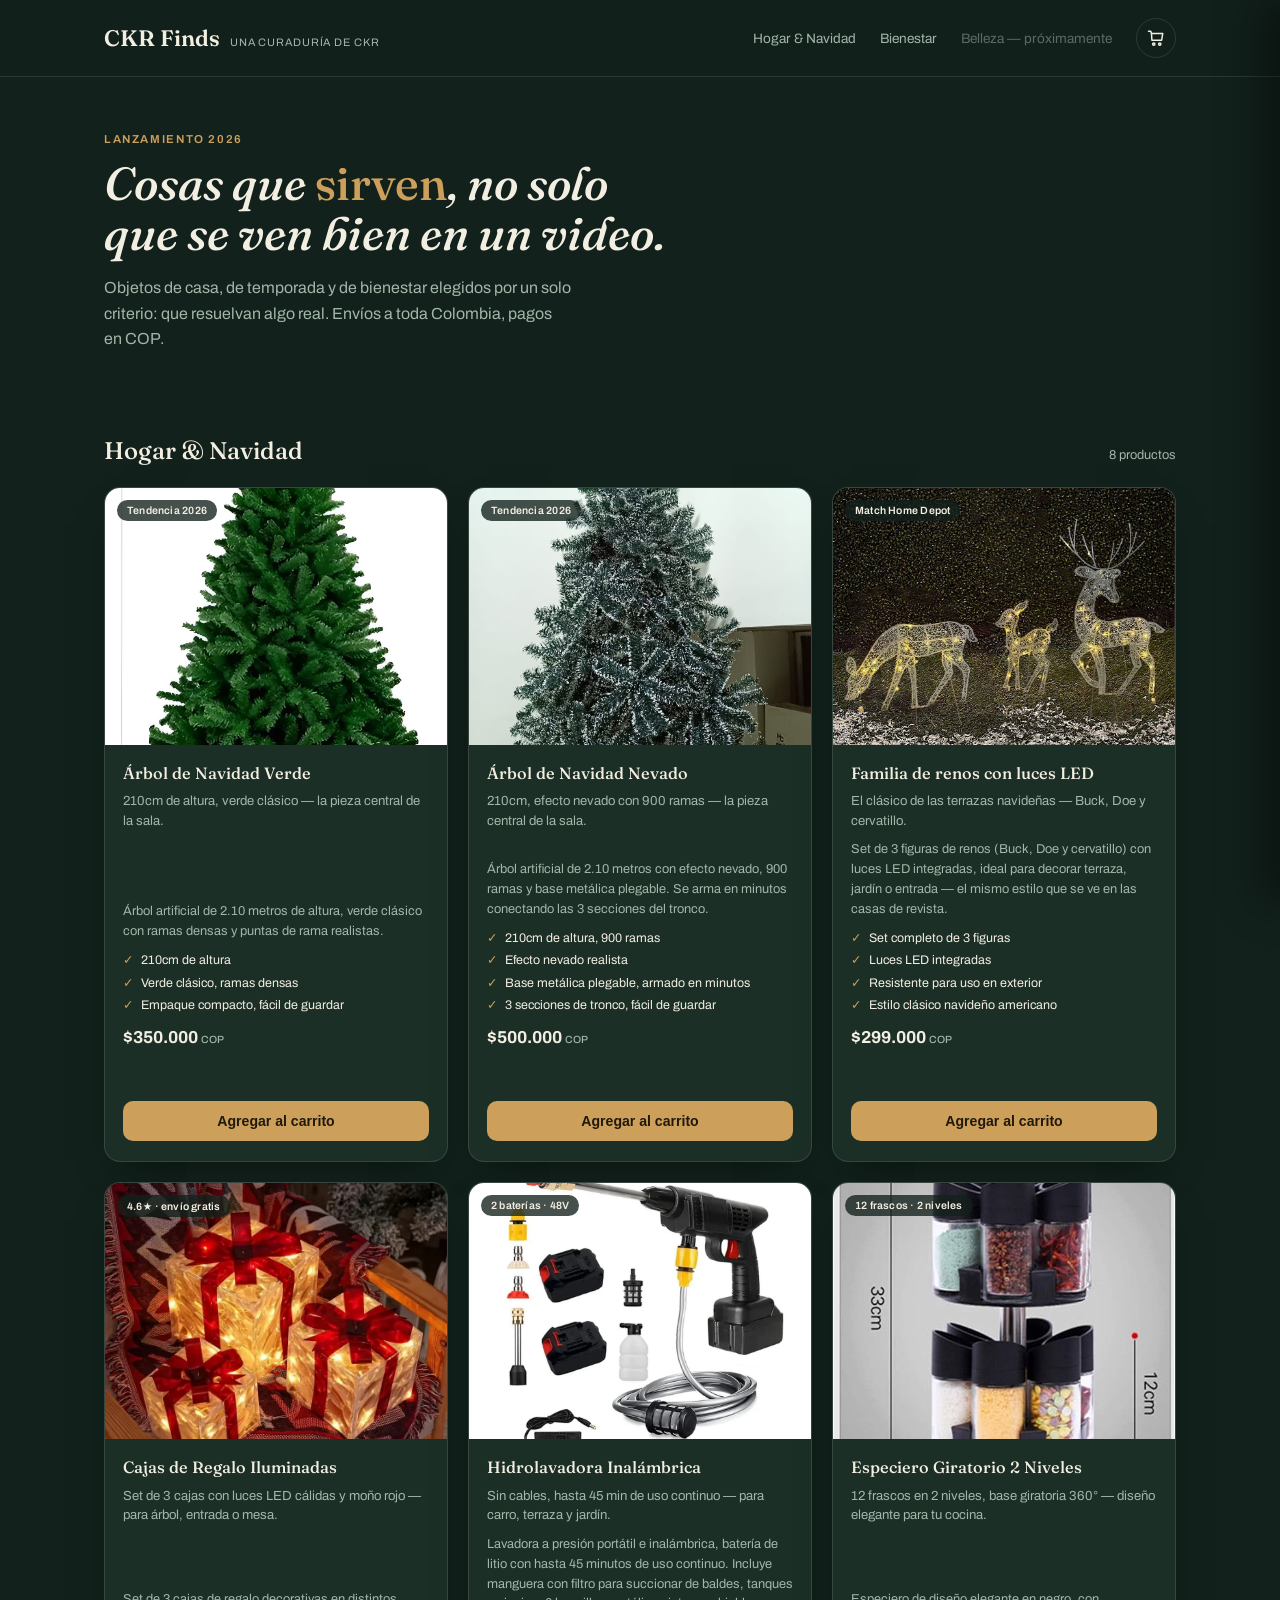
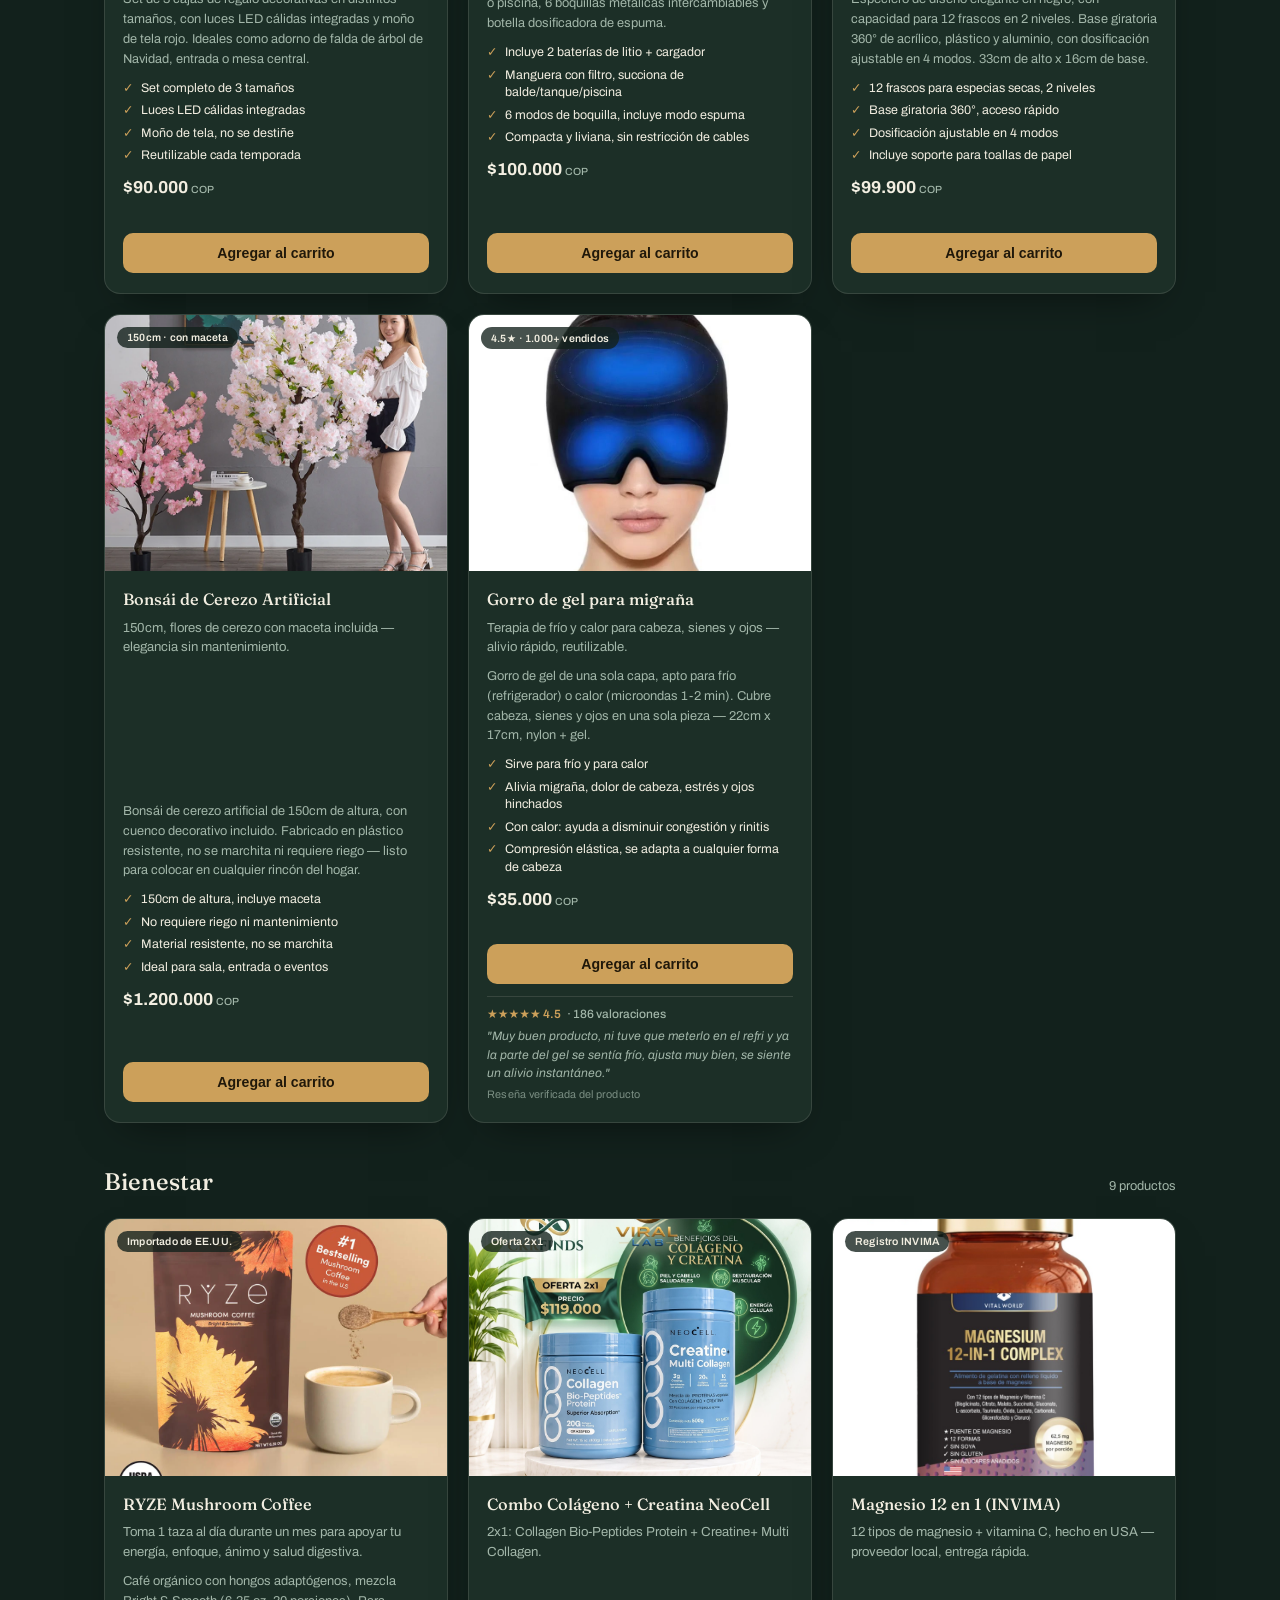
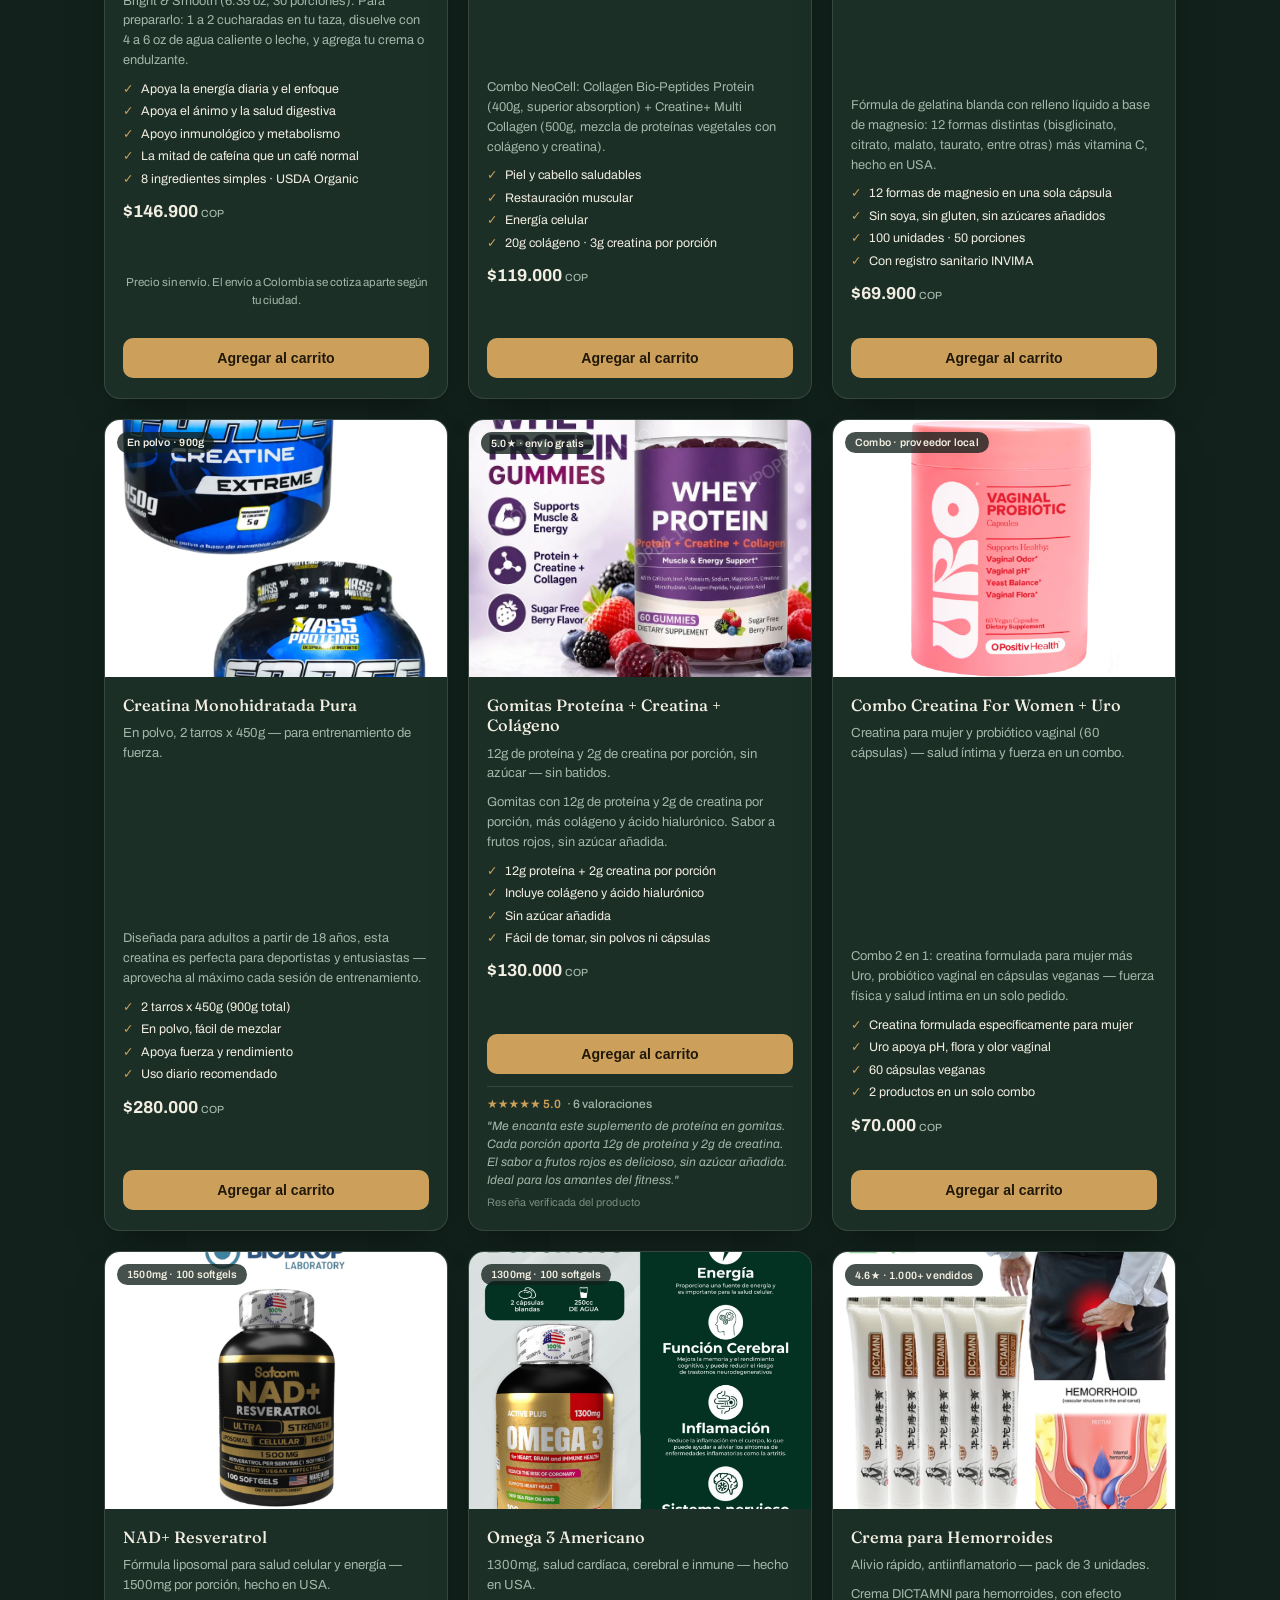
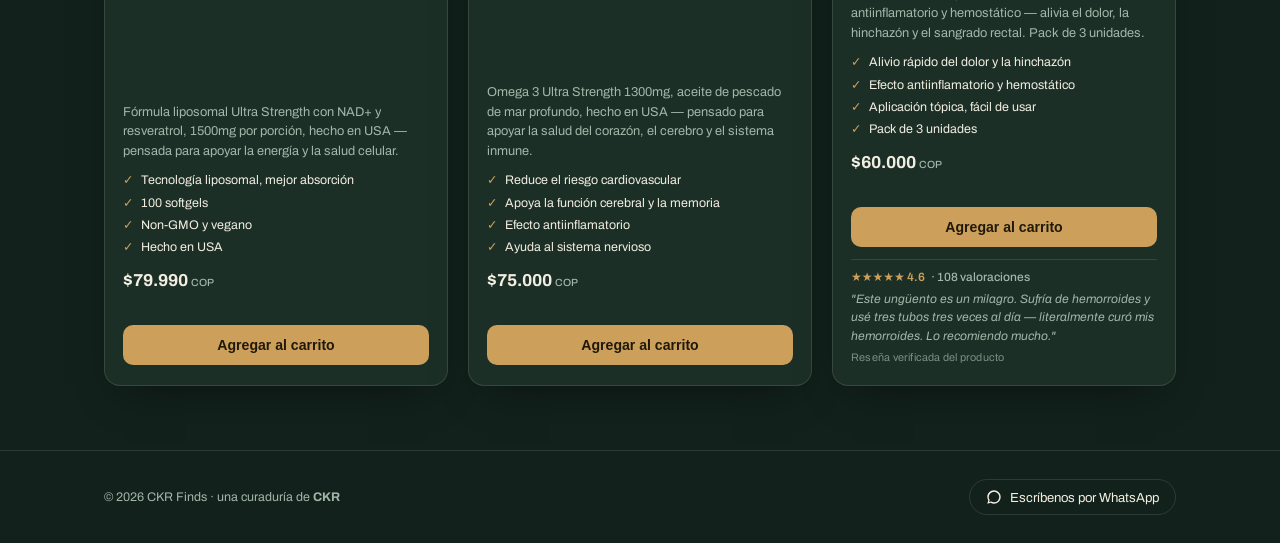
==== index.html @ 55858812 "RYZE: usar imagen y descripcion oficiales Co-Authored-By: Claude Sonnet 5 <noreply@anthropic.com>" ====
<!DOCTYPE html>
<html lang="es">
<head>
<meta charset="UTF-8"/>
<meta name="viewport" content="width=device-width, initial-scale=1.0"/>
<title>CKR Finds — Cosas que sí sirven</title>
<meta name="description" content="Objetos de casa, de temporada y de bienestar elegidos por un solo criterio: que resuelvan algo real. Envíos a toda Colombia."/>
<link rel="stylesheet" href="css/style.css"/>
<!-- Addi Widget — muestra cuotas en cada producto -->
<script src="https://s3.amazonaws.com/widgets.addi.com/bundle.min.js" defer></script>
</head>
<body>

<nav class="navbar">
  <div class="wrap">
    <a href="/" class="brand">
      <span class="mark">CKR Finds</span>
      <span class="of">una curaduría de CKR</span>
    </a>
    <div class="nav-links">
      <a href="#catalogo">Hogar &amp; Navidad</a>
      <a href="#bienestar">Bienestar</a>
      <a href="#" class="soon">Belleza — próximamente</a>
      <button class="cart-icon-btn" onclick="openCart()" aria-label="Ver carrito">
        <svg viewBox="0 0 24 24" fill="none" stroke-linecap="round" stroke-linejoin="round"><path d="M6 6h15l-1.5 9h-13z"/><path d="M6 6 5 3H2"/><circle cx="9" cy="20" r="1.5"/><circle cx="17" cy="20" r="1.5"/></svg>
        <span class="cart-badge" id="cartBadge"></span>
      </button>
    </div>
  </div>
</nav>

<div class="wrap">

  <section class="hero">
    <div class="eyebrow">Lanzamiento 2026</div>
    <h1>Cosas que <em>sirven</em>, no solo que se ven bien en un video.</h1>
    <p>Objetos de casa, de temporada y de bienestar elegidos por un solo criterio: que resuelvan algo real. Envíos a toda Colombia, pagos en COP.</p>
  </section>

  <div class="section-head" id="catalogo">
    <h2>Hogar &amp; Navidad</h2>
    <span>8 productos</span>
  </div>

  <div class="grid">

    <div class="product-card">
      <div class="product-img-wrap">
        <span class="badge">Tendencia 2026</span>
        <img src="images/arbol-verde.webp" alt="Árbol de Navidad verde clásico de 210cm"/>
      </div>
      <div class="product-info">
        <p class="product-name">Árbol de Navidad Verde</p>
        <p class="product-hook">210cm de altura, verde clásico — la pieza central de la sala.</p>
        <p class="product-desc">Árbol artificial de 2.10 metros de altura, verde clásico con ramas densas y puntas de rama realistas.</p>
        <ul class="product-benefits">
          <li>210cm de altura</li>
          <li>Verde clásico, ramas densas</li>
          <li>Empaque compacto, fácil de guardar</li>
        </ul>
        <p class="product-price">$350.000<small>COP</small></p>
        <button class="btn-agregar" onclick="addToCart('Árbol de Navidad Verde', 350000)">Agregar al carrito</button>
      </div>
    </div>

    <div class="product-card">
      <div class="product-img-wrap">
        <span class="badge">Tendencia 2026</span>
        <img src="images/arbol-nevado.jpg" alt="Árbol de Navidad nevado de 210cm con base metálica"/>
      </div>
      <div class="product-info">
        <p class="product-name">Árbol de Navidad Nevado</p>
        <p class="product-hook">210cm, efecto nevado con 900 ramas — la pieza central de la sala.</p>
        <p class="product-desc">Árbol artificial de 2.10 metros con efecto nevado, 900 ramas y base metálica plegable. Se arma en minutos conectando las 3 secciones del tronco.</p>
        <ul class="product-benefits">
          <li>210cm de altura, 900 ramas</li>
          <li>Efecto nevado realista</li>
          <li>Base metálica plegable, armado en minutos</li>
          <li>3 secciones de tronco, fácil de guardar</li>
        </ul>
        <p class="product-price">$500.000<small>COP</small></p>
        <button class="btn-agregar" onclick="addToCart('Árbol de Navidad Nevado', 500000)">Agregar al carrito</button>
      </div>
    </div>

    <div class="product-card">
      <div class="product-img-wrap">
        <span class="badge">Match Home Depot</span>
        <img src="images/reno.webp" alt="Familia de renos con luces LED"/>
      </div>
      <div class="product-info">
        <p class="product-name">Familia de renos con luces LED</p>
        <p class="product-hook">El clásico de las terrazas navideñas — Buck, Doe y cervatillo.</p>
        <p class="product-desc">Set de 3 figuras de renos (Buck, Doe y cervatillo) con luces LED integradas, ideal para decorar terraza, jardín o entrada — el mismo estilo que se ve en las casas de revista.</p>
        <ul class="product-benefits">
          <li>Set completo de 3 figuras</li>
          <li>Luces LED integradas</li>
          <li>Resistente para uso en exterior</li>
          <li>Estilo clásico navideño americano</li>
        </ul>
        <p class="product-price">$299.000<small>COP</small></p>
        <button class="btn-agregar" onclick="addToCart('Familia de renos con luces LED', 299000)">Agregar al carrito</button>
      </div>
    </div>

    <div class="product-card">
      <div class="product-img-wrap">
        <span class="badge">4.6★ · envío gratis</span>
        <img src="images/cajas-regalo-navidad.jpg" alt="Set de 3 cajas de regalo iluminadas con luces LED para decoración navideña"/>
      </div>
      <div class="product-info">
        <p class="product-name">Cajas de Regalo Iluminadas</p>
        <p class="product-hook">Set de 3 cajas con luces LED cálidas y moño rojo — para árbol, entrada o mesa.</p>
        <p class="product-desc">Set de 3 cajas de regalo decorativas en distintos tamaños, con luces LED cálidas integradas y moño de tela rojo. Ideales como adorno de falda de árbol de Navidad, entrada o mesa central.</p>
        <ul class="product-benefits">
          <li>Set completo de 3 tamaños</li>
          <li>Luces LED cálidas integradas</li>
          <li>Moño de tela, no se destiñe</li>
          <li>Reutilizable cada temporada</li>
        </ul>
        <p class="product-price">$90.000<small>COP</small></p>
        <button class="btn-agregar" onclick="addToCart('Cajas de Regalo Iluminadas', 90000)">Agregar al carrito</button>
      </div>
    </div>

    <div class="product-card">
      <div class="product-img-wrap">
        <span class="badge">2 baterías · 48V</span>
        <img src="images/hidrolavadora.webp" alt="Hidrolavadora inalámbrica a batería con manguera, boquillas metálicas y botella de espuma"/>
      </div>
      <div class="product-info">
        <p class="product-name">Hidrolavadora Inalámbrica</p>
        <p class="product-hook">Sin cables, hasta 45 min de uso continuo — para carro, terraza y jardín.</p>
        <p class="product-desc">Lavadora a presión portátil e inalámbrica, batería de litio con hasta 45 minutos de uso continuo. Incluye manguera con filtro para succionar de baldes, tanques o piscina, 6 boquillas metálicas intercambiables y botella dosificadora de espuma.</p>
        <ul class="product-benefits">
          <li>Incluye 2 baterías de litio + cargador</li>
          <li>Manguera con filtro, succiona de balde/tanque/piscina</li>
          <li>6 modos de boquilla, incluye modo espuma</li>
          <li>Compacta y liviana, sin restricción de cables</li>
        </ul>
        <p class="product-price">$100.000<small>COP</small></p>
        <button class="btn-agregar" onclick="addToCart('Hidrolavadora Inalámbrica', 100000)">Agregar al carrito</button>
      </div>
    </div>

    <div class="product-card">
      <div class="product-img-wrap">
        <span class="badge">12 frascos · 2 niveles</span>
        <img src="images/especiero-2niveles.jpg" alt="Especiero giratorio de 2 niveles con 12 frascos, base cromada"/>
      </div>
      <div class="product-info">
        <p class="product-name">Especiero Giratorio 2 Niveles</p>
        <p class="product-hook">12 frascos en 2 niveles, base giratoria 360° — diseño elegante para tu cocina.</p>
        <p class="product-desc">Especiero de diseño elegante en negro, con capacidad para 12 frascos en 2 niveles. Base giratoria 360° de acrílico, plástico y aluminio, con dosificación ajustable en 4 modos. 33cm de alto x 16cm de base.</p>
        <ul class="product-benefits">
          <li>12 frascos para especias secas, 2 niveles</li>
          <li>Base giratoria 360°, acceso rápido</li>
          <li>Dosificación ajustable en 4 modos</li>
          <li>Incluye soporte para toallas de papel</li>
        </ul>
        <p class="product-price">$99.900<small>COP</small></p>
        <button class="btn-agregar" onclick="addToCart('Especiero Giratorio 2 Niveles', 99900)">Agregar al carrito</button>
      </div>
    </div>

    <div class="product-card">
      <div class="product-img-wrap">
        <span class="badge">150cm · con maceta</span>
        <img src="images/bonsai-cerezo.jpg" alt="Bonsái de cerezo artificial de 150cm con maceta"/>
      </div>
      <div class="product-info">
        <p class="product-name">Bonsái de Cerezo Artificial</p>
        <p class="product-hook">150cm, flores de cerezo con maceta incluida — elegancia sin mantenimiento.</p>
        <p class="product-desc">Bonsái de cerezo artificial de 150cm de altura, con cuenco decorativo incluido. Fabricado en plástico resistente, no se marchita ni requiere riego — listo para colocar en cualquier rincón del hogar.</p>
        <ul class="product-benefits">
          <li>150cm de altura, incluye maceta</li>
          <li>No requiere riego ni mantenimiento</li>
          <li>Material resistente, no se marchita</li>
          <li>Ideal para sala, entrada o eventos</li>
        </ul>
        <p class="product-price">$1.200.000<small>COP</small></p>
        <button class="btn-agregar" onclick="addToCart('Bonsái de Cerezo Artificial', 1200000)">Agregar al carrito</button>
      </div>
    </div>

    <div class="product-card">
      <div class="product-img-wrap">
        <span class="badge">4.5★ · 1.000+ vendidos</span>
        <img src="images/gorro-migrana.jpg" alt="Gorro de gel para frío o calor, alivio de migrañas y dolores de cabeza"/>
      </div>
      <div class="product-info">
        <p class="product-name">Gorro de gel para migraña</p>
        <p class="product-hook">Terapia de frío y calor para cabeza, sienes y ojos — alivio rápido, reutilizable.</p>
        <p class="product-desc">Gorro de gel de una sola capa, apto para frío (refrigerador) o calor (microondas 1-2 min). Cubre cabeza, sienes y ojos en una sola pieza — 22cm x 17cm, nylon + gel.</p>
        <ul class="product-benefits">
          <li>Sirve para frío y para calor</li>
          <li>Alivia migraña, dolor de cabeza, estrés y ojos hinchados</li>
          <li>Con calor: ayuda a disminuir congestión y rinitis</li>
          <li>Compresión elástica, se adapta a cualquier forma de cabeza</li>
        </ul>
        <p class="product-price">$35.000<small>COP</small></p>
        <button class="btn-agregar" onclick="addToCart('Gorro de gel para migraña', 35000)">Agregar al carrito</button>
        <div class="product-reviews">
          <p class="stars-row">★★★★★ 4.5 <span>· 186 valoraciones</span></p>
          <p class="review-quote">"Muy buen producto, ni tuve que meterlo en el refri y ya la parte del gel se sentía frío, ajusta muy bien, se siente un alivio instantáneo."<cite>Reseña verificada del producto</cite></p>
        </div>
      </div>
    </div>

  </div>

  <div class="section-head" id="bienestar">
    <h2>Bienestar</h2>
    <span>9 productos</span>
  </div>

  <div class="grid">

    <div class="product-card">
      <div class="product-img-wrap">
        <span class="badge">Importado de EE.UU.</span>
        <img src="images/ryze-mushroom-coffee.jpg" alt="RYZE Mushroom Coffee Bright &amp; Smooth, bolsa de 30 porciones" loading="lazy"/>
      </div>
      <div class="product-info">
        <p class="product-name">RYZE Mushroom Coffee</p>
        <p class="product-hook">Toma 1 taza al día durante un mes para apoyar tu energía, enfoque, ánimo y salud digestiva.</p>
        <p class="product-desc">Café orgánico con hongos adaptógenos, mezcla Bright &amp; Smooth (6.35 oz, 30 porciones). Para prepararlo: 1 a 2 cucharadas en tu taza, disuelve con 4 a 6 oz de agua caliente o leche, y agrega tu crema o endulzante.</p>
        <ul class="product-benefits">
          <li>Apoya la energía diaria y el enfoque</li>
          <li>Apoya el ánimo y la salud digestiva</li>
          <li>Apoyo inmunológico y metabolismo</li>
          <li>La mitad de cafeína que un café normal</li>
          <li>8 ingredientes simples · USDA Organic</li>
        </ul>
        <p class="product-price">$146.900<small>COP</small></p>
        <p class="checkout-note">Precio sin envío. El envío a Colombia se cotiza aparte según tu ciudad.</p>
        <button class="btn-agregar" onclick="addToCart('RYZE Mushroom Coffee', 146900)">Agregar al carrito</button>
      </div>
    </div>

    <div class="product-card">
      <div class="product-img-wrap">
        <span class="badge">Oferta 2x1</span>
        <img src="images/combo-colageno-creatina.jpg" alt="Combo NeoCell Collagen Bio-Peptides + Creatine Multi Collagen, oferta 2x1"/>
      </div>
      <div class="product-info">
        <p class="product-name">Combo Colágeno + Creatina NeoCell</p>
        <p class="product-hook">2x1: Collagen Bio-Peptides Protein + Creatine+ Multi Collagen.</p>
        <p class="product-desc">Combo NeoCell: Collagen Bio-Peptides Protein (400g, superior absorption) + Creatine+ Multi Collagen (500g, mezcla de proteínas vegetales con colágeno y creatina).</p>
        <ul class="product-benefits">
          <li>Piel y cabello saludables</li>
          <li>Restauración muscular</li>
          <li>Energía celular</li>
          <li>20g colágeno · 3g creatina por porción</li>
        </ul>
        <p class="product-price">$119.000<small>COP</small></p>
        <button class="btn-agregar" onclick="addToCart('Combo Colágeno + Creatina NeoCell', 119000)">Agregar al carrito</button>
      </div>
    </div>

    <div class="product-card">
      <div class="product-img-wrap">
        <span class="badge">Registro INVIMA</span>
        <img src="images/magnesio-invima.jpg" alt="Vital World Magnesium 12-in-1 Complex con registro INVIMA, hecho en USA"/>
      </div>
      <div class="product-info">
        <p class="product-name">Magnesio 12 en 1 (INVIMA)</p>
        <p class="product-hook">12 tipos de magnesio + vitamina C, hecho en USA — proveedor local, entrega rápida.</p>
        <p class="product-desc">Fórmula de gelatina blanda con relleno líquido a base de magnesio: 12 formas distintas (bisglicinato, citrato, malato, taurato, entre otras) más vitamina C, hecho en USA.</p>
        <ul class="product-benefits">
          <li>12 formas de magnesio en una sola cápsula</li>
          <li>Sin soya, sin gluten, sin azúcares añadidos</li>
          <li>100 unidades · 50 porciones</li>
          <li>Con registro sanitario INVIMA</li>
        </ul>
        <p class="product-price">$69.900<small>COP</small></p>
        <button class="btn-agregar" onclick="addToCart('Magnesio 12 en 1 (INVIMA)', 69900)">Agregar al carrito</button>
      </div>
    </div>

    <div class="product-card">
      <div class="product-img-wrap">
        <span class="badge">En polvo · 900g</span>
        <img src="images/creatina.jpg" alt="Creatina monohidratada pura en polvo, 2 tarros de 450 gramos"/>
      </div>
      <div class="product-info">
        <p class="product-name">Creatina Monohidratada Pura</p>
        <p class="product-hook">En polvo, 2 tarros x 450g — para entrenamiento de fuerza.</p>
        <p class="product-desc">Diseñada para adultos a partir de 18 años, esta creatina es perfecta para deportistas y entusiastas — aprovecha al máximo cada sesión de entrenamiento.</p>
        <ul class="product-benefits">
          <li>2 tarros x 450g (900g total)</li>
          <li>En polvo, fácil de mezclar</li>
          <li>Apoya fuerza y rendimiento</li>
          <li>Uso diario recomendado</li>
        </ul>
        <p class="product-price">$280.000<small>COP</small></p>
        <button class="btn-agregar" onclick="addToCart('Creatina Monohidratada Pura', 280000)">Agregar al carrito</button>
      </div>
    </div>

    <div class="product-card">
      <div class="product-img-wrap">
        <span class="badge">5.0★ · envío gratis</span>
        <img src="images/gomitas-creatina.webp" alt="Gomitas de proteína con creatina y colágeno, 60 gomitas"/>
      </div>
      <div class="product-info">
        <p class="product-name">Gomitas Proteína + Creatina + Colágeno</p>
        <p class="product-hook">12g de proteína y 2g de creatina por porción, sin azúcar — sin batidos.</p>
        <p class="product-desc">Gomitas con 12g de proteína y 2g de creatina por porción, más colágeno y ácido hialurónico. Sabor a frutos rojos, sin azúcar añadida.</p>
        <ul class="product-benefits">
          <li>12g proteína + 2g creatina por porción</li>
          <li>Incluye colágeno y ácido hialurónico</li>
          <li>Sin azúcar añadida</li>
          <li>Fácil de tomar, sin polvos ni cápsulas</li>
        </ul>
        <p class="product-price">$130.000<small>COP</small></p>
        <button class="btn-agregar" onclick="addToCart('Gomitas Proteína + Creatina + Colágeno', 130000)">Agregar al carrito</button>
        <div class="product-reviews">
          <p class="stars-row">★★★★★ 5.0 <span>· 6 valoraciones</span></p>
          <p class="review-quote">"Me encanta este suplemento de proteína en gomitas. Cada porción aporta 12g de proteína y 2g de creatina. El sabor a frutos rojos es delicioso, sin azúcar añadida. Ideal para los amantes del fitness."<cite>Reseña verificada del producto</cite></p>
        </div>
      </div>
    </div>

    <div class="product-card">
      <div class="product-img-wrap">
        <span class="badge">Combo · proveedor local</span>
        <img src="images/combo-creatina-uro.jpg" alt="Combo Creatina For Women y Uro Vaginal Probiotic, 60 cápsulas"/>
      </div>
      <div class="product-info">
        <p class="product-name">Combo Creatina For Women + Uro</p>
        <p class="product-hook">Creatina para mujer y probiótico vaginal (60 cápsulas) — salud íntima y fuerza en un combo.</p>
        <p class="product-desc">Combo 2 en 1: creatina formulada para mujer más Uro, probiótico vaginal en cápsulas veganas — fuerza física y salud íntima en un solo pedido.</p>
        <ul class="product-benefits">
          <li>Creatina formulada específicamente para mujer</li>
          <li>Uro apoya pH, flora y olor vaginal</li>
          <li>60 cápsulas veganas</li>
          <li>2 productos en un solo combo</li>
        </ul>
        <p class="product-price">$70.000<small>COP</small></p>
        <button class="btn-agregar" onclick="addToCart('Combo Creatina For Women + Uro', 70000)">Agregar al carrito</button>
      </div>
    </div>

    <div class="product-card">
      <div class="product-img-wrap">
        <span class="badge">1500mg · 100 softgels</span>
        <img src="images/nad-resveratrol.jpg" alt="NAD+ Resveratrol Ultra Strength Liposomal, 100 softgels, hecho en USA"/>
      </div>
      <div class="product-info">
        <p class="product-name">NAD+ Resveratrol</p>
        <p class="product-hook">Fórmula liposomal para salud celular y energía — 1500mg por porción, hecho en USA.</p>
        <p class="product-desc">Fórmula liposomal Ultra Strength con NAD+ y resveratrol, 1500mg por porción, hecho en USA — pensada para apoyar la energía y la salud celular.</p>
        <ul class="product-benefits">
          <li>Tecnología liposomal, mejor absorción</li>
          <li>100 softgels</li>
          <li>Non-GMO y vegano</li>
          <li>Hecho en USA</li>
        </ul>
        <p class="product-price">$79.990<small>COP</small></p>
        <button class="btn-agregar" onclick="addToCart('NAD+ Resveratrol', 79990)">Agregar al carrito</button>
      </div>
    </div>

    <div class="product-card">
      <div class="product-img-wrap">
        <span class="badge">1300mg · 100 softgels</span>
        <img src="images/omega3.jpg" alt="Active Plus Omega 3 1300mg, 100 softgels, hecho en USA, salud cardíaca y cerebral"/>
      </div>
      <div class="product-info">
        <p class="product-name">Omega 3 Americano</p>
        <p class="product-hook">1300mg, salud cardíaca, cerebral e inmune — hecho en USA.</p>
        <p class="product-desc">Omega 3 Ultra Strength 1300mg, aceite de pescado de mar profundo, hecho en USA — pensado para apoyar la salud del corazón, el cerebro y el sistema inmune.</p>
        <ul class="product-benefits">
          <li>Reduce el riesgo cardiovascular</li>
          <li>Apoya la función cerebral y la memoria</li>
          <li>Efecto antiinflamatorio</li>
          <li>Ayuda al sistema nervioso</li>
        </ul>
        <p class="product-price">$75.000<small>COP</small></p>
        <button class="btn-agregar" onclick="addToCart('Omega 3 Americano', 75000)">Agregar al carrito</button>
      </div>
    </div>

    <div class="product-card">
      <div class="product-img-wrap">
        <span class="badge">4.6★ · 1.000+ vendidos</span>
        <img src="images/crema-hemorroides.jpg" alt="Crema DICTAMNI para hemorroides, pack de 3 unidades"/>
      </div>
      <div class="product-info">
        <p class="product-name">Crema para Hemorroides</p>
        <p class="product-hook">Alivio rápido, antiinflamatorio — pack de 3 unidades.</p>
        <p class="product-desc">Crema DICTAMNI para hemorroides, con efecto antiinflamatorio y hemostático — alivia el dolor, la hinchazón y el sangrado rectal. Pack de 3 unidades.</p>
        <ul class="product-benefits">
          <li>Alivio rápido del dolor y la hinchazón</li>
          <li>Efecto antiinflamatorio y hemostático</li>
          <li>Aplicación tópica, fácil de usar</li>
          <li>Pack de 3 unidades</li>
        </ul>
        <p class="product-price">$60.000<small>COP</small></p>
        <button class="btn-agregar" onclick="addToCart('Crema para Hemorroides', 60000)">Agregar al carrito</button>
        <div class="product-reviews">
          <p class="stars-row">★★★★★ 4.6 <span>· 108 valoraciones</span></p>
          <p class="review-quote">"Este ungüento es un milagro. Sufría de hemorroides y usé tres tubos tres veces al día — literalmente curó mis hemorroides. Lo recomiendo mucho."<cite>Reseña verificada del producto</cite></p>
        </div>
      </div>
    </div>

  </div>

</div>

<footer>
  <div class="wrap">
    <span class="note">© 2026 CKR Finds · una curaduría de <b>CKR</b></span>
    <a class="wa-link" href="https://wa.me/573017604292" target="_blank" rel="noopener">
      <svg width="16" height="16" viewBox="0 0 24 24" fill="currentColor"><path d="M12 2C6.48 2 2 6.48 2 12c0 1.85.5 3.58 1.36 5.07L2 22l5.06-1.33A9.94 9.94 0 0 0 12 22c5.52 0 10-4.48 10-10S17.52 2 12 2Zm0 18a7.9 7.9 0 0 1-4.03-1.1l-.29-.17-2.99.79.8-2.92-.19-.3A7.93 7.93 0 1 1 12 20Z"/></svg>
      Escríbenos por WhatsApp
    </a>
  </div>
</footer>

<!-- ---- TOAST ---- -->
<div class="toast" id="cartToast">Agregado al carrito</div>

<!-- ---- CART DRAWER ---- -->
<div class="cart-overlay" id="cartOverlay" onclick="closeCart()"></div>
<div class="cart-drawer" id="cartDrawer">
  <div class="cart-header">
    <h3>Tu carrito</h3>
    <button class="cart-close" onclick="closeCart()" aria-label="Cerrar">&times;</button>
  </div>
  <div class="cart-items" id="cartItems"></div>
  <div class="cart-footer">
    <div class="cart-total-row">
      <span>Total</span>
      <span id="cartTotal">$0 COP</span>
    </div>
    <button class="btn-checkout" onclick="checkoutWompi()">Pagar con Wompi</button>
    <button class="btn-checkout-addi" onclick="checkoutAddi()">🟠 Pagar en cuotas con Addi</button>
    <button class="btn-checkout-siste" onclick="checkoutSistecredito()">🟢 Pagar a crédito con Sistecrédito</button>
    <p class="checkout-note">Pago seguro con tarjeta, PSE, Nequi o Addi. Coordinamos el envío por WhatsApp después de tu compra.</p>
  </div>
</div>

<!-- ---- MODAL: DATOS DEL CLIENTE ---- -->
<div class="modal-overlay" id="customerFormModal">
  <div class="modal-box">
    <h2>Datos de envío</h2>
    <p>Los necesitamos para coordinar tu pedido después del pago.</p>
    <div class="form-row">
      <label for="cf-nombre">Nombre completo</label>
      <input type="text" id="cf-nombre" placeholder="Tu nombre"/>
    </div>
    <div class="form-row" id="cf-cedula-field" style="display:none">
      <label for="cf-cedula">Número de cédula (solo para pagar con Addi o Sistecrédito)</label>
      <input type="text" id="cf-cedula" inputmode="numeric" placeholder="Ej: 1234567890"/>
    </div>
    <div class="form-row">
      <label for="cf-email">Correo</label>
      <input type="email" id="cf-email" placeholder="tucorreo@ejemplo.com"/>
    </div>
    <div class="form-row">
      <label for="cf-tel">Teléfono / WhatsApp</label>
      <input type="tel" id="cf-tel" placeholder="300 000 0000"/>
    </div>
    <div class="form-row">
      <label for="cf-dir">Dirección</label>
      <input type="text" id="cf-dir" placeholder="Calle, número, apartamento"/>
    </div>
    <div class="form-grid-2">
      <div class="form-row">
        <label for="cf-ciudad">Ciudad</label>
        <input type="text" id="cf-ciudad" placeholder="Ciudad"/>
      </div>
      <div class="form-row">
        <label for="cf-depto">Departamento</label>
        <input type="text" id="cf-depto" placeholder="Departamento"/>
      </div>
    </div>
    <div class="modal-actions">
      <button class="btn-secondary" onclick="closeCustomerForm()">Cancelar</button>
      <button class="btn-primary" onclick="submitCustomerForm()">Continuar al pago</button>
    </div>
  </div>
</div>

<!-- ---- MODAL: PAGO EXITOSO ---- -->
<div class="modal-overlay" id="wompiSuccessModal">
  <div class="modal-box success">
    <div class="success-icon">✓</div>
    <h2>¡Pago exitoso!</h2>
    <p>Gracias por tu compra. Confírmanos tu pedido por WhatsApp para coordinar el envío.</p>
    <div class="modal-actions">
      <button class="btn-secondary" onclick="closeSuccessModal()">Cerrar</button>
      <a class="btn-primary" id="wompiSuccessWaBtn" href="https://wa.me/573017604292" target="_blank" rel="noopener" style="text-decoration:none;display:flex;align-items:center;justify-content:center;">Confirmar por WhatsApp</a>
    </div>
  </div>
</div>

<script src="js/main.js"></script>
</body>
</html>
---- css/style.css ----
@import url('https://fonts.googleapis.com/css2?family=Fraunces:ital,opsz,wght@0,9..144,400;0,9..144,500;0,9..144,600;1,9..144,500&family=Archivo:wght@400;500;600;700&display=swap');

:root{
  --bg:#12211C;
  --surface:#1C2F27;
  --surface-2:#223A30;
  --ink:#F2EEE1;
  --sub:#A2B6A9;
  --accent:#CCA05A;
  --accent-ink:#20180A;
  --berry:#C06A50;
  --line:rgba(242,238,225,0.12);
  --shadow:0 18px 40px -20px rgba(0,0,0,0.55);
  --radius:16px;
}

*{box-sizing:border-box;}
html{scroll-behavior:smooth;}
body{
  margin:0;
  background:var(--bg);
  color:var(--ink);
  font-family:'Archivo',ui-sans-serif,system-ui,sans-serif;
  -webkit-font-smoothing:antialiased;
}
img{max-width:100%;display:block;}
a{color:inherit;}
.wrap{max-width:1120px;margin:0 auto;padding:0 24px;}

/* ---- NAVBAR ---- */
.navbar{
  position:sticky;top:0;z-index:40;
  background:rgba(18,33,28,0.92);backdrop-filter:blur(8px);
  border-bottom:1px solid var(--line);
}
.navbar .wrap{display:flex;align-items:center;justify-content:space-between;padding:18px 24px;}
.brand{display:flex;align-items:baseline;gap:10px;text-decoration:none;}
.brand .mark{font-family:'Fraunces',serif;font-weight:600;font-size:1.4rem;color:var(--ink);}
.brand .of{font-size:.68rem;color:var(--sub);letter-spacing:.08em;text-transform:uppercase;}
.nav-links{display:flex;align-items:center;gap:24px;}
.nav-links a{font-size:.85rem;color:var(--sub);text-decoration:none;}
.nav-links a.soon{opacity:.5;}
.cart-icon-btn{
  position:relative;background:none;border:1px solid var(--line);border-radius:100px;
  width:40px;height:40px;display:flex;align-items:center;justify-content:center;
  cursor:pointer;color:var(--ink);
}
.cart-icon-btn svg{width:18px;height:18px;stroke:var(--ink);fill:none;stroke-width:2;}
.cart-badge{
  position:absolute;top:-4px;right:-4px;background:var(--berry);color:#fff;
  font-size:.65rem;font-weight:700;min-width:18px;height:18px;border-radius:100px;
  display:none;align-items:center;justify-content:center;padding:0 4px;
}

/* ---- HERO ---- */
.hero{padding:56px 0 40px;}
.eyebrow{font-size:.72rem;letter-spacing:.14em;text-transform:uppercase;color:var(--accent);font-weight:600;margin-bottom:14px;}
.hero h1{
  font-family:'Fraunces',serif;font-weight:500;font-style:italic;
  font-size:clamp(2rem,4.2vw,2.9rem);line-height:1.08;margin:0 0 16px;max-width:20ch;text-wrap:balance;
}
.hero h1 em{font-style:normal;color:var(--accent);}
.hero p{font-size:1rem;line-height:1.6;color:var(--sub);max-width:52ch;margin:0;}

/* ---- PRODUCT GRID ---- */
.section-head{display:flex;align-items:baseline;justify-content:space-between;margin:44px 0 22px;gap:16px;flex-wrap:wrap;}
.section-head h2{font-family:'Fraunces',serif;font-weight:500;font-size:1.5rem;margin:0;}
.section-head span{font-size:.8rem;color:var(--sub);}

.grid{display:grid;grid-template-columns:repeat(3,1fr);gap:20px;}
.product-card{
  background:var(--surface);border:1px solid var(--line);border-radius:var(--radius);
  overflow:hidden;box-shadow:var(--shadow);display:flex;flex-direction:column;
  transition:transform .18s ease;
}
.product-card:hover{transform:translateY(-3px);}
.product-img-wrap{aspect-ratio:4/3;overflow:hidden;background:var(--surface-2);position:relative;}
.product-img-wrap img{width:100%;height:100%;object-fit:cover;transition:transform .3s ease;}
.product-card:hover .product-img-wrap img{transform:scale(1.04);}
.badge{
  position:absolute;top:12px;left:12px;background:rgba(18,33,28,0.78);color:var(--ink);
  font-size:.66rem;padding:5px 10px;border-radius:100px;font-weight:600;letter-spacing:.02em;
}
.product-info{padding:18px 18px 20px;display:flex;flex-direction:column;gap:8px;flex:1;}
.product-name{font-family:'Fraunces',serif;font-size:1.02rem;font-weight:500;margin:0;line-height:1.25;}
.product-hook{font-size:.82rem;color:var(--sub);line-height:1.5;margin:0;flex:1;}
.product-price{font-variant-numeric:tabular-nums;font-weight:700;font-size:1.08rem;margin-top:6px;}
.product-price small{font-weight:500;font-size:.65rem;color:var(--sub);margin-left:3px;}
.btn-agregar{
  margin-top:10px;width:100%;padding:12px;border:none;border-radius:10px;
  background:var(--accent);color:var(--accent-ink);font-weight:700;font-size:.88rem;
  cursor:pointer;transition:opacity .15s ease;
}
.btn-agregar:hover{opacity:.88;}

/* ---- DESCRIPCIÓN, BENEFICIOS Y RESEÑAS ---- */
.product-desc{font-size:.8rem;color:var(--sub);line-height:1.55;margin:2px 0 0;}
.product-benefits{list-style:none;margin:2px 0 0;padding:0;display:flex;flex-direction:column;gap:5px;}
.product-benefits li{font-size:.78rem;color:var(--ink);line-height:1.4;padding-left:18px;position:relative;}
.product-benefits li::before{content:"✓";position:absolute;left:0;color:var(--accent);font-weight:700;}
.product-reviews{margin-top:4px;padding-top:10px;border-top:1px solid var(--line);}
.stars-row{font-size:.75rem;color:var(--accent);margin:0 0 6px;font-weight:600;}
.stars-row span{color:var(--sub);font-weight:500;margin-left:4px;}
.review-quote{font-size:.76rem;color:var(--sub);line-height:1.5;margin:0;font-style:italic;}
.review-quote cite{display:block;font-size:.68rem;color:var(--sub);opacity:.7;font-style:normal;margin-top:4px;letter-spacing:.02em;}
.no-reviews-note{font-size:.72rem;color:var(--sub);opacity:.75;margin:4px 0 0;}

/* ---- BELLEZA PLACEHOLDER ---- */
.belleza-box{
  margin-top:44px;border:1px dashed var(--line);border-radius:var(--radius);
  padding:26px 28px;display:flex;align-items:center;justify-content:space-between;gap:20px;
  background:var(--surface-2);flex-wrap:wrap;
}
.belleza-box h3{font-family:'Fraunces',serif;font-style:italic;font-weight:500;font-size:1.1rem;margin:0 0 6px;}
.belleza-box p{margin:0;color:var(--sub);font-size:.84rem;max-width:52ch;}
.belleza-box .status{
  font-size:.7rem;text-transform:uppercase;letter-spacing:.08em;color:var(--berry);
  border:1px solid var(--berry);border-radius:100px;padding:7px 14px;white-space:nowrap;
}

/* ---- FOOTER ---- */
footer{margin-top:64px;border-top:1px solid var(--line);padding:28px 0;}
footer .wrap{display:flex;justify-content:space-between;align-items:center;gap:16px;flex-wrap:wrap;}
footer .note{font-size:.78rem;color:var(--sub);}
footer .wa-link{
  display:inline-flex;align-items:center;gap:8px;font-size:.82rem;color:var(--ink);
  text-decoration:none;border:1px solid var(--line);border-radius:100px;padding:9px 16px;
}

/* ---- TOAST ---- */
.toast{
  position:fixed;bottom:24px;left:50%;transform:translateX(-50%) translateY(20px);
  background:var(--ink);color:var(--bg);padding:12px 22px;border-radius:100px;
  font-size:.85rem;font-weight:600;opacity:0;pointer-events:none;transition:all .25s ease;z-index:100;
}
.toast.show{opacity:1;transform:translateX(-50%) translateY(0);}

/* ---- CART DRAWER ---- */
.cart-overlay{
  position:fixed;inset:0;background:rgba(0,0,0,0.55);z-index:60;
  opacity:0;pointer-events:none;transition:opacity .25s ease;
}
.cart-overlay.open{opacity:1;pointer-events:all;}
.cart-drawer{
  position:fixed;top:0;right:-420px;width:min(420px,100vw);height:100vh;
  background:var(--surface);z-index:61;transition:right .3s ease;
  display:flex;flex-direction:column;box-shadow:-20px 0 40px rgba(0,0,0,0.4);
}
.cart-drawer.open{right:0;}
.cart-header{display:flex;align-items:center;justify-content:space-between;padding:20px 22px;border-bottom:1px solid var(--line);}
.cart-header h3{font-family:'Fraunces',serif;font-weight:500;margin:0;font-size:1.15rem;}
.cart-close{background:none;border:none;color:var(--sub);font-size:1.4rem;cursor:pointer;line-height:1;}
.cart-items{flex:1;overflow-y:auto;padding:14px 22px;}
.cart-empty{padding:40px 0;text-align:center;color:var(--sub);}
.cart-empty p:first-child{font-size:.95rem;color:var(--ink);}
.cart-empty p:last-child{font-size:.78rem;margin-top:6px;}
.cart-item{display:flex;justify-content:space-between;gap:12px;padding:14px 0;border-bottom:1px solid var(--line);}
.cart-item-info{flex:1;}
.cart-item-name{font-size:.88rem;font-weight:600;margin-bottom:4px;}
.cart-item-price{font-size:.85rem;color:var(--accent);font-variant-numeric:tabular-nums;}
.cart-item-controls{display:flex;align-items:center;gap:8px;}
.cart-item-controls button{
  width:26px;height:26px;border-radius:6px;border:1px solid var(--line);background:none;
  color:var(--ink);cursor:pointer;font-size:.9rem;
}
.cart-item-controls button:hover{background:var(--accent);color:var(--accent-ink);border-color:var(--accent);}
.cart-item-controls .remove-btn{border:none;font-size:.9rem;}
.cart-footer{padding:20px 22px;border-top:1px solid var(--line);}
.cart-total-row{display:flex;justify-content:space-between;font-size:1rem;font-weight:700;margin-bottom:14px;}
.cart-total-row span:last-child{font-variant-numeric:tabular-nums;color:var(--accent);}
.btn-checkout{
  width:100%;padding:14px;border:none;border-radius:10px;background:var(--accent);
  color:var(--accent-ink);font-weight:700;font-size:.92rem;cursor:pointer;margin-bottom:10px;
}
.btn-checkout-addi{
  width:100%;padding:14px;border:none;border-radius:10px;background:#FF5A00;
  color:#fff;font-weight:700;font-size:.92rem;cursor:pointer;
}
.btn-checkout-addi:hover{background:#e04e00;}
.btn-checkout-siste{
  width:100%;padding:14px;border:none;border-radius:10px;background:#2ea043;margin-top:10px;
  color:#fff;font-weight:700;font-size:.92rem;cursor:pointer;
}
.btn-checkout-siste:hover{background:#23863a;}
.checkout-note{font-size:.72rem;color:var(--sub);text-align:center;margin-top:10px;line-height:1.5;}

/* ===== ADDI WIDGET — Cuotas en producto ===== */
addi-widget.addi-cuotas{display:block;margin-bottom:10px;font-size:.78rem;}

/* ---- MODALS (customer form / success) ---- */
.modal-overlay{
  display:none;position:fixed;inset:0;background:rgba(0,0,0,0.6);z-index:80;
  align-items:center;justify-content:center;padding:20px;
}
.modal-box{
  background:var(--surface);border-radius:var(--radius);padding:28px;
  max-width:420px;width:100%;max-height:88vh;overflow-y:auto;box-shadow:var(--shadow);
}
.modal-box h2{font-family:'Fraunces',serif;font-weight:500;font-size:1.3rem;margin:0 0 8px;}
.modal-box p{color:var(--sub);font-size:.86rem;margin:0 0 18px;line-height:1.5;}
.form-row{margin-bottom:12px;}
.form-row label{display:block;font-size:.78rem;color:var(--sub);margin-bottom:5px;}
.form-row input{
  width:100%;padding:11px 12px;border-radius:8px;border:1px solid var(--line);
  background:var(--surface-2);color:var(--ink);font-size:.9rem;font-family:inherit;
}
.form-row input:focus{outline:1px solid var(--accent);}
.form-grid-2{display:grid;grid-template-columns:1fr 1fr;gap:10px;}
.modal-actions{display:flex;gap:10px;margin-top:18px;}
.btn-secondary{
  flex:1;padding:12px;border-radius:10px;border:1px solid var(--line);background:none;
  color:var(--ink);font-weight:600;font-size:.86rem;cursor:pointer;
}
.btn-primary{
  flex:1;padding:12px;border-radius:10px;border:none;background:var(--accent);
  color:var(--accent-ink);font-weight:700;font-size:.86rem;cursor:pointer;
}
.success-icon{
  width:56px;height:56px;border-radius:100px;background:var(--accent);color:var(--accent-ink);
  display:flex;align-items:center;justify-content:center;margin:0 auto 16px;font-size:1.6rem;
}
.modal-box.success{text-align:center;}

@media (max-width:860px){
  .grid{grid-template-columns:repeat(2,1fr);}
  .form-grid-2{grid-template-columns:1fr;}
}
@media (max-width:560px){
  .grid{grid-template-columns:1fr;}
  .nav-links a:not(.cart-icon-btn){display:none;}
  .cart-drawer{width:100vw;right:-100vw;}
}
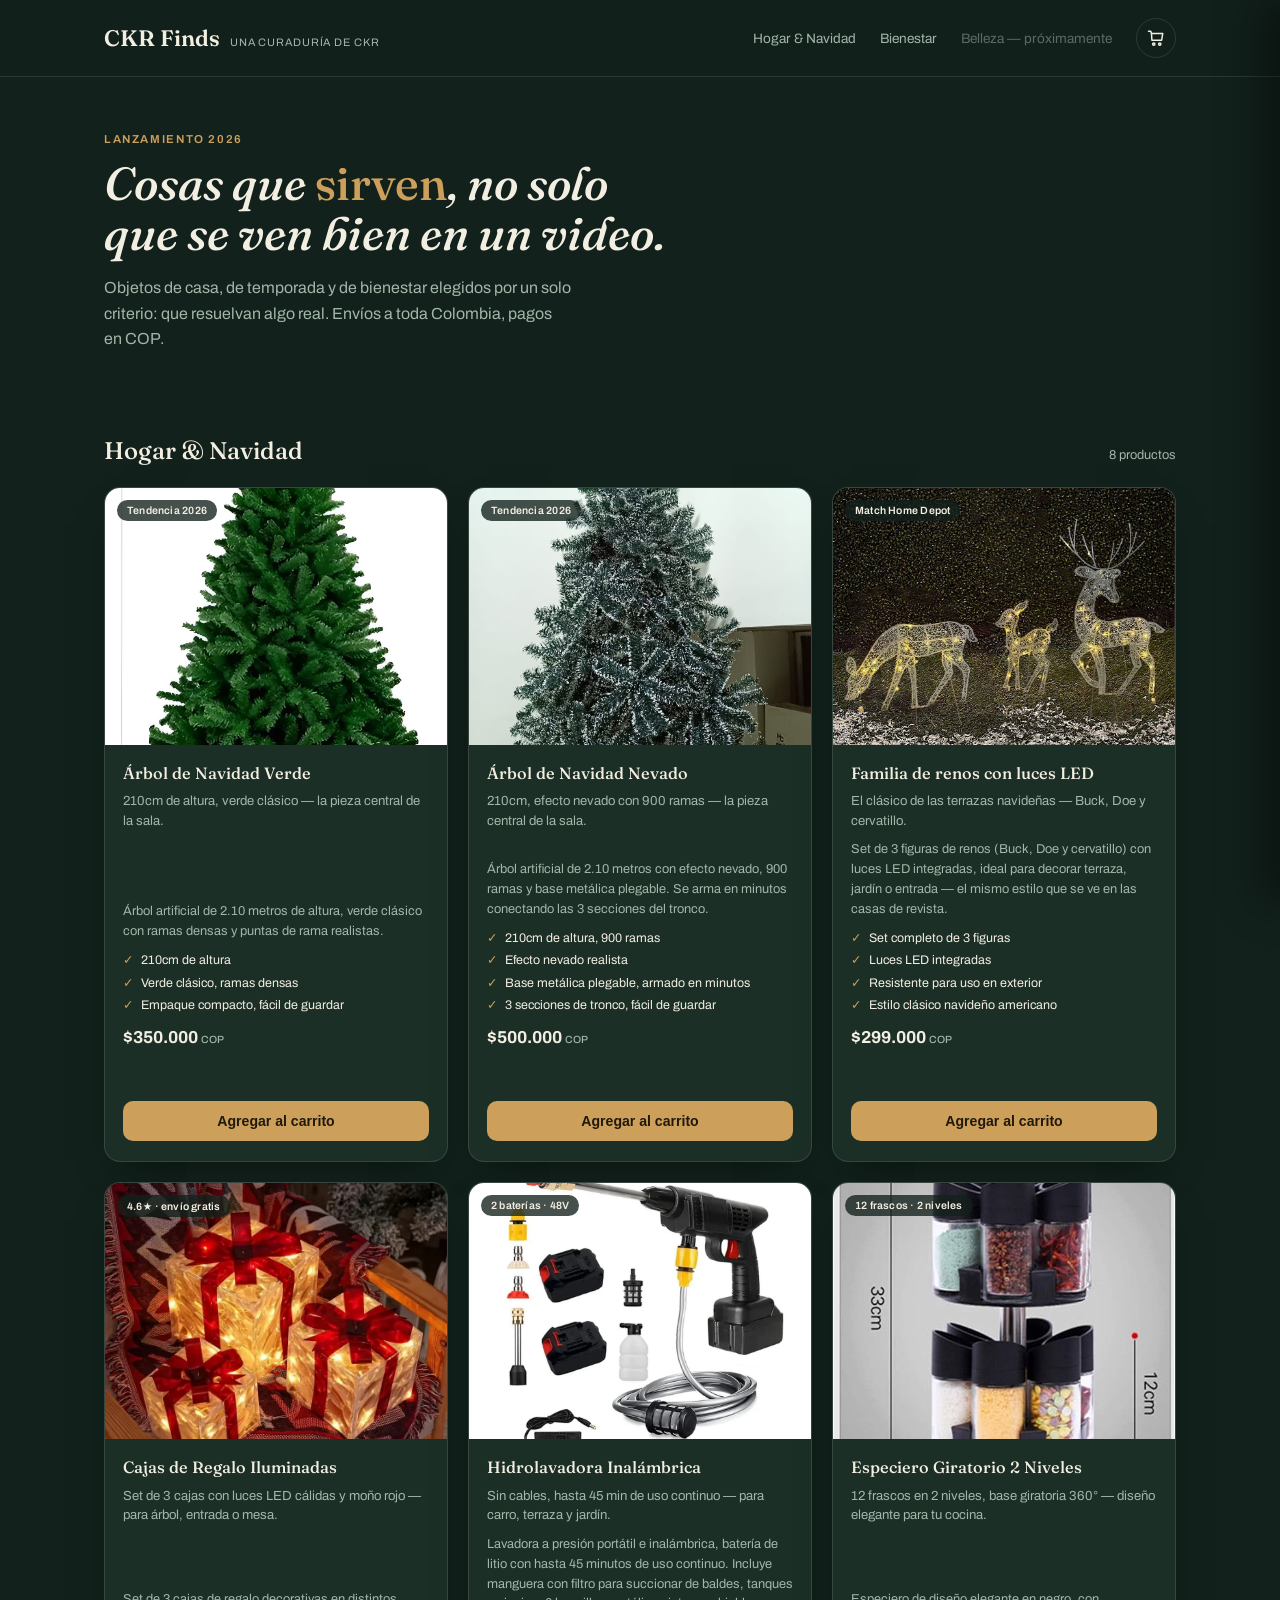
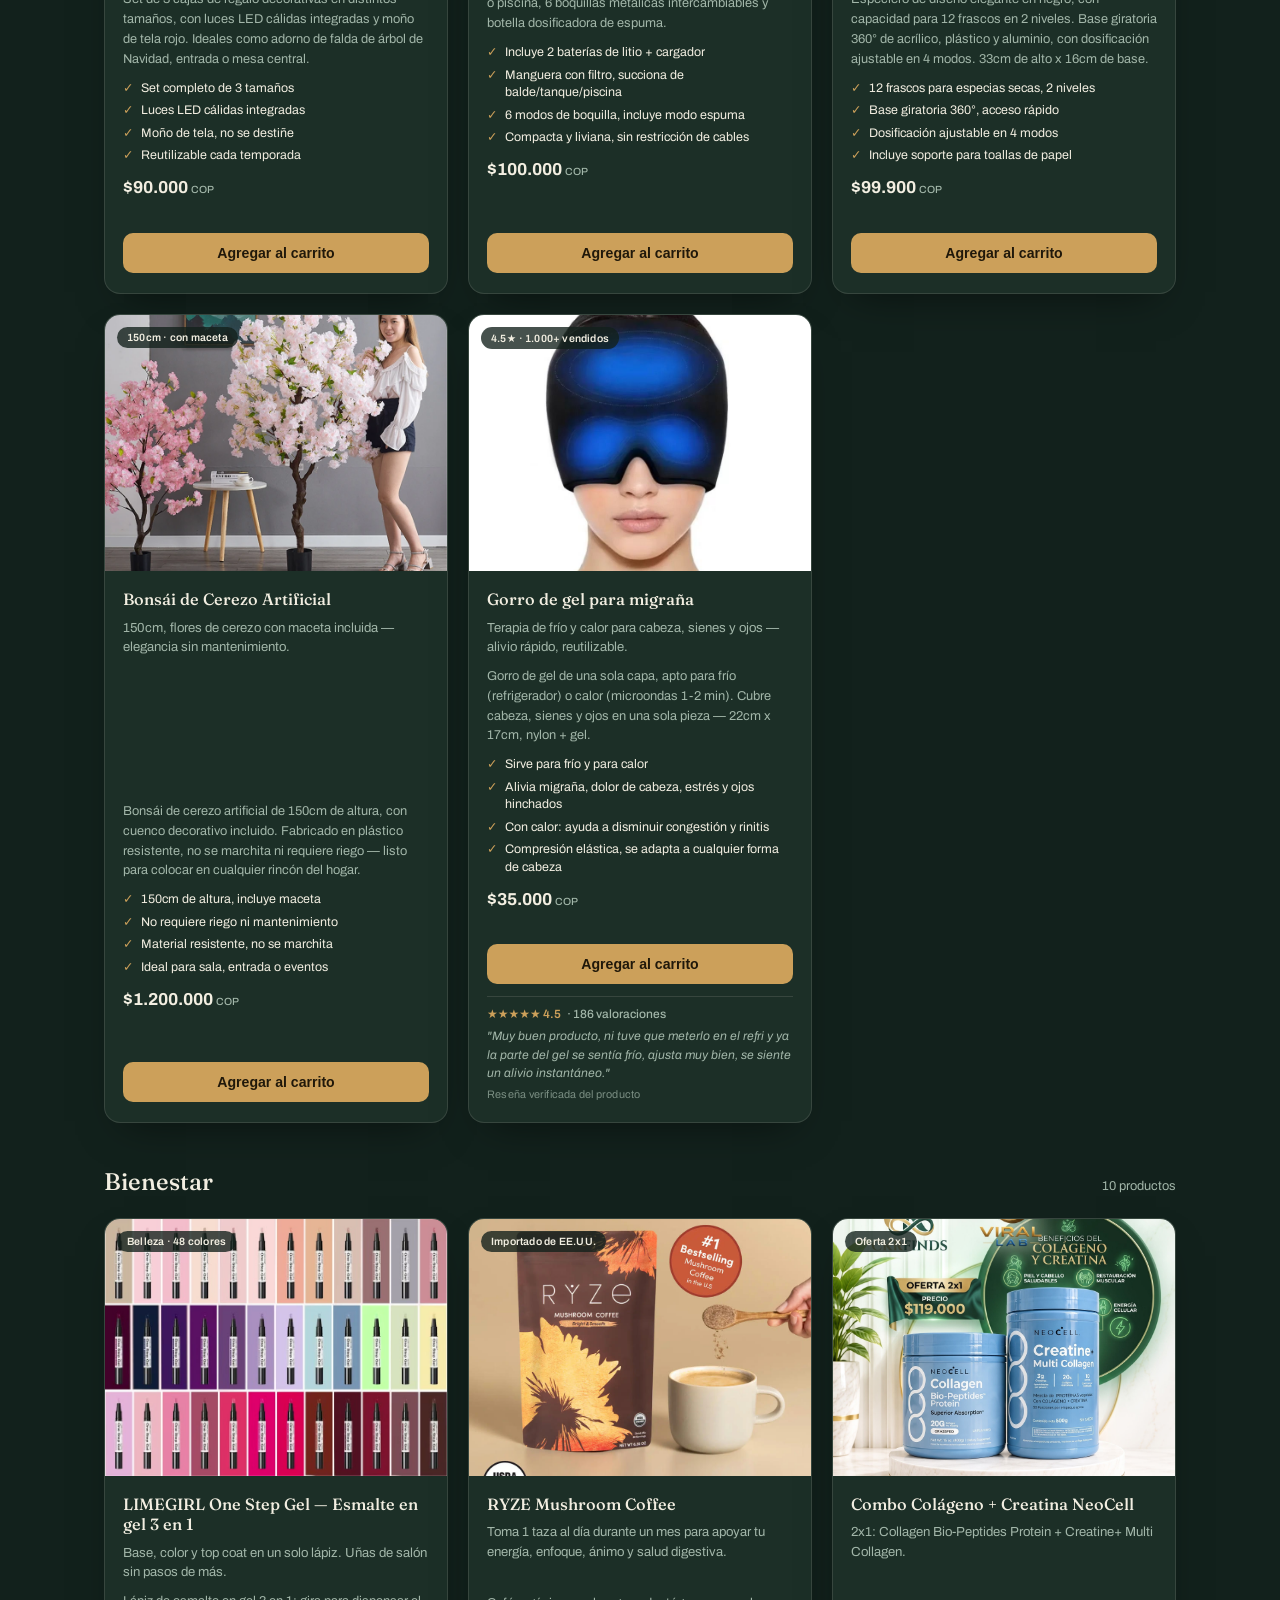
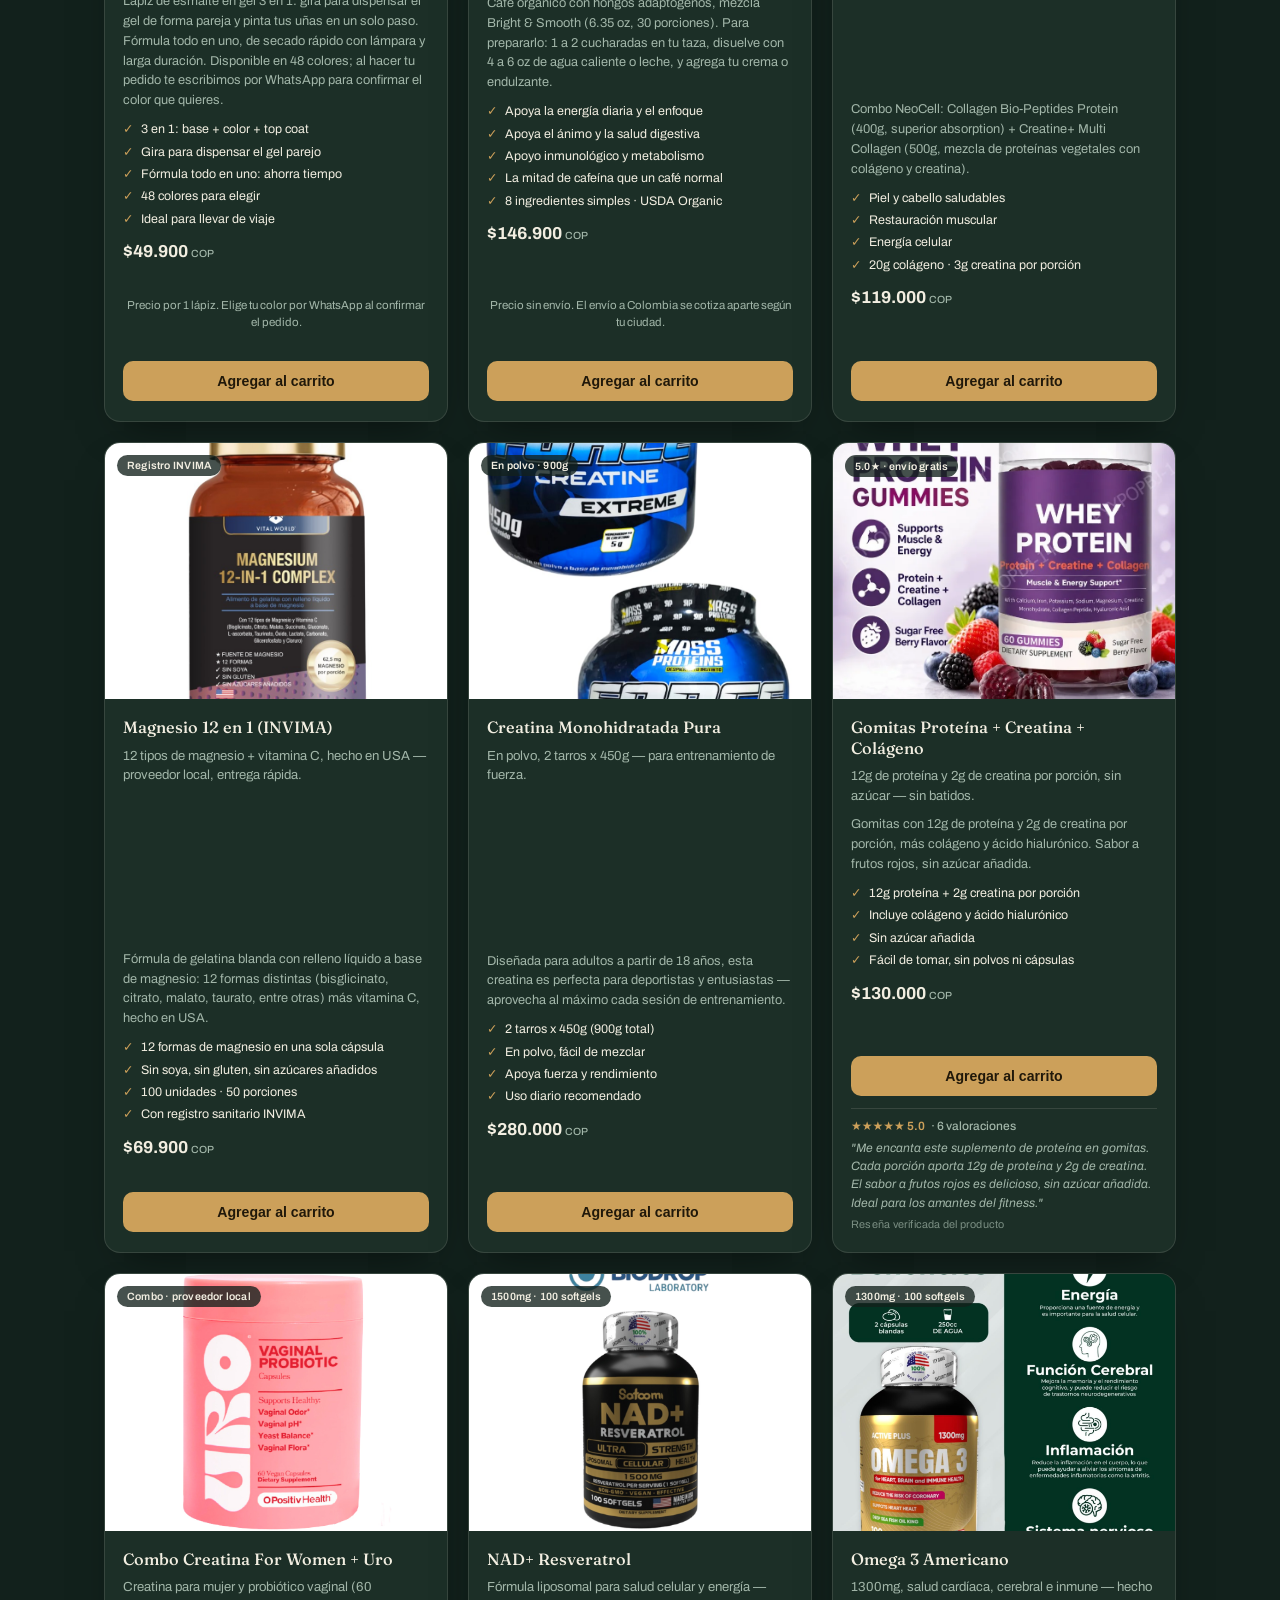
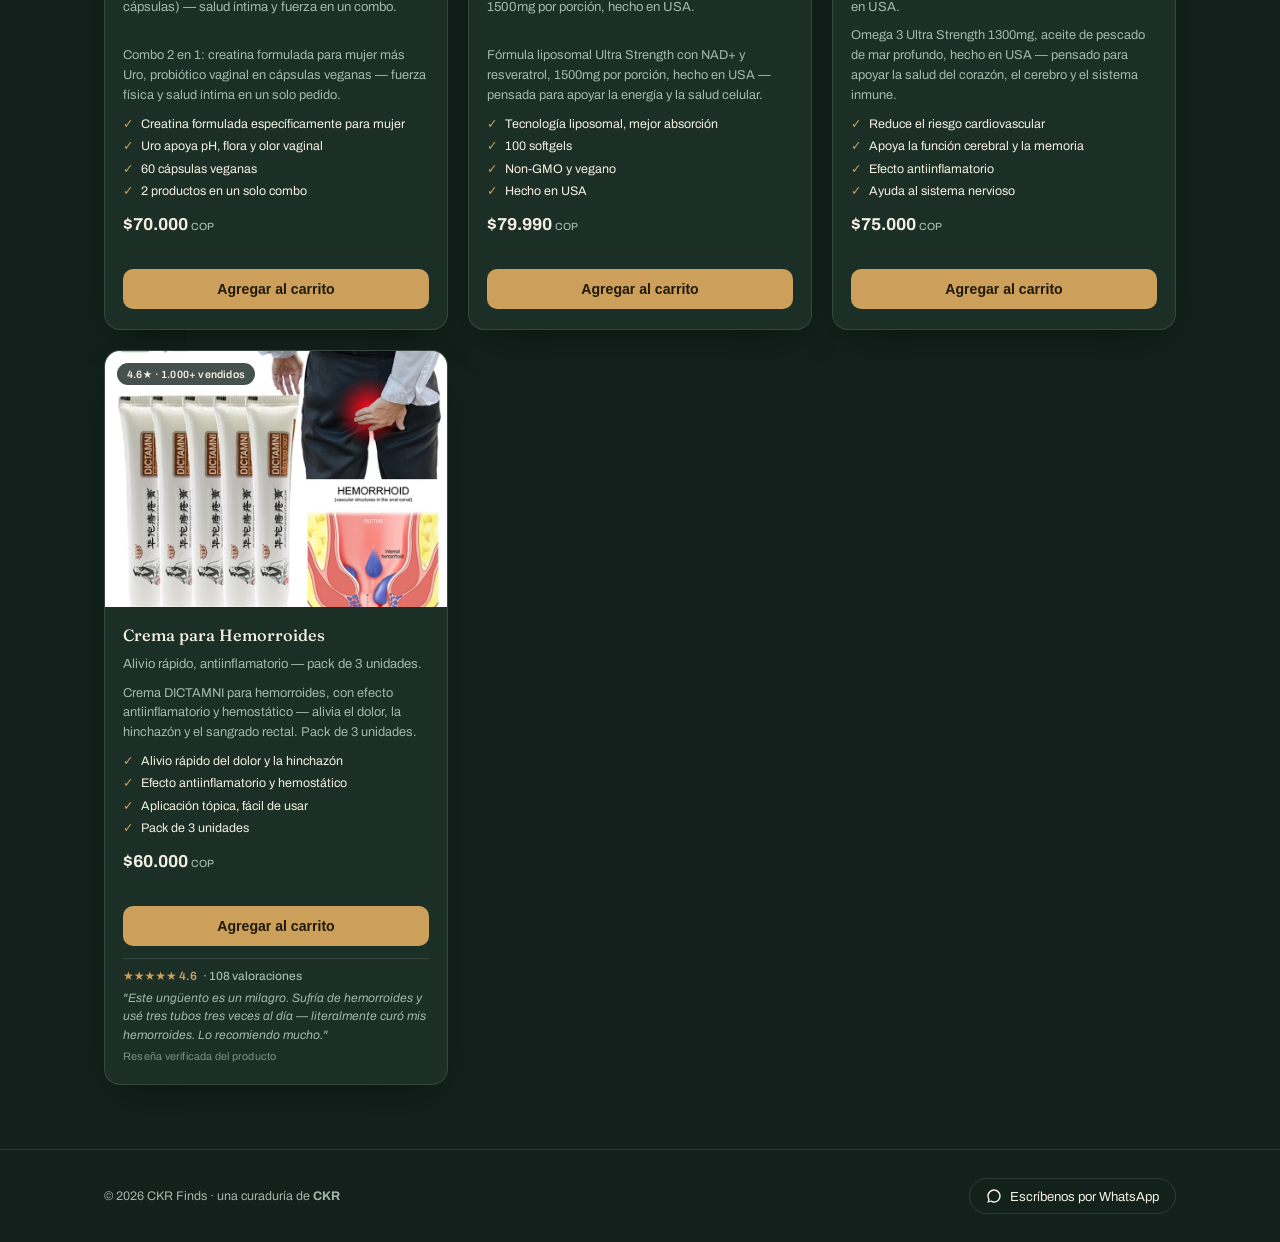
==== commit 322ef06d: "Agregar LIMEGIRL One Step Gel (esmalte en gel 3 en 1) a Bienestar Co-Authored-By: Claude Sonnet 5 <n" ====
--- a/index.html
+++ b/index.html
@@ -211,10 +211,32 @@
 
   <div class="section-head" id="bienestar">
     <h2>Bienestar</h2>
-    <span>9 productos</span>
+    <span>10 productos</span>
   </div>
 
   <div class="grid">
+
+    <div class="product-card">
+      <div class="product-img-wrap">
+        <span class="badge">Belleza · 48 colores</span>
+        <img src="images/limegirl-one-step-gel.jpg" alt="LIMEGIRL One Step Gel, lápiz de esmalte en gel 3 en 1 en 48 colores" loading="lazy"/>
+      </div>
+      <div class="product-info">
+        <p class="product-name">LIMEGIRL One Step Gel — Esmalte en gel 3 en 1</p>
+        <p class="product-hook">Base, color y top coat en un solo lápiz. Uñas de salón sin pasos de más.</p>
+        <p class="product-desc">Lápiz de esmalte en gel 3 en 1: gira para dispensar el gel de forma pareja y pinta tus uñas en un solo paso. Fórmula todo en uno, de secado rápido con lámpara y larga duración. Disponible en 48 colores; al hacer tu pedido te escribimos por WhatsApp para confirmar el color que quieres.</p>
+        <ul class="product-benefits">
+          <li>3 en 1: base + color + top coat</li>
+          <li>Gira para dispensar el gel parejo</li>
+          <li>Fórmula todo en uno: ahorra tiempo</li>
+          <li>48 colores para elegir</li>
+          <li>Ideal para llevar de viaje</li>
+        </ul>
+        <p class="product-price">$49.900<small>COP</small></p>
+        <p class="checkout-note">Precio por 1 lápiz. Elige tu color por WhatsApp al confirmar el pedido.</p>
+        <button class="btn-agregar" onclick="addToCart('LIMEGIRL One Step Gel (color por confirmar)', 49900)">Agregar al carrito</button>
+      </div>
+    </div>
 
     <div class="product-card">
       <div class="product-img-wrap">
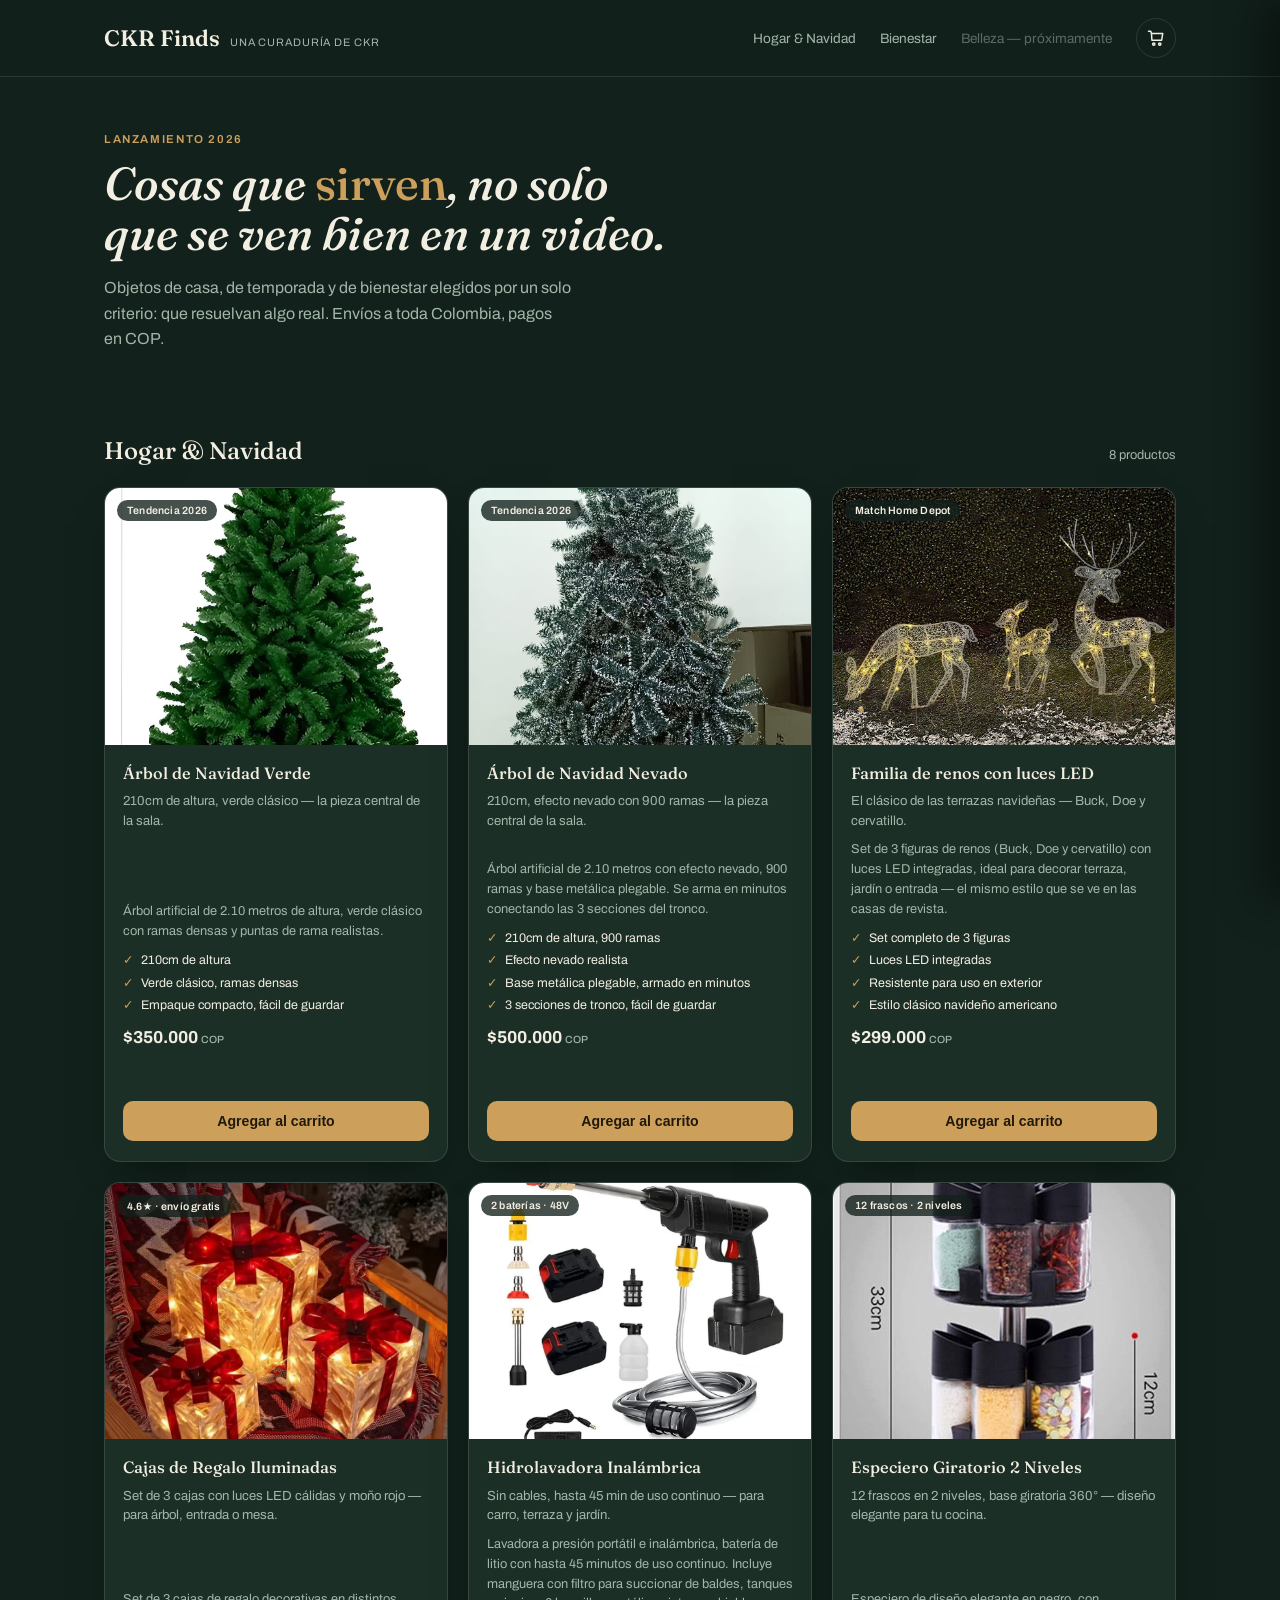
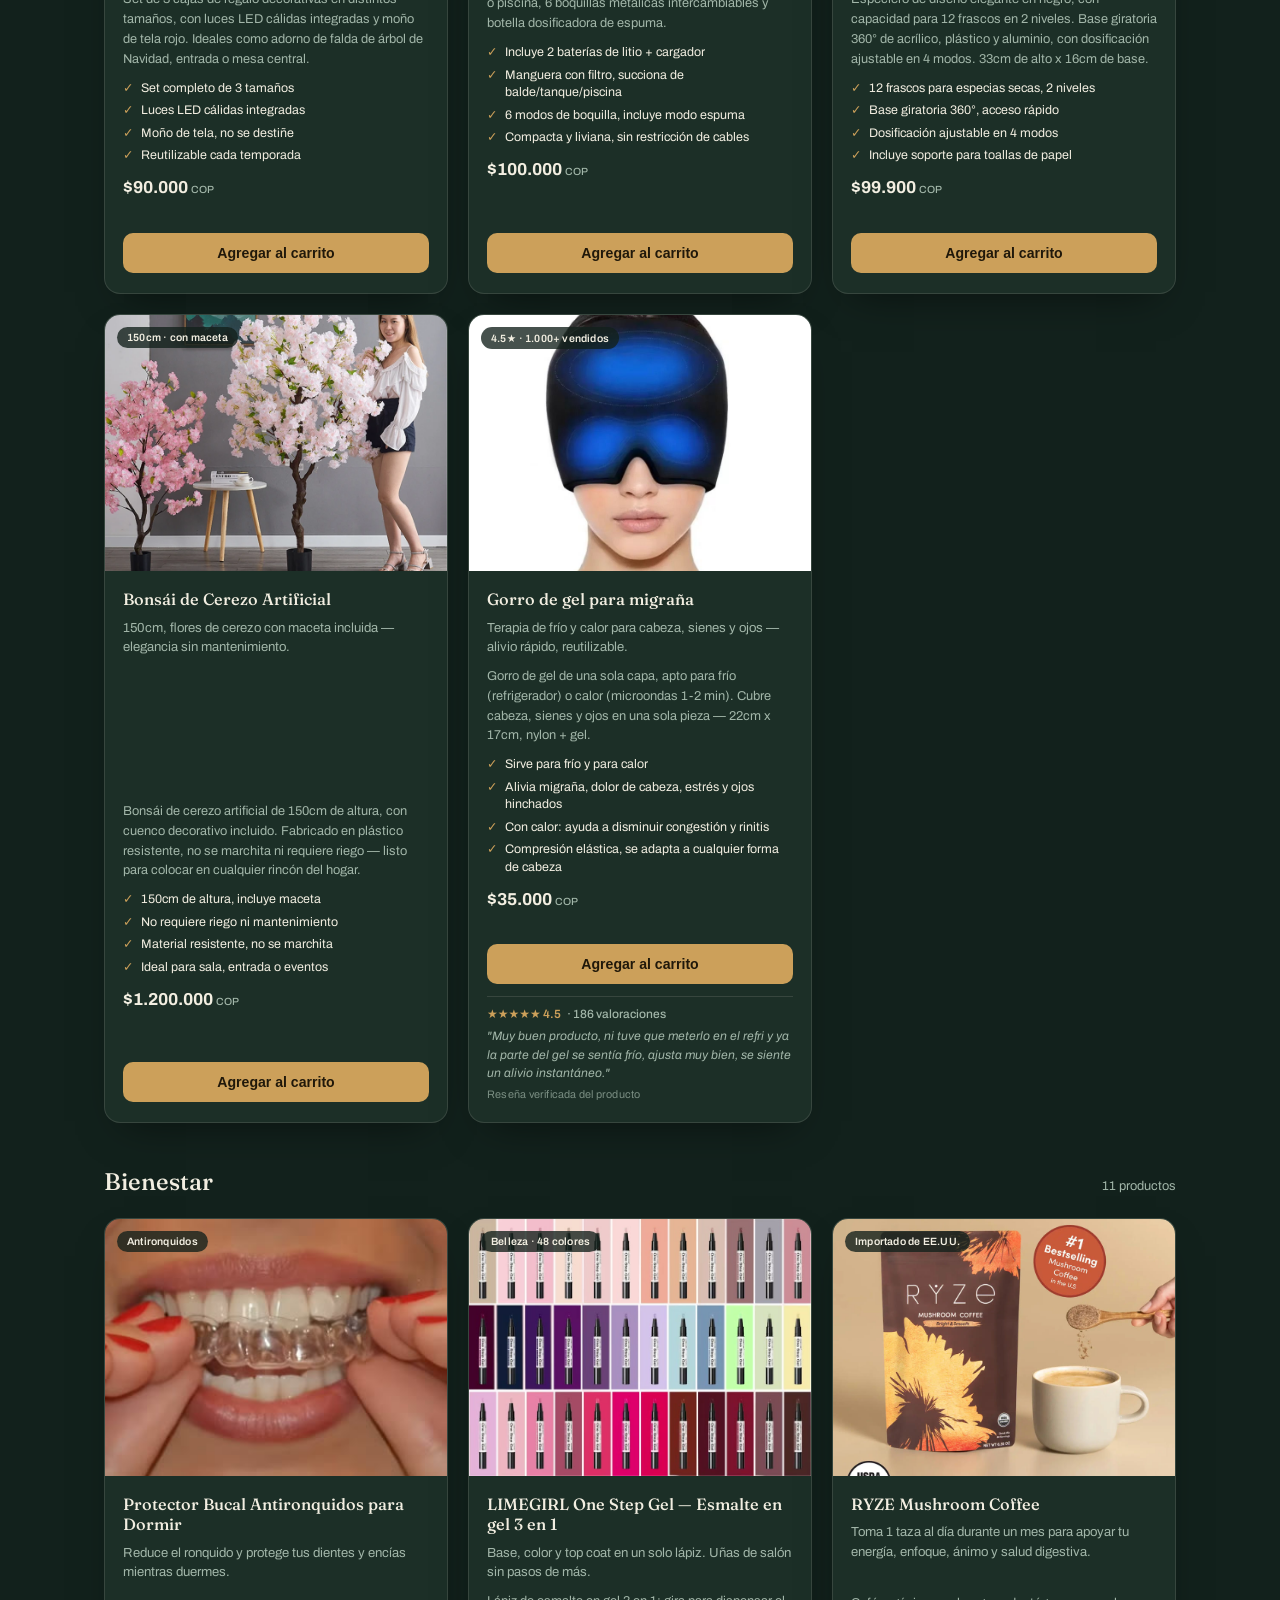
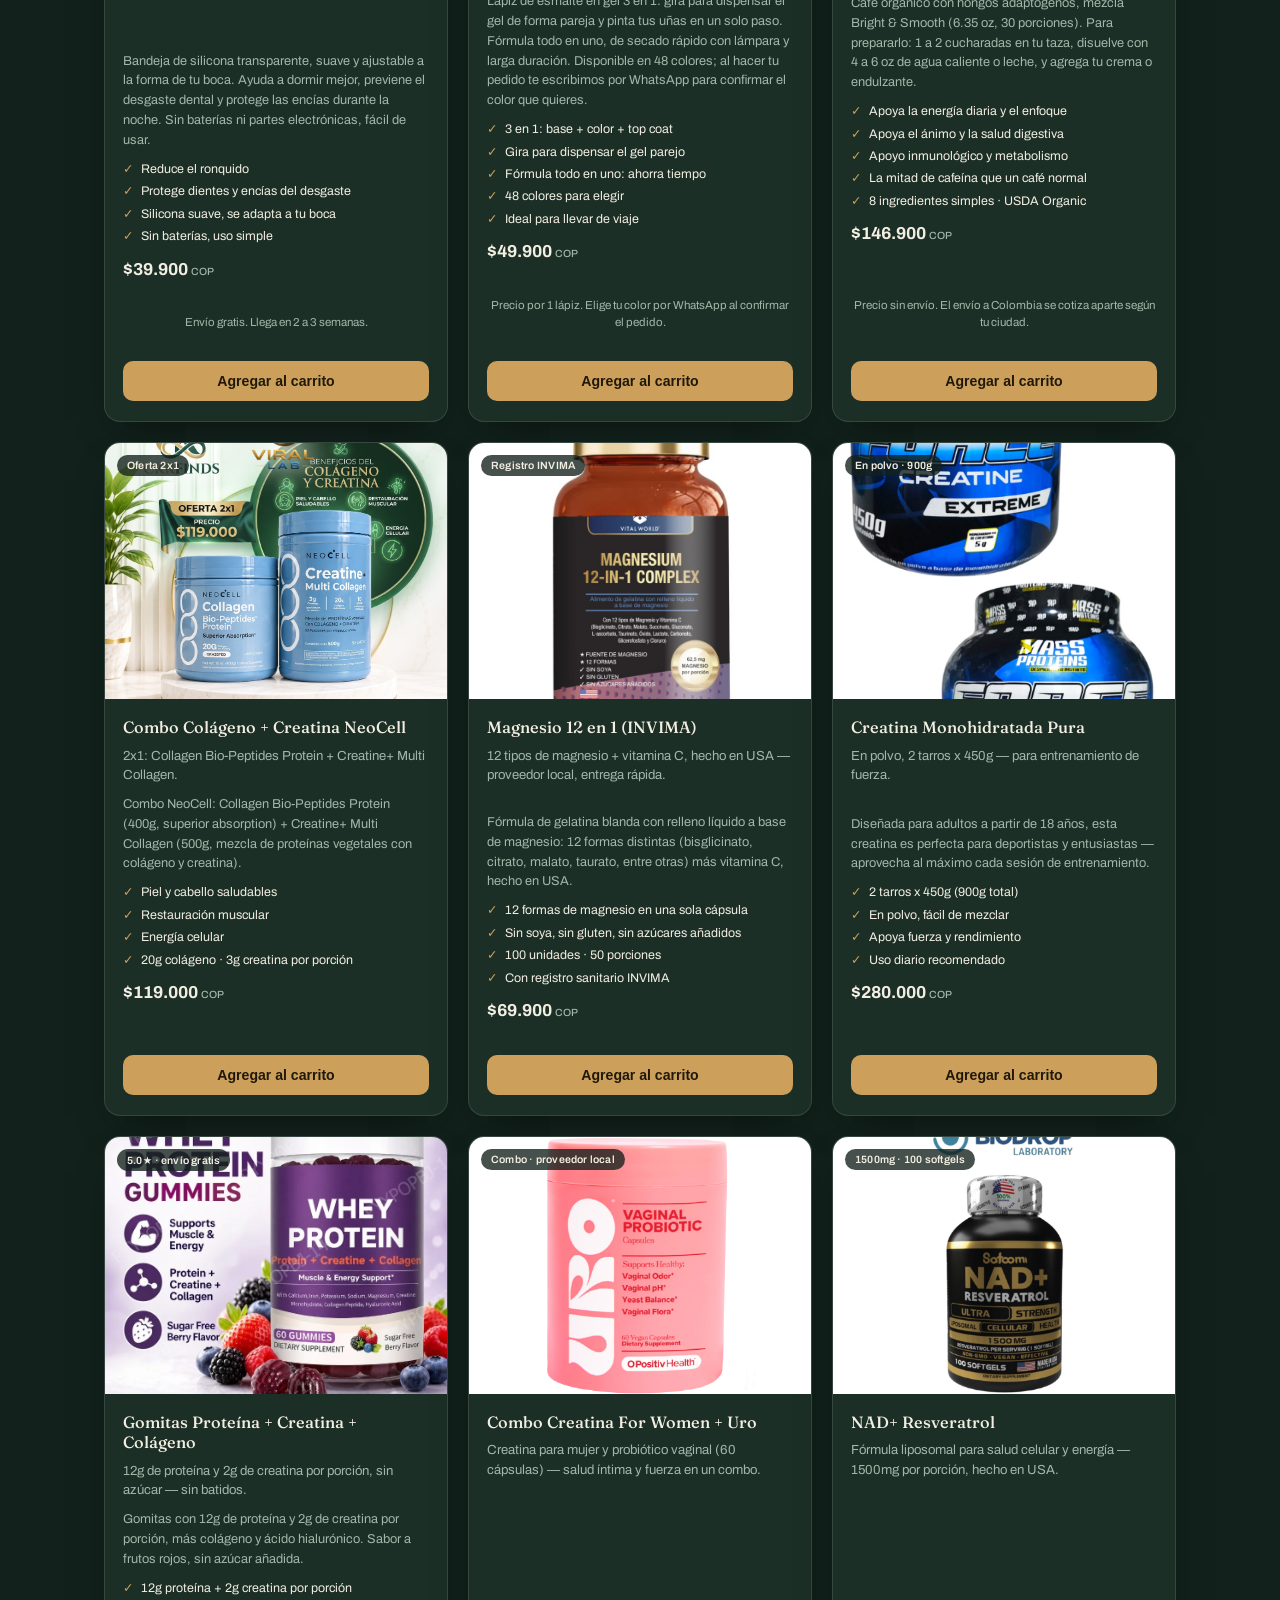
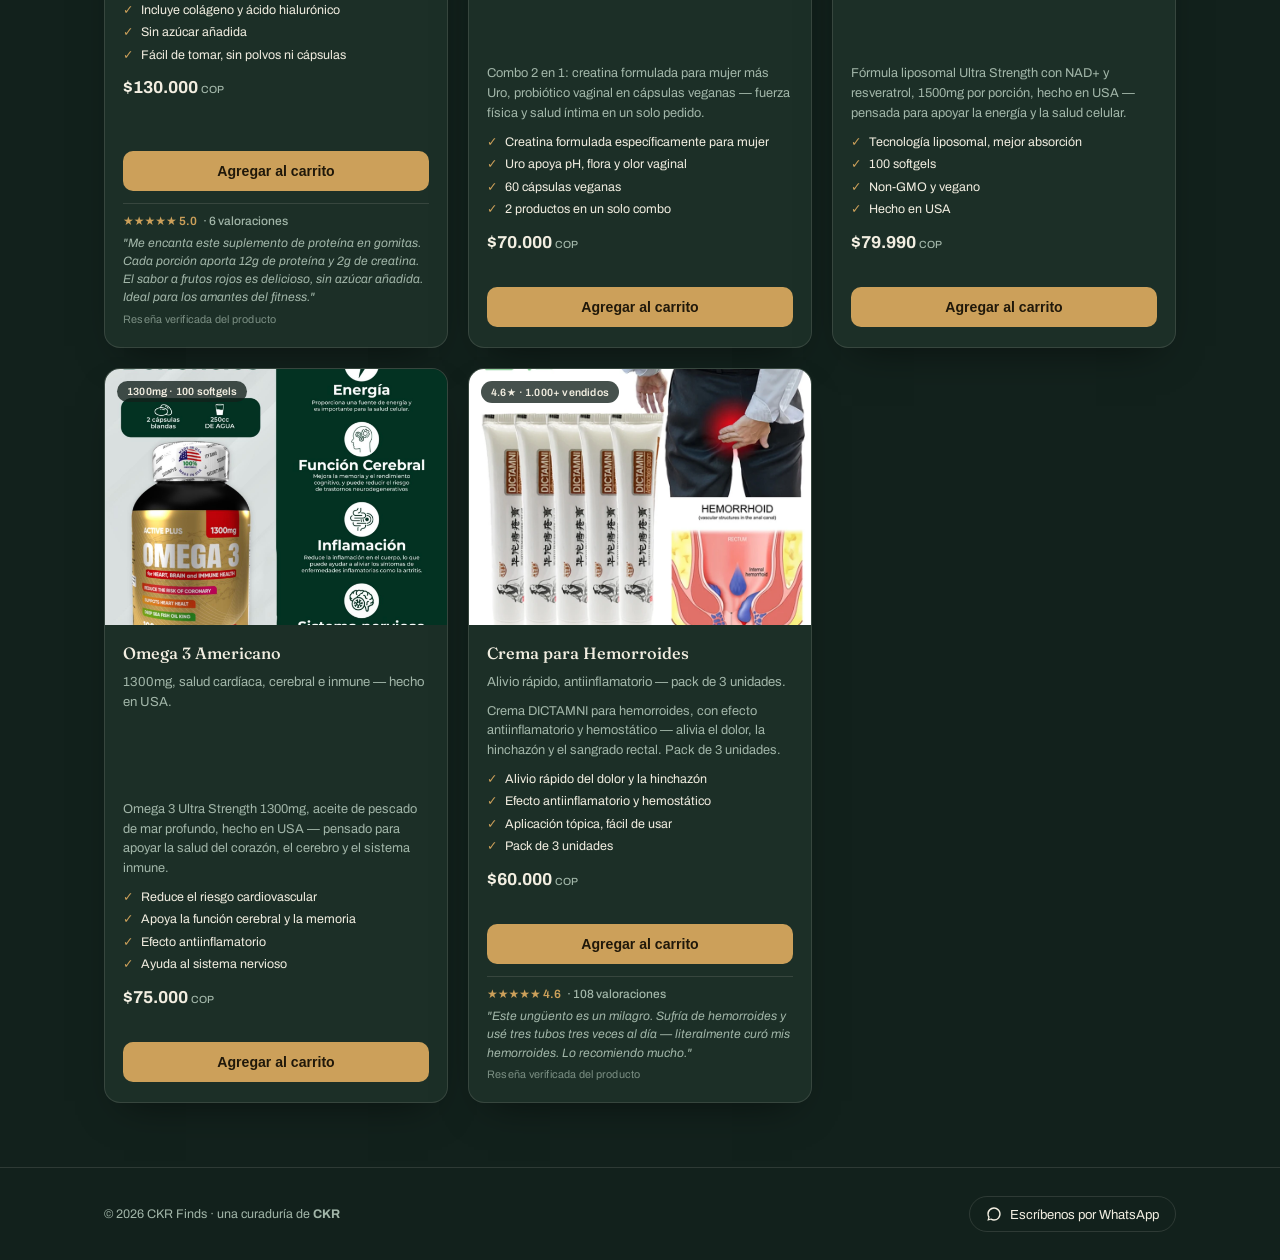
==== commit 8474bfb7: "Agregar Protector Bucal Antironquidos para Dormir a Bienestar Co-Authored-By: Claude Sonnet 5 <norep" ====
--- a/index.html
+++ b/index.html
@@ -211,10 +211,31 @@
 
   <div class="section-head" id="bienestar">
     <h2>Bienestar</h2>
-    <span>10 productos</span>
+    <span>11 productos</span>
   </div>
 
   <div class="grid">
+
+    <div class="product-card">
+      <div class="product-img-wrap">
+        <span class="badge">Antironquidos</span>
+        <img src="images/protector-bucal-antironquidos.jpg" alt="Protector bucal antironquidos para dormir, bandeja de silicona transparente" loading="lazy"/>
+      </div>
+      <div class="product-info">
+        <p class="product-name">Protector Bucal Antironquidos para Dormir</p>
+        <p class="product-hook">Reduce el ronquido y protege tus dientes y encías mientras duermes.</p>
+        <p class="product-desc">Bandeja de silicona transparente, suave y ajustable a la forma de tu boca. Ayuda a dormir mejor, previene el desgaste dental y protege las encías durante la noche. Sin baterías ni partes electrónicas, fácil de usar.</p>
+        <ul class="product-benefits">
+          <li>Reduce el ronquido</li>
+          <li>Protege dientes y encías del desgaste</li>
+          <li>Silicona suave, se adapta a tu boca</li>
+          <li>Sin baterías, uso simple</li>
+        </ul>
+        <p class="product-price">$39.900<small>COP</small></p>
+        <p class="checkout-note">Envío gratis. Llega en 2 a 3 semanas.</p>
+        <button class="btn-agregar" onclick="addToCart('Protector Bucal Antironquidos para Dormir', 39900)">Agregar al carrito</button>
+      </div>
+    </div>
 
     <div class="product-card">
       <div class="product-img-wrap">
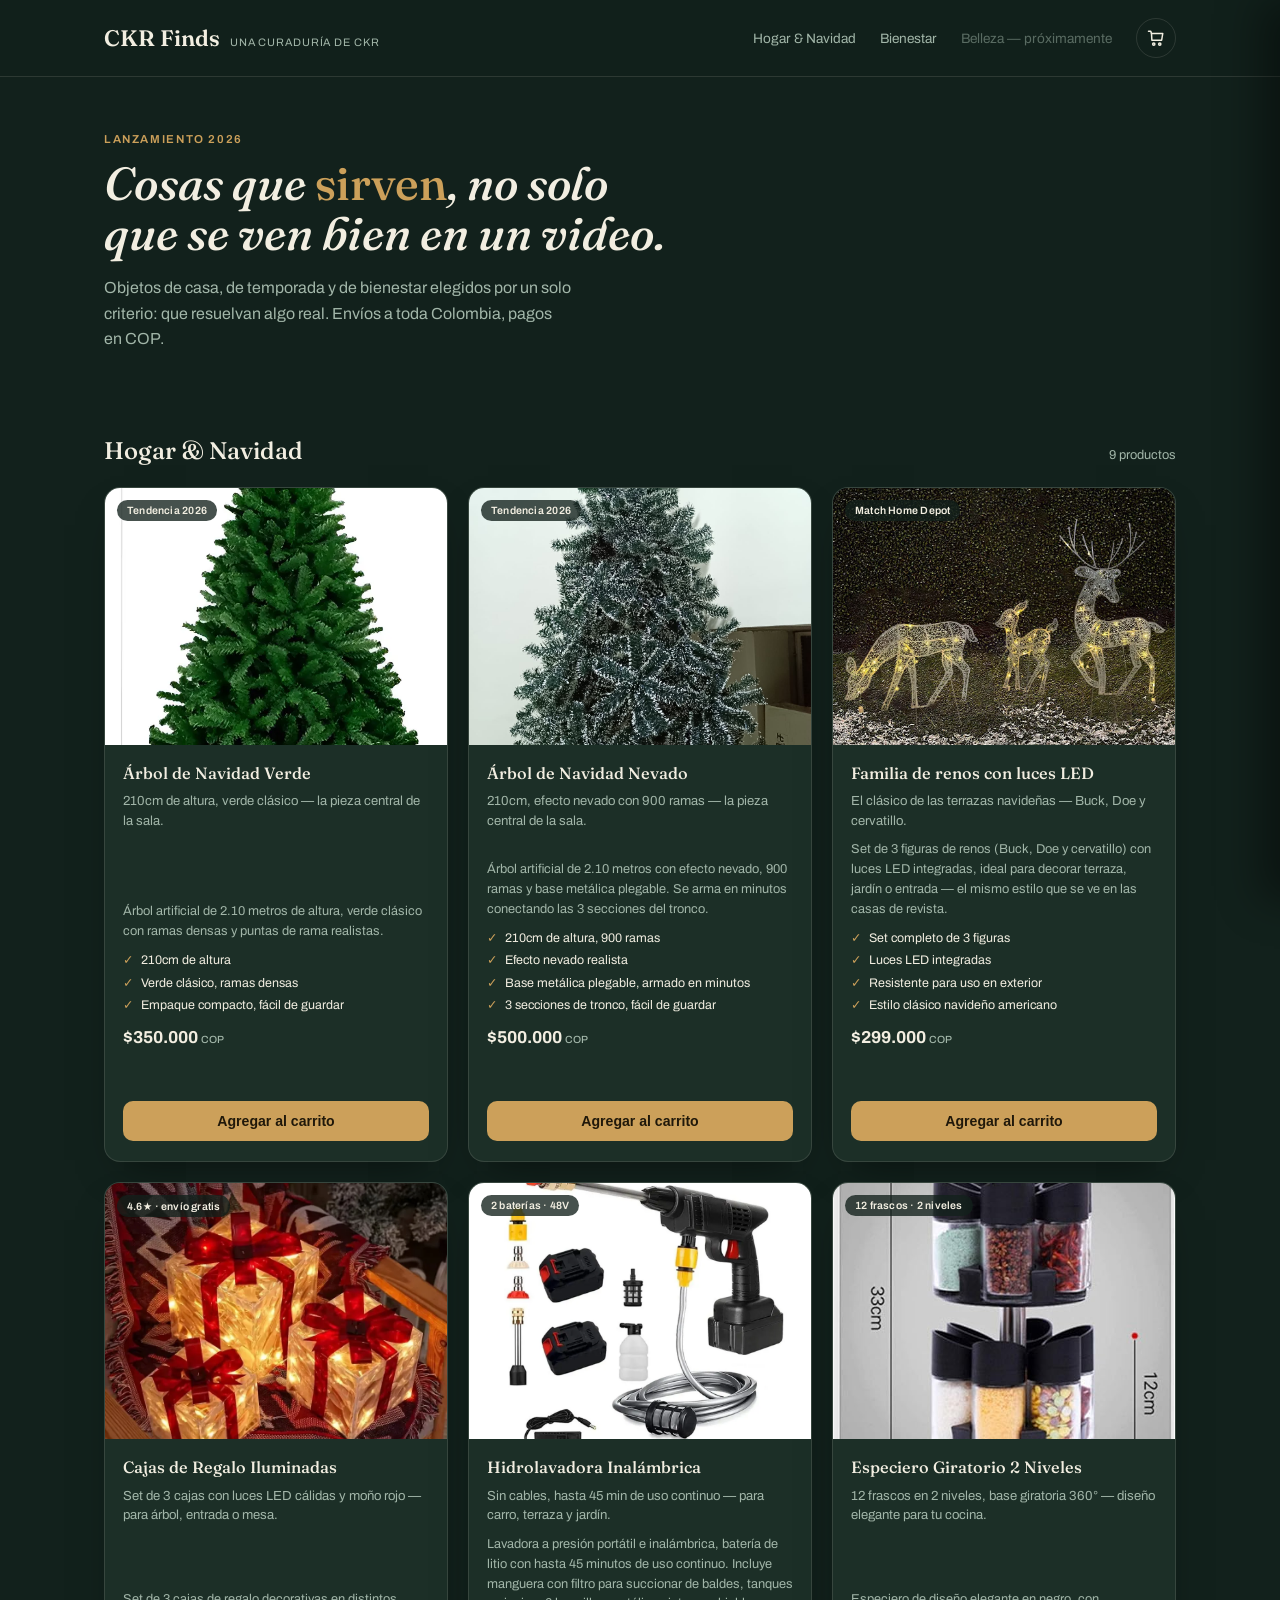
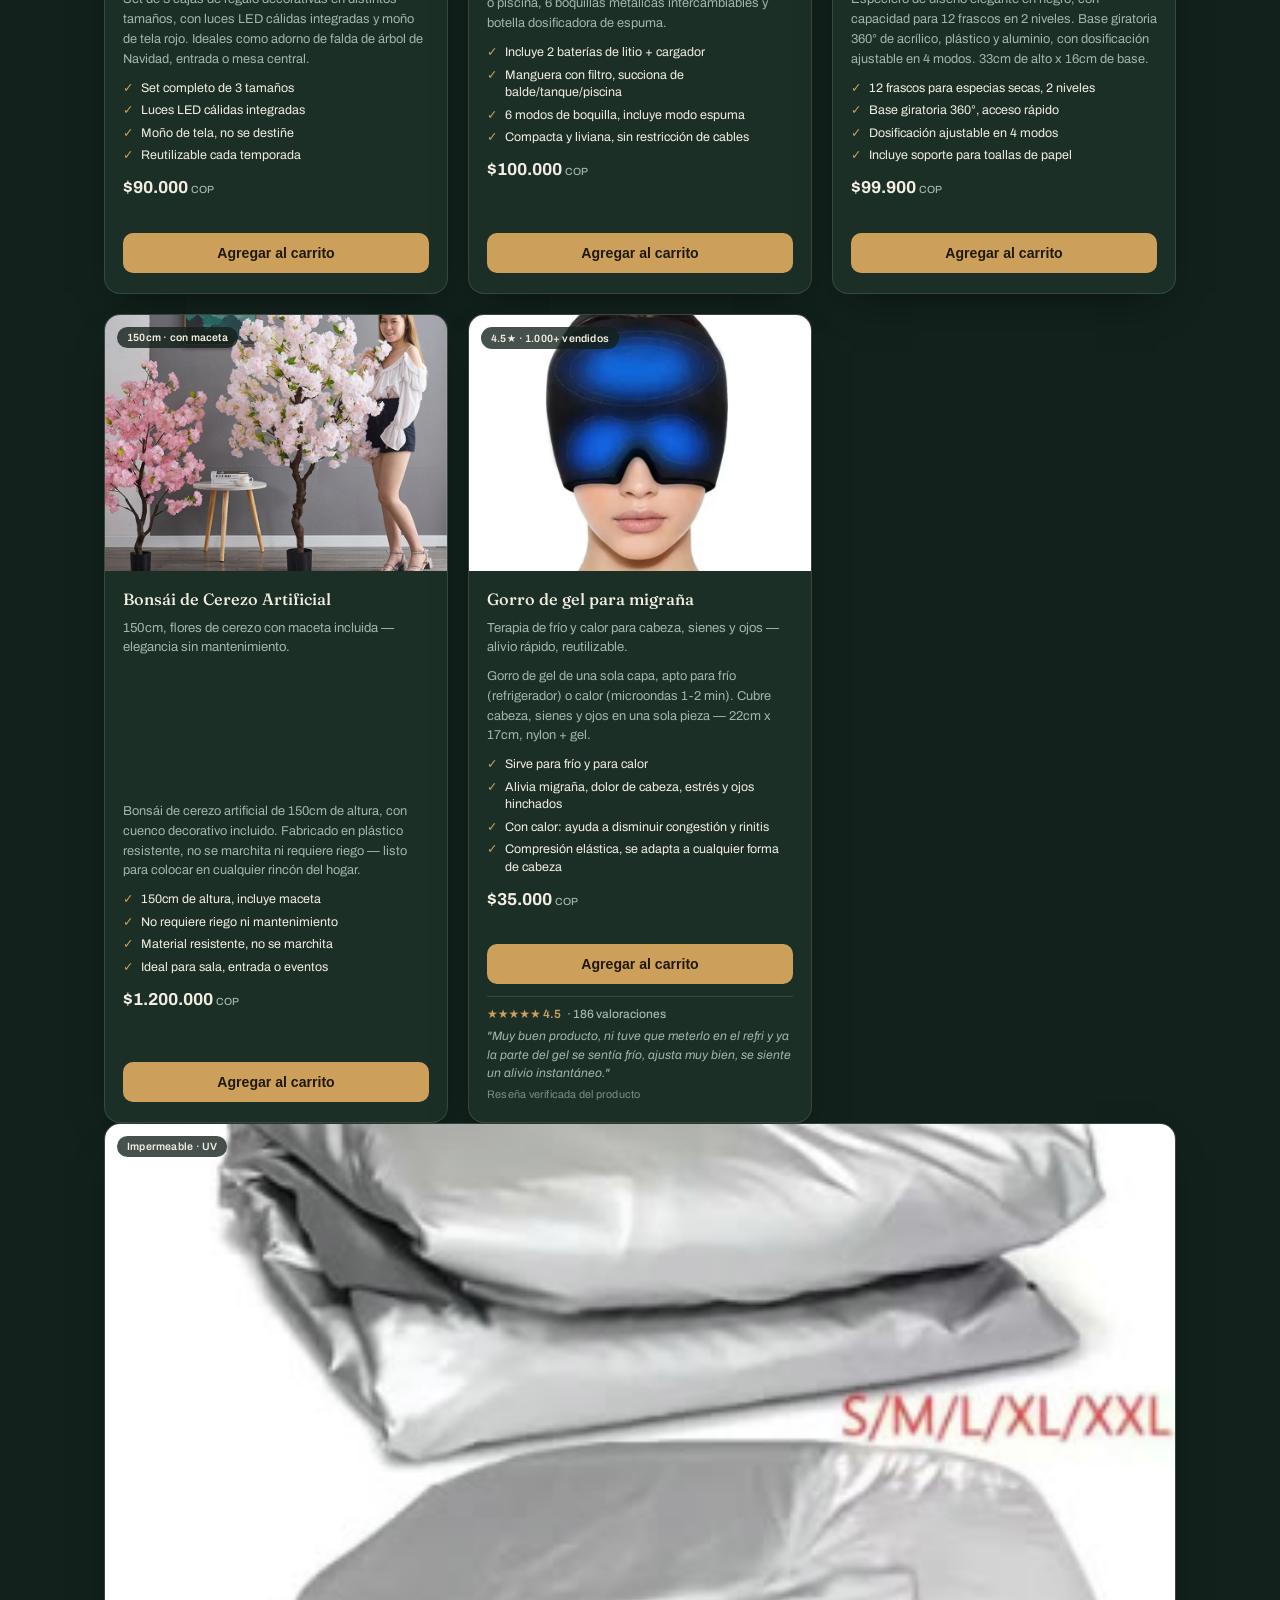
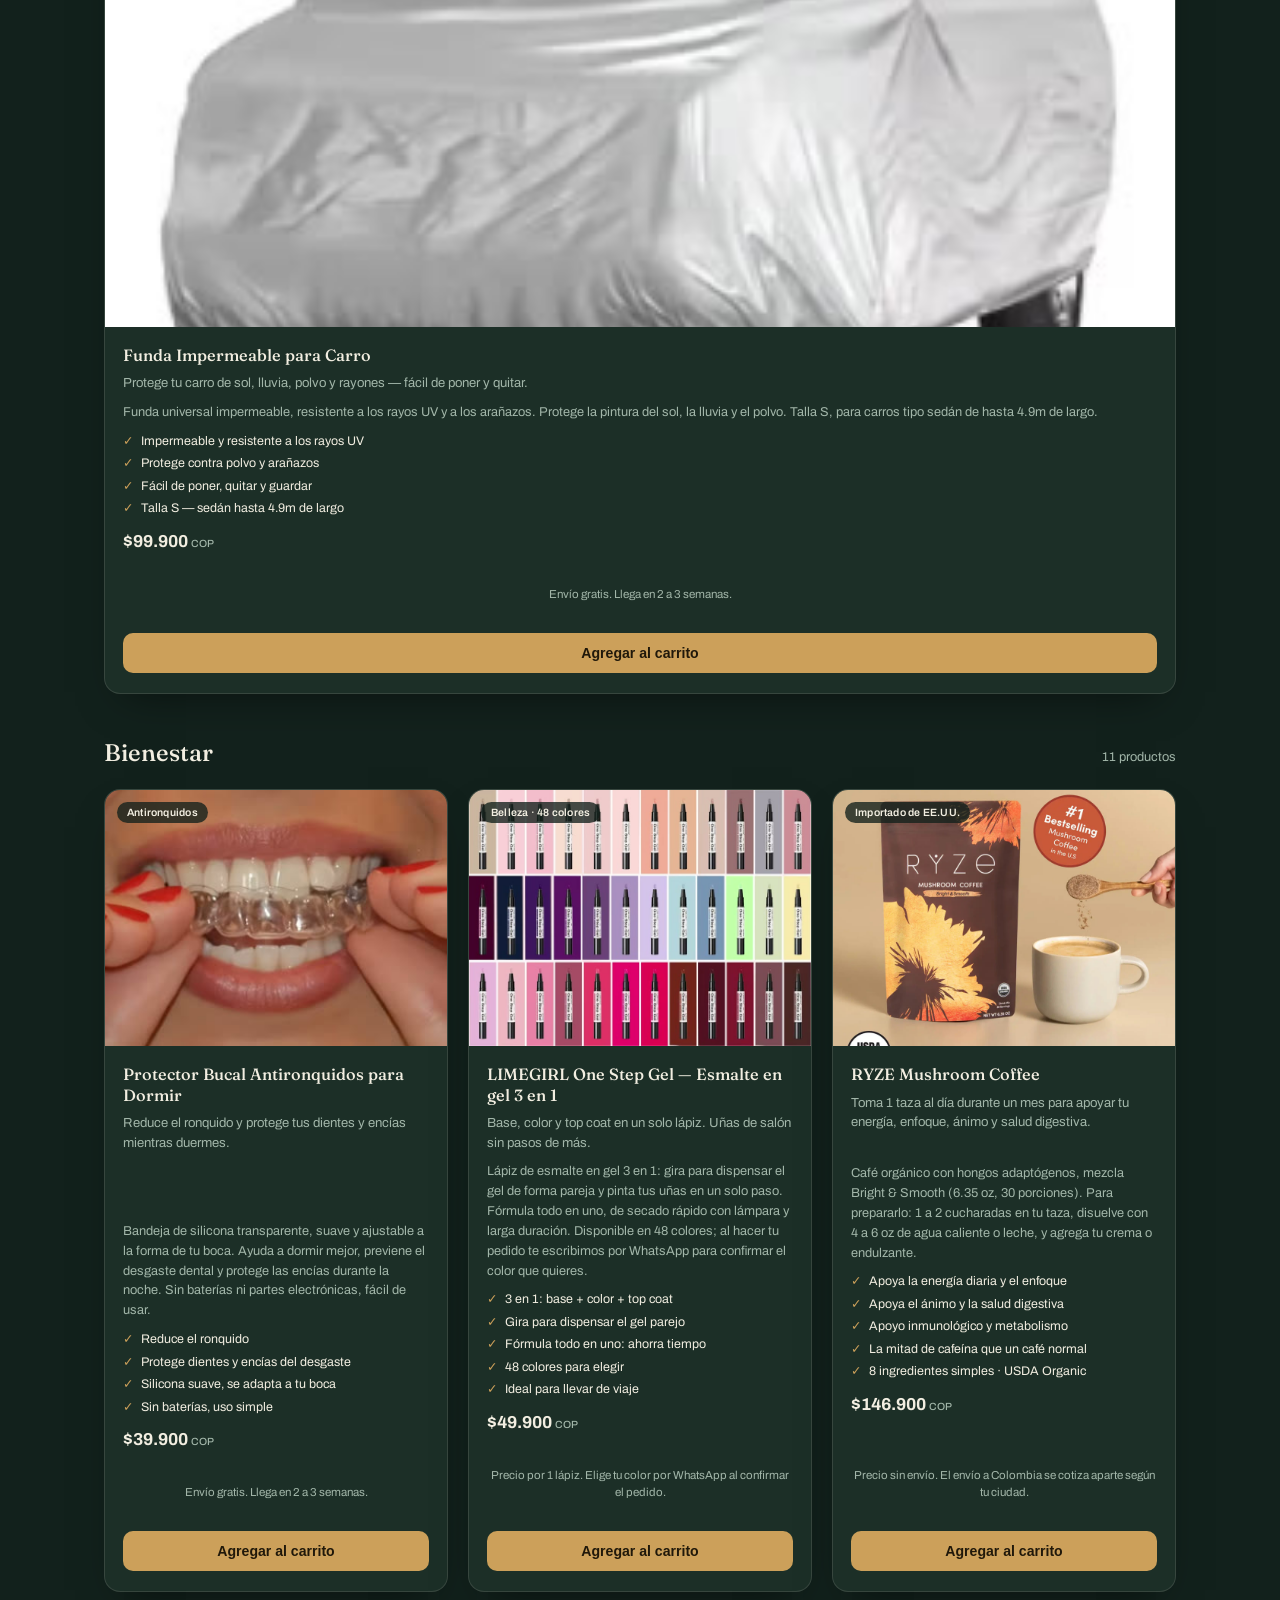
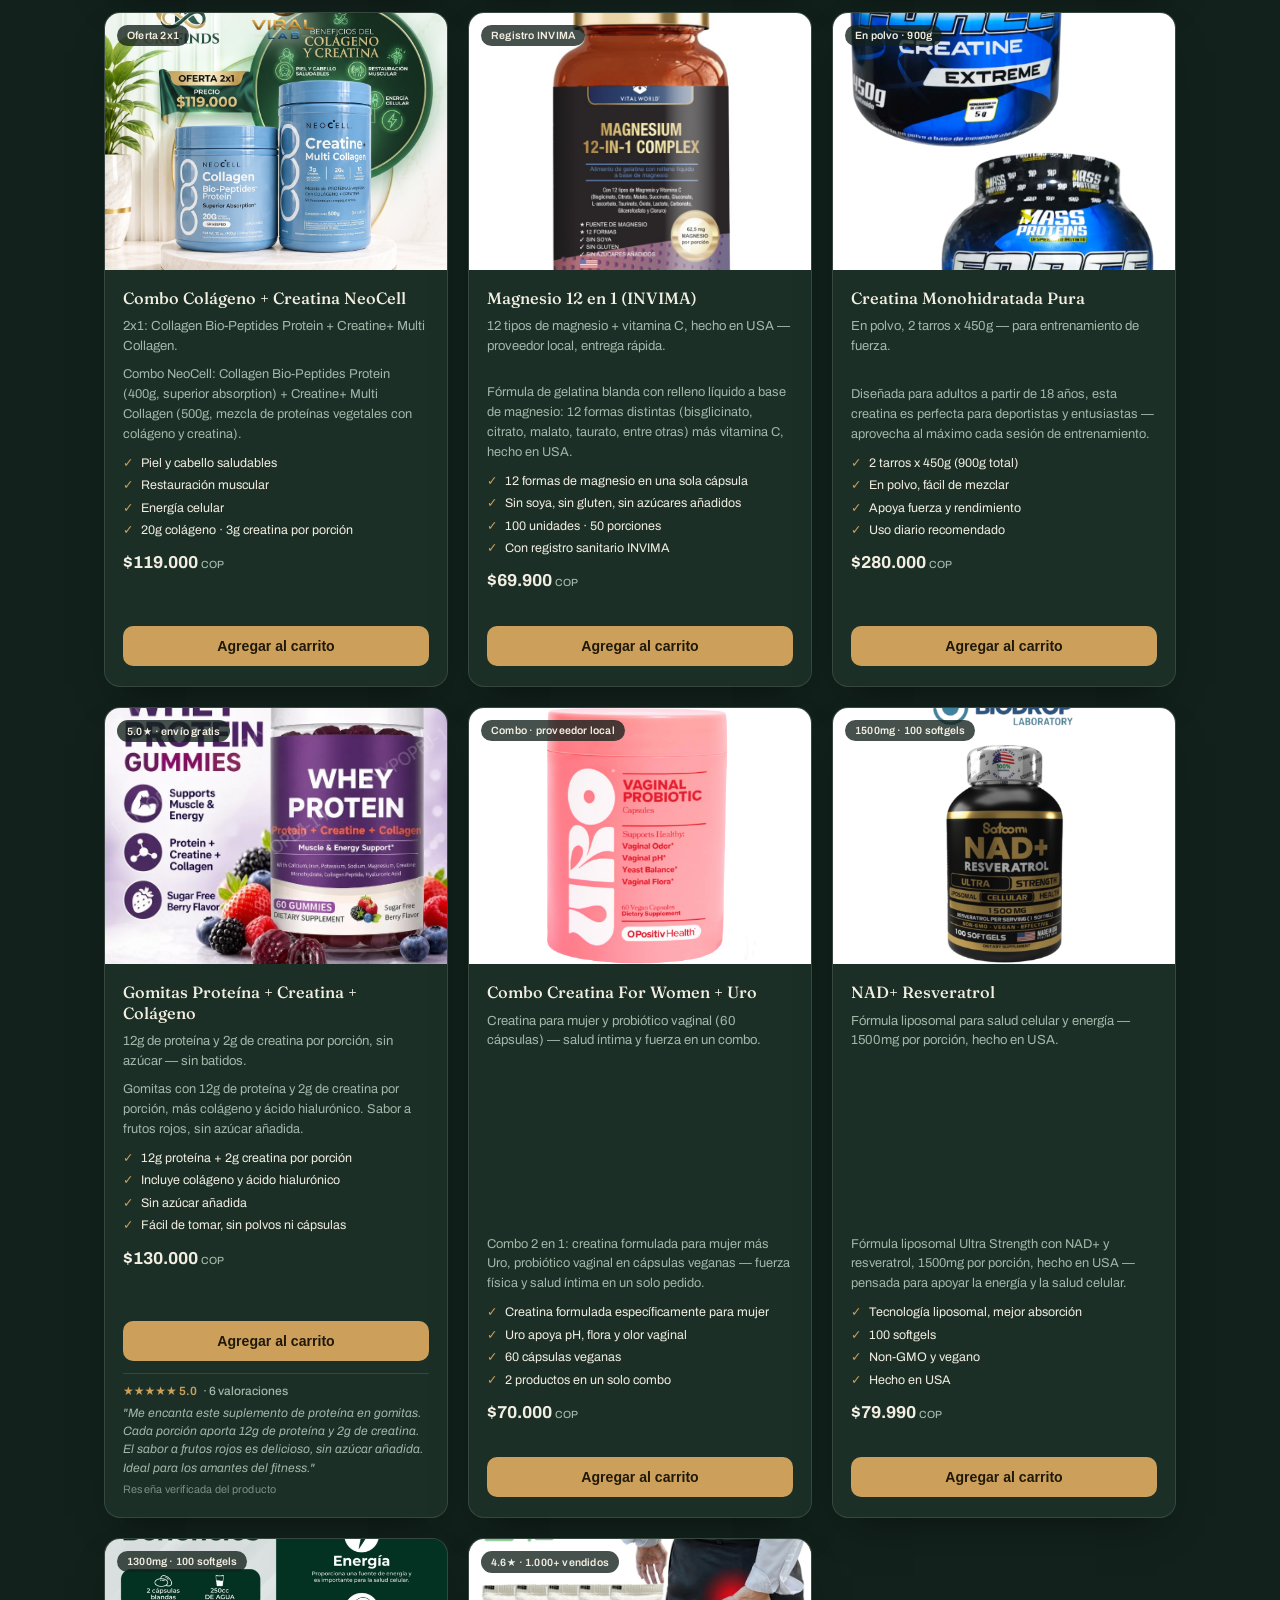
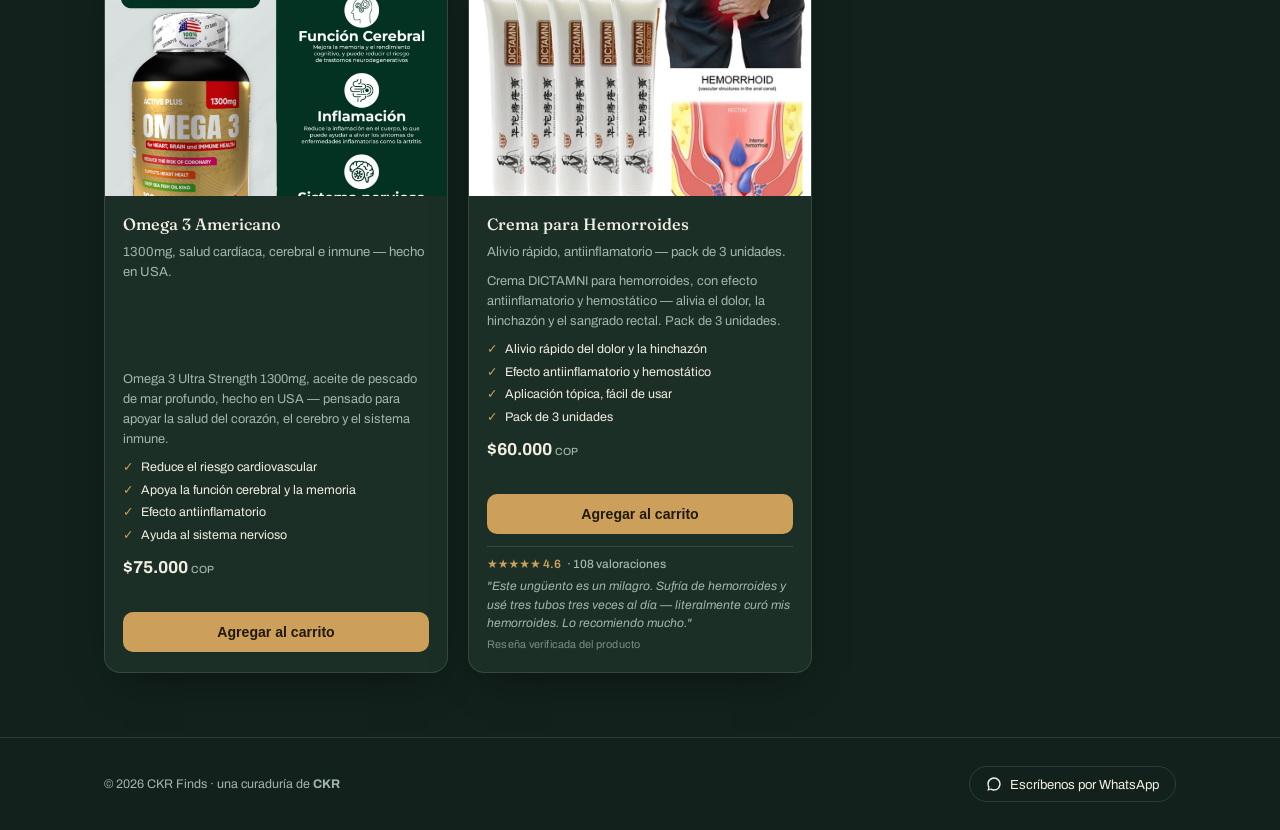
==== commit 836bee32: "Agregar Funda Impermeable para Carro a Hogar & Navidad Co-Authored-By: Claude Sonnet 5 <noreply@anth" ====
--- a/index.html
+++ b/index.html
@@ -39,7 +39,7 @@
 
   <div class="section-head" id="catalogo">
     <h2>Hogar &amp; Navidad</h2>
-    <span>8 productos</span>
+    <span>9 productos</span>
   </div>
 
   <div class="grid">
@@ -208,6 +208,27 @@
     </div>
 
   </div>
+    <div class="product-card">
+      <div class="product-img-wrap">
+        <span class="badge">Impermeable · UV</span>
+        <img src="images/funda-carro-impermeable.jpg" alt="Funda impermeable universal para carro, protección UV y antipolvo" loading="lazy"/>
+      </div>
+      <div class="product-info">
+        <p class="product-name">Funda Impermeable para Carro</p>
+        <p class="product-hook">Protege tu carro de sol, lluvia, polvo y rayones — fácil de poner y quitar.</p>
+        <p class="product-desc">Funda universal impermeable, resistente a los rayos UV y a los arañazos. Protege la pintura del sol, la lluvia y el polvo. Talla S, para carros tipo sedán de hasta 4.9m de largo.</p>
+        <ul class="product-benefits">
+          <li>Impermeable y resistente a los rayos UV</li>
+          <li>Protege contra polvo y arañazos</li>
+          <li>Fácil de poner, quitar y guardar</li>
+          <li>Talla S — sedán hasta 4.9m de largo</li>
+        </ul>
+        <p class="product-price">$99.900<small>COP</small></p>
+        <p class="checkout-note">Envío gratis. Llega en 2 a 3 semanas.</p>
+        <button class="btn-agregar" onclick="addToCart('Funda Impermeable para Carro', 99900)">Agregar al carrito</button>
+      </div>
+    </div>
+
 
   <div class="section-head" id="bienestar">
     <h2>Bienestar</h2>
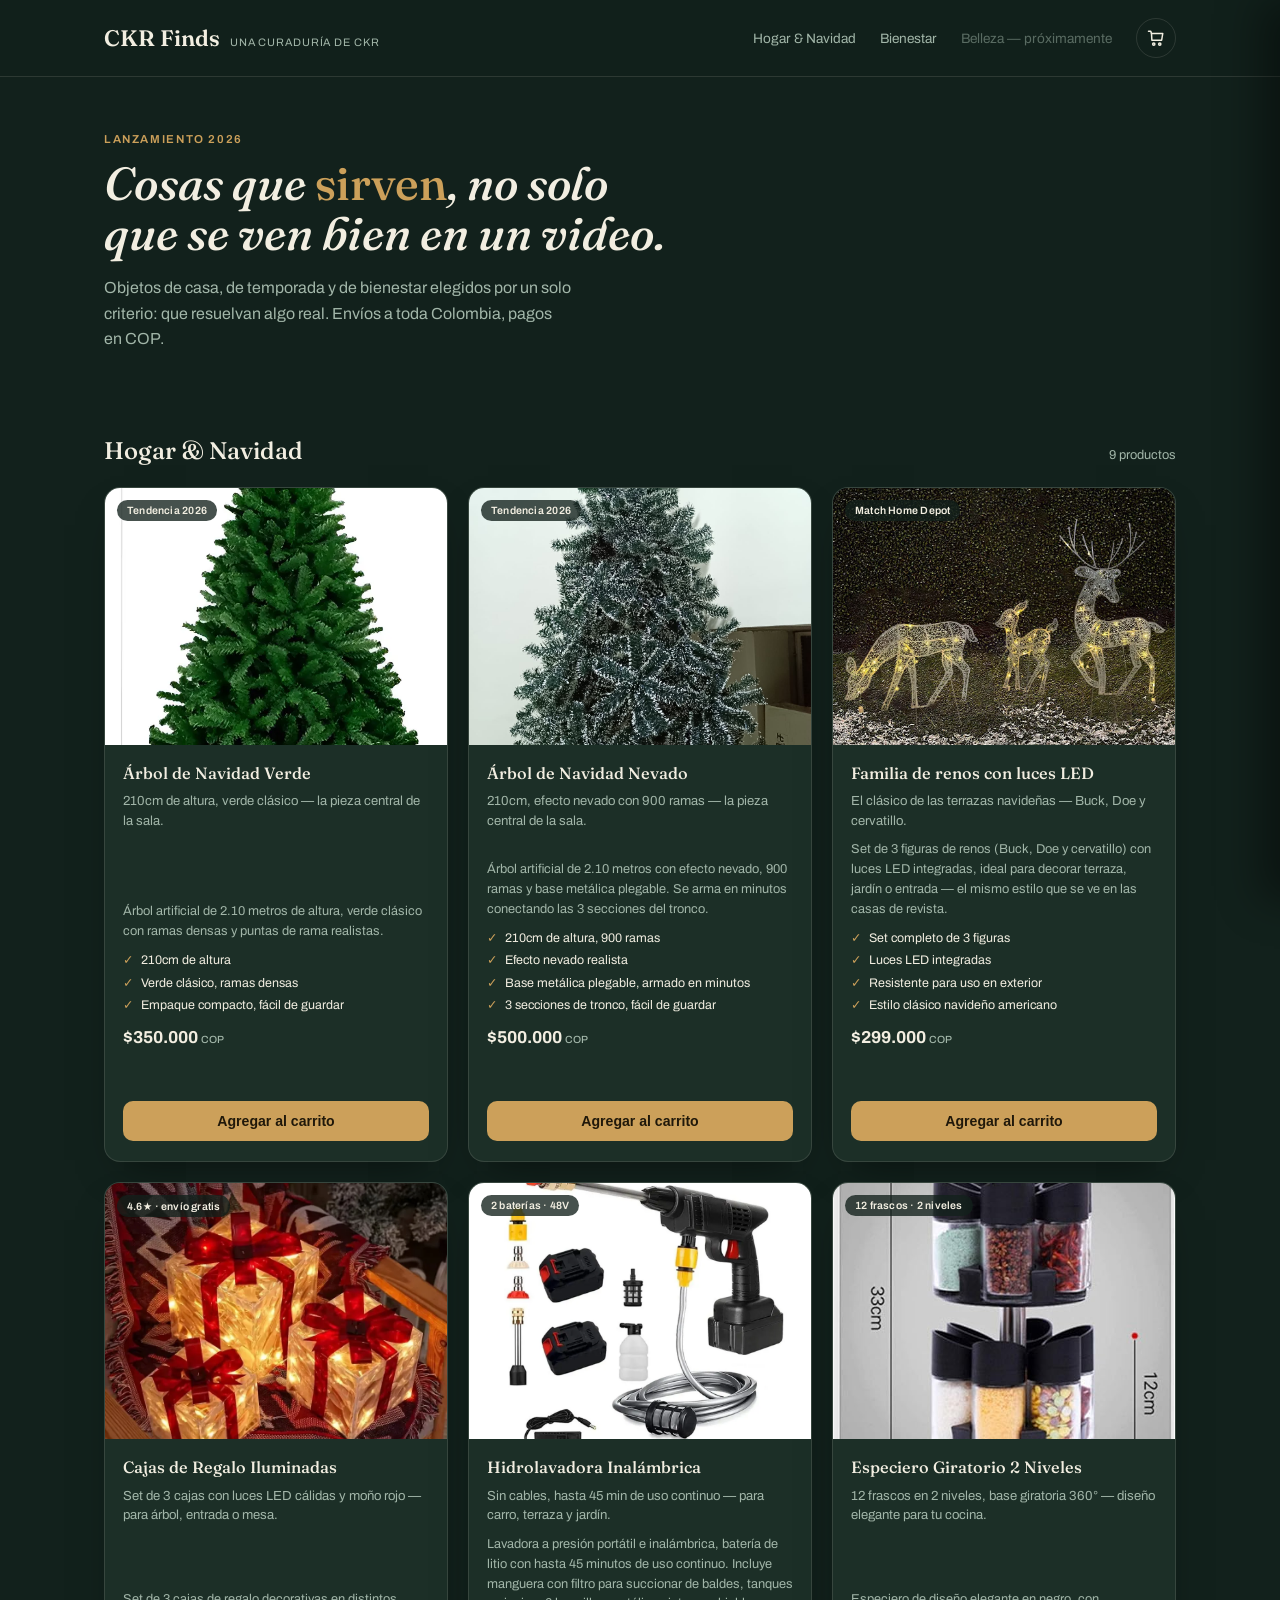
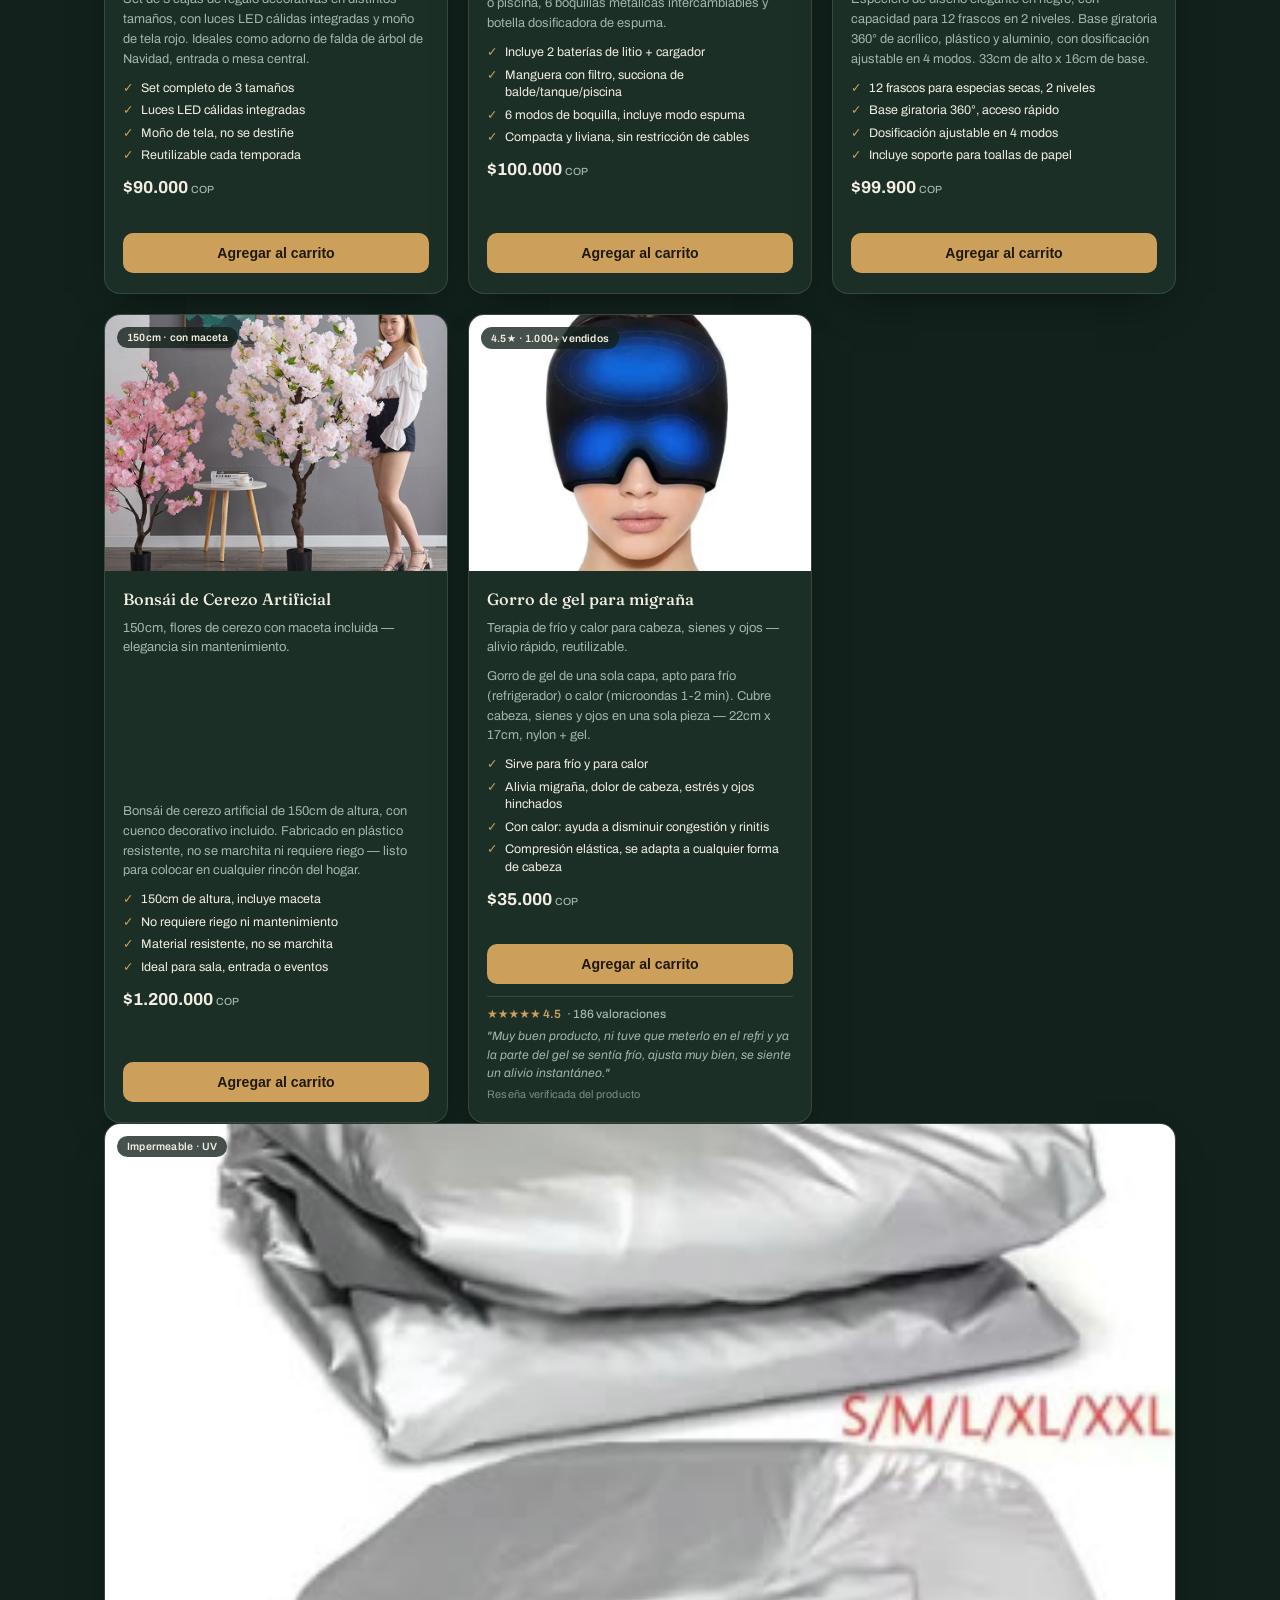
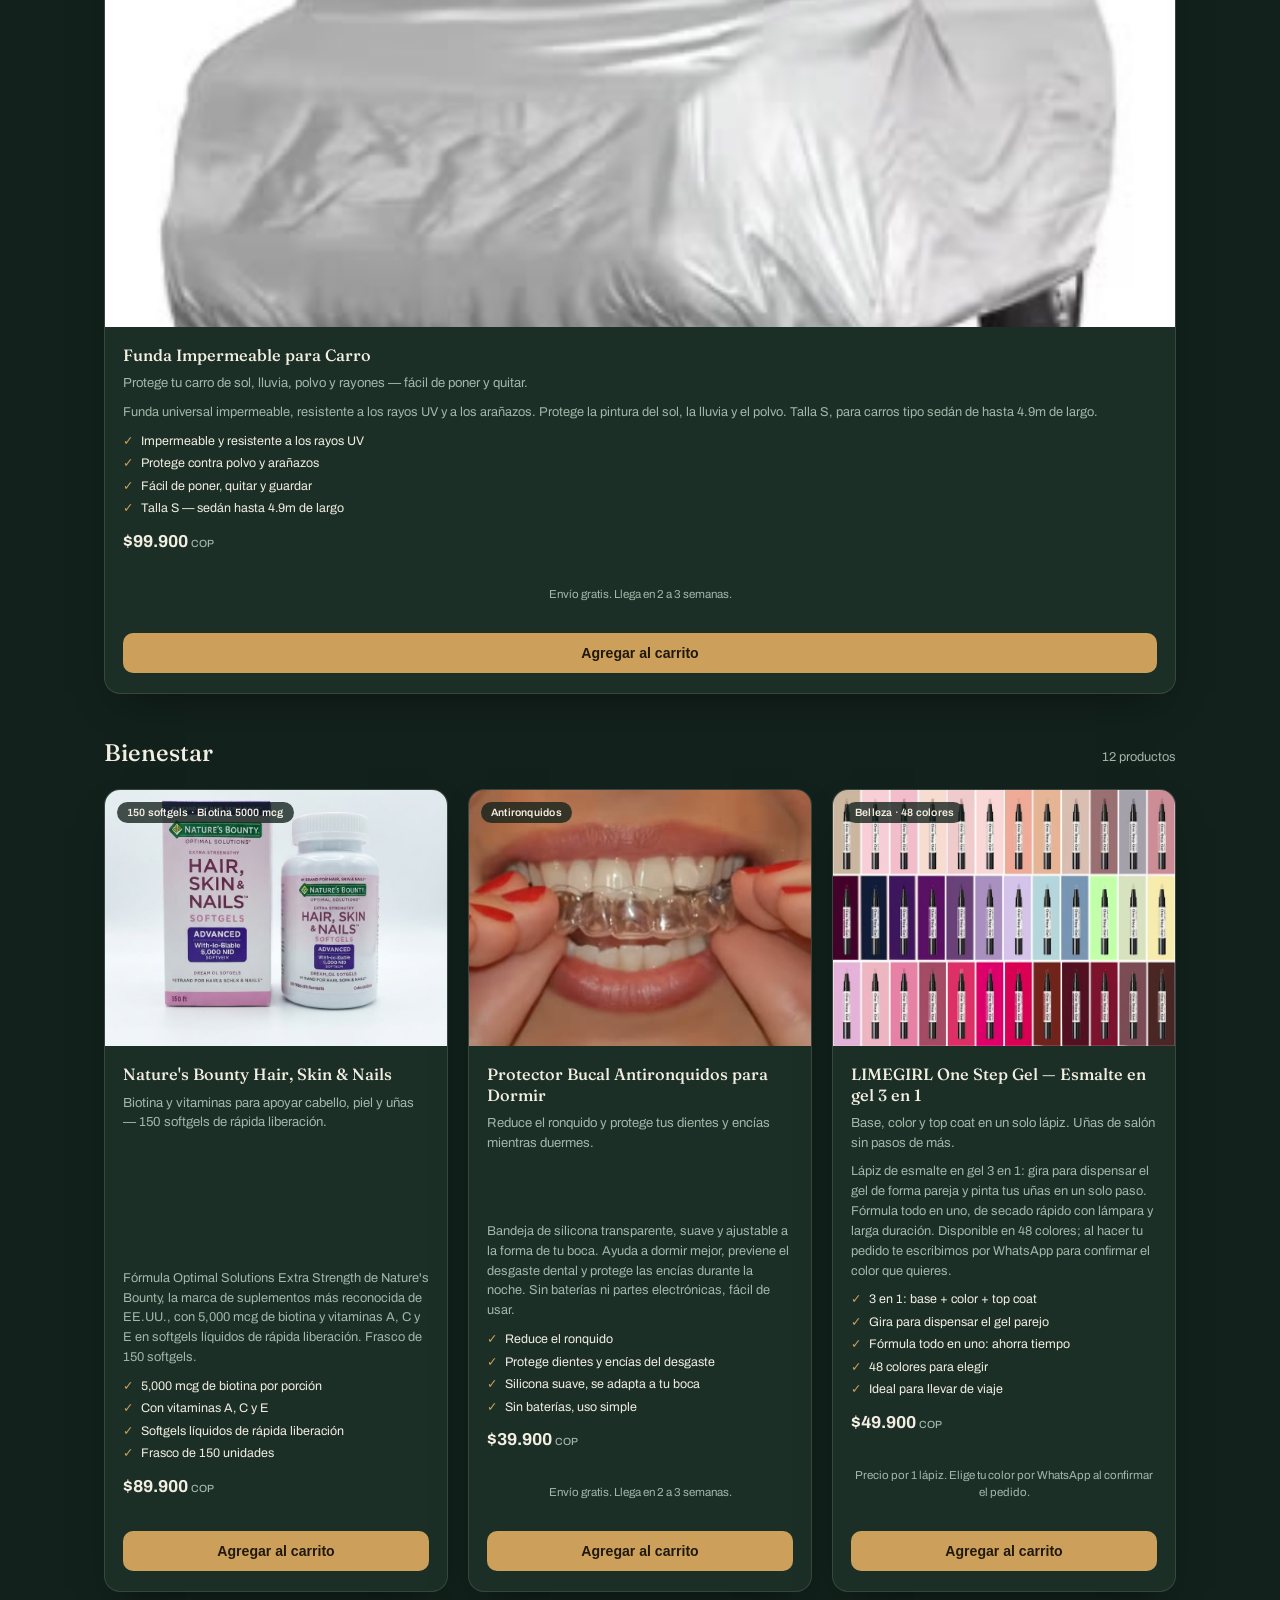
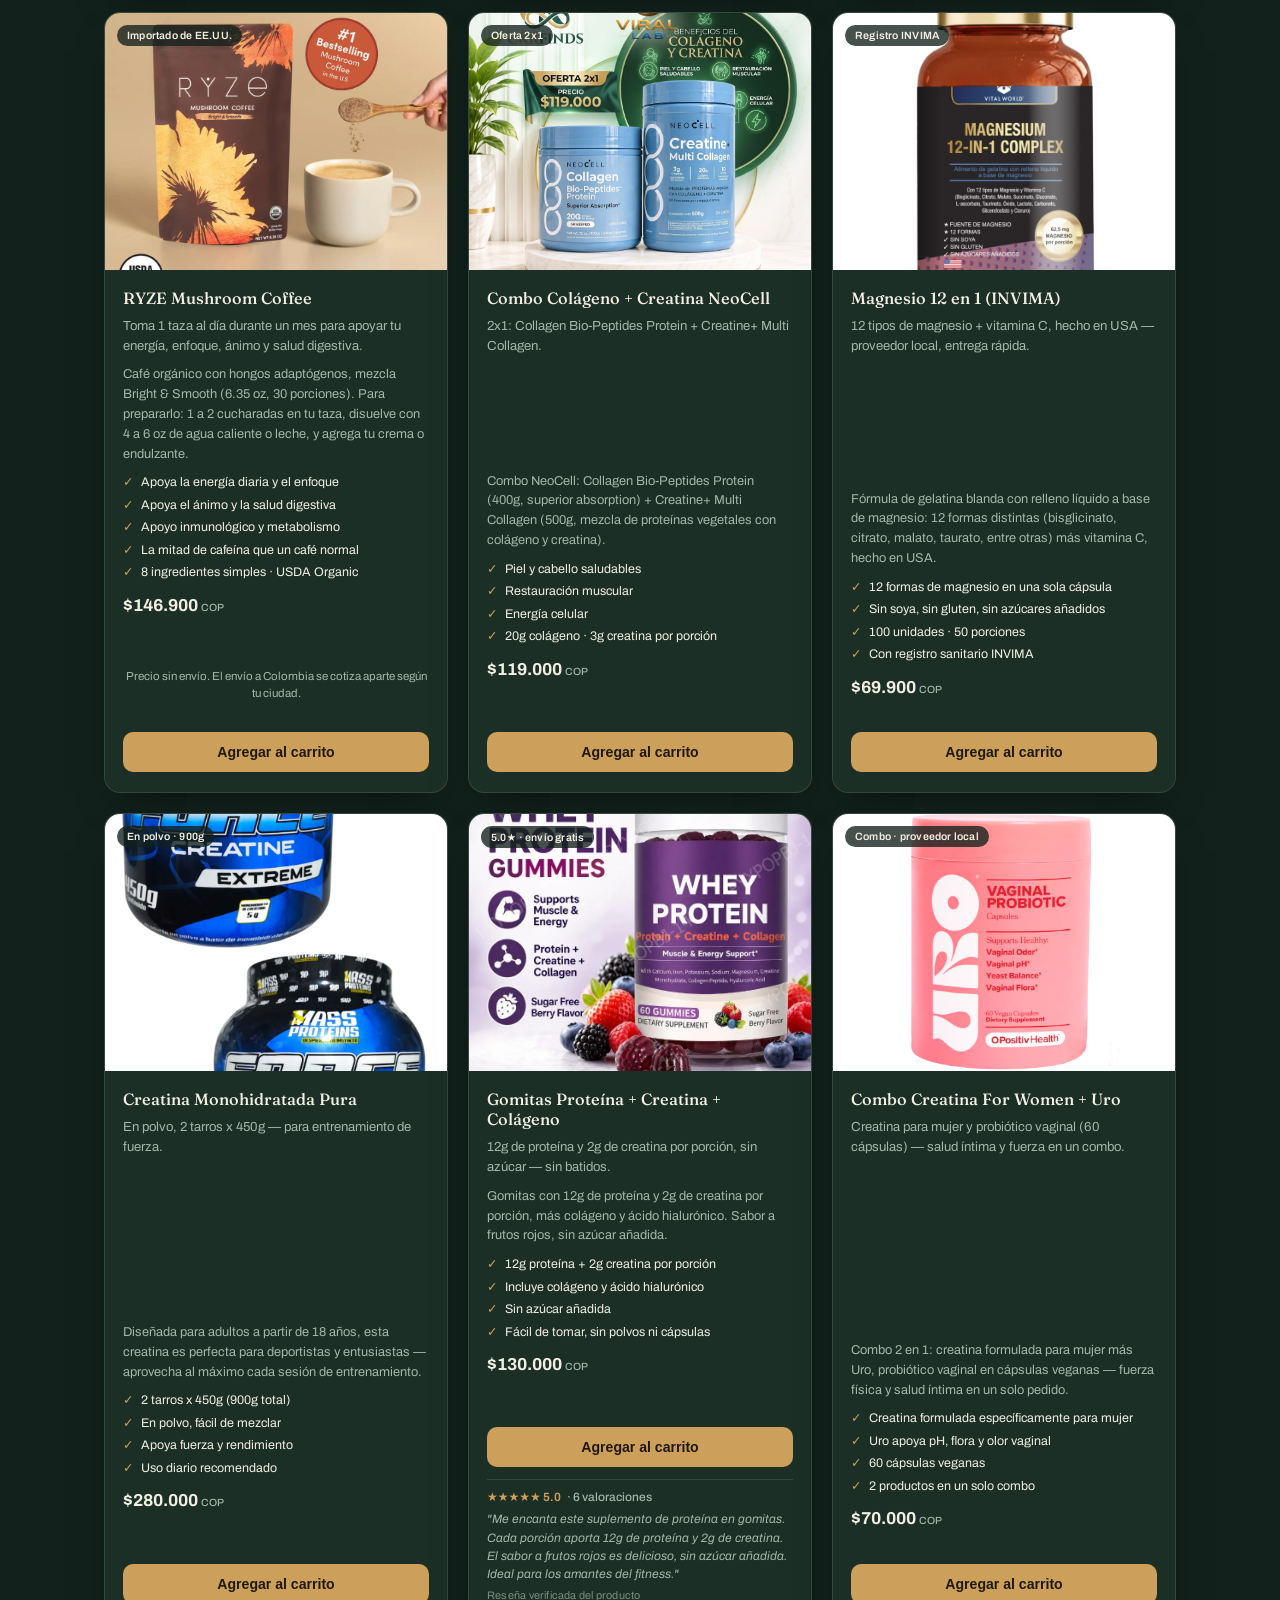
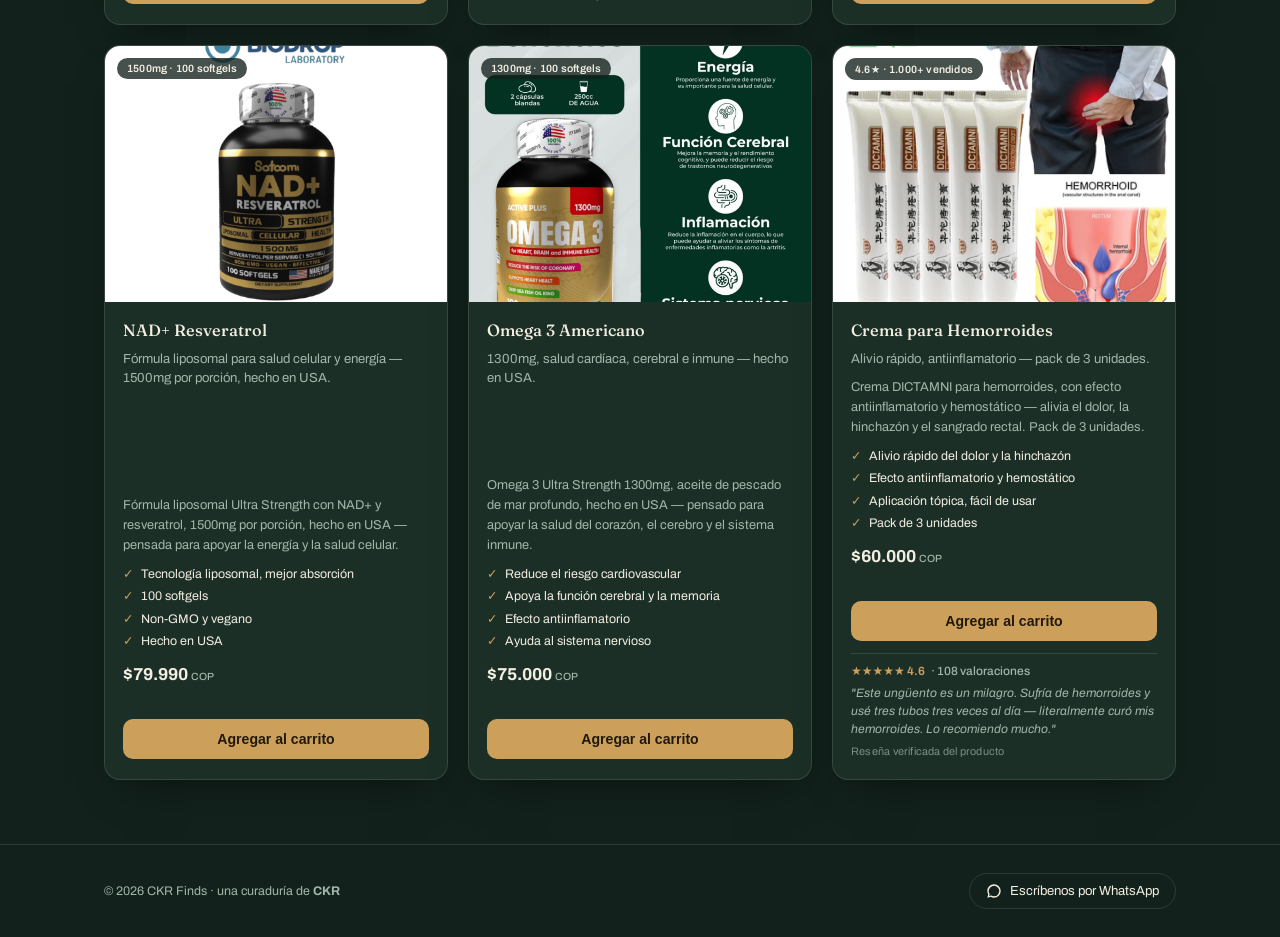
==== commit 3175001c: "Agregar Nature's Bounty Hair, Skin & Nails a Bienestar Co-Authored-By: Claude Sonnet 5.5 <noreply@an" ====
--- a/index.html
+++ b/index.html
@@ -232,10 +232,30 @@
 
   <div class="section-head" id="bienestar">
     <h2>Bienestar</h2>
-    <span>11 productos</span>
+    <span>12 productos</span>
   </div>
 
   <div class="grid">
+
+    <div class="product-card">
+      <div class="product-img-wrap">
+        <span class="badge">150 softgels · Biotina 5000 mcg</span>
+        <img src="images/natures-bounty-hair-skin-nails.jpg" alt="Nature's Bounty Optimal Solutions Hair, Skin &amp; Nails Extra Strength, 150 softgels" loading="lazy"/>
+      </div>
+      <div class="product-info">
+        <p class="product-name">Nature's Bounty Hair, Skin &amp; Nails</p>
+        <p class="product-hook">Biotina y vitaminas para apoyar cabello, piel y uñas — 150 softgels de rápida liberación.</p>
+        <p class="product-desc">Fórmula Optimal Solutions Extra Strength de Nature's Bounty, la marca de suplementos más reconocida de EE.UU., con 5,000 mcg de biotina y vitaminas A, C y E en softgels líquidos de rápida liberación. Frasco de 150 softgels.</p>
+        <ul class="product-benefits">
+          <li>5,000 mcg de biotina por porción</li>
+          <li>Con vitaminas A, C y E</li>
+          <li>Softgels líquidos de rápida liberación</li>
+          <li>Frasco de 150 unidades</li>
+        </ul>
+        <p class="product-price">$89.900<small>COP</small></p>
+        <button class="btn-agregar" onclick="addToCart('Nature\'s Bounty Hair, Skin &amp; Nails', 89900)">Agregar al carrito</button>
+      </div>
+    </div>
 
     <div class="product-card">
       <div class="product-img-wrap">
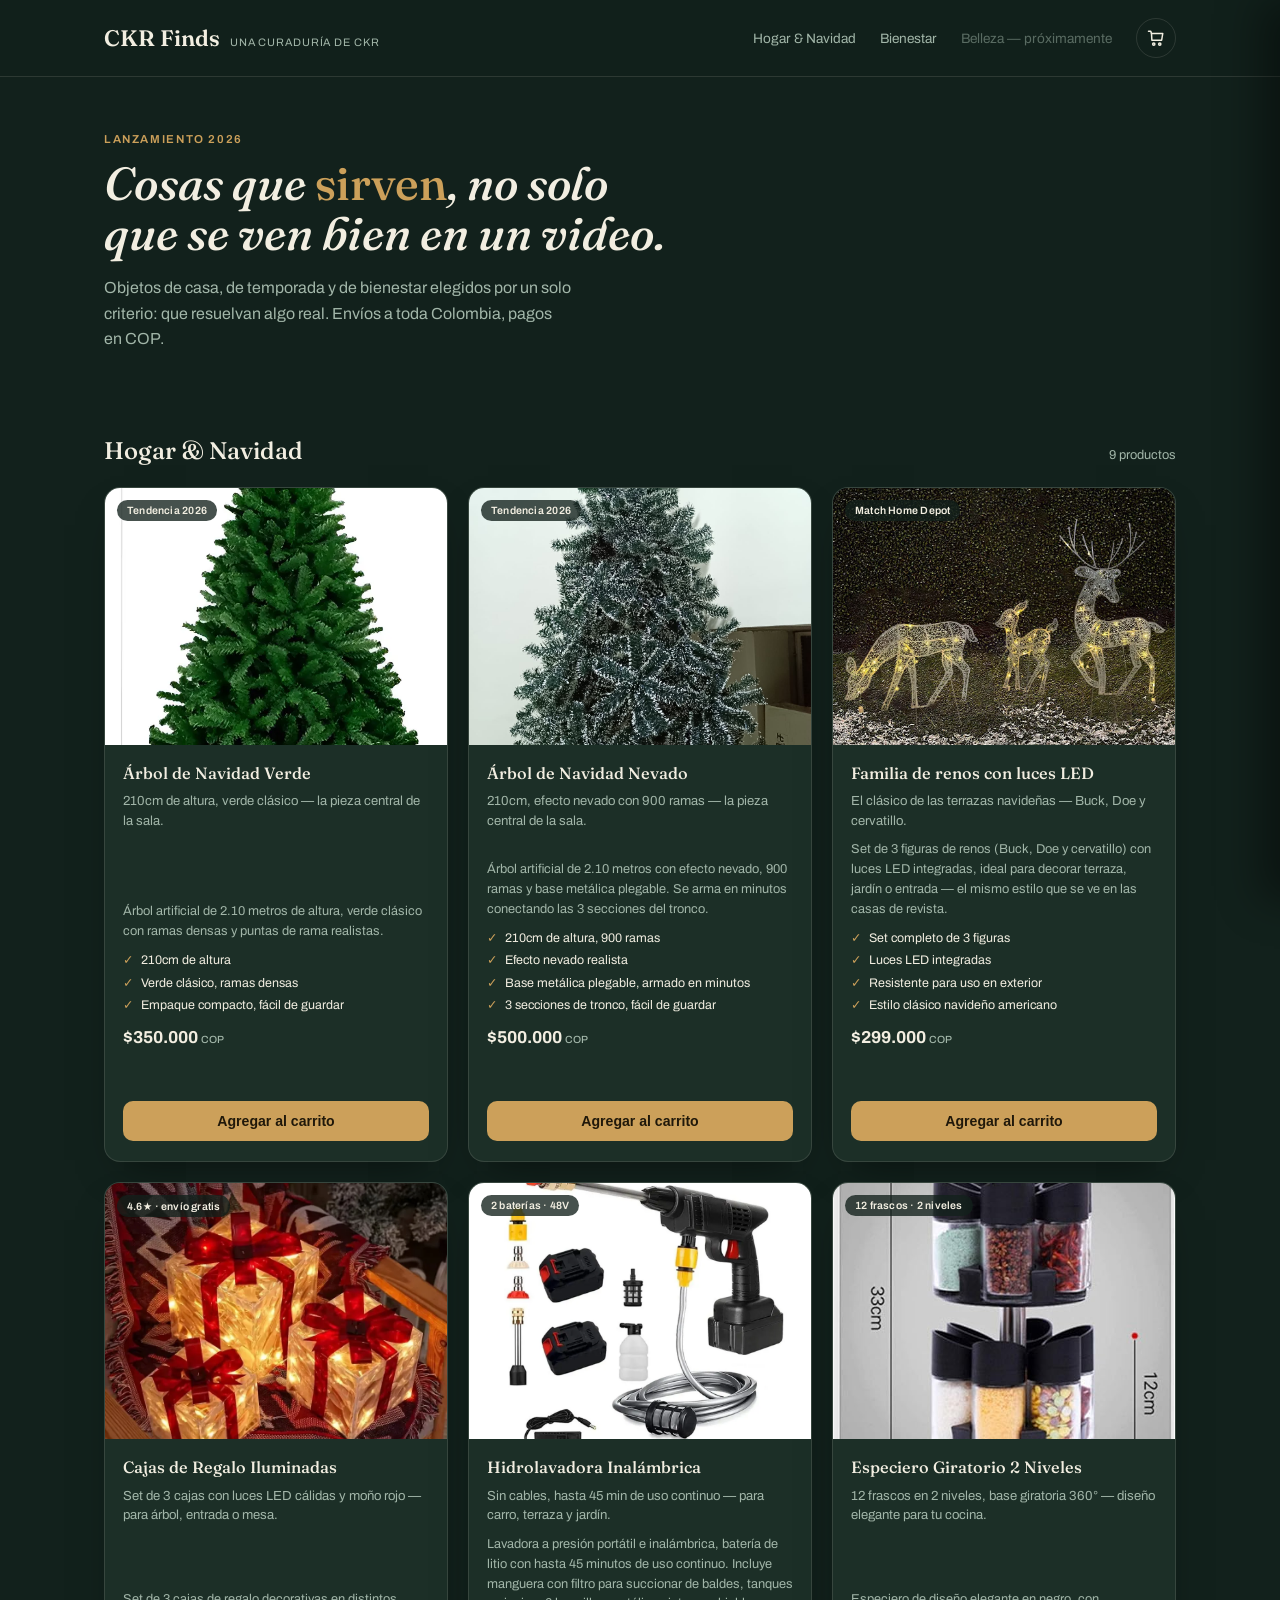
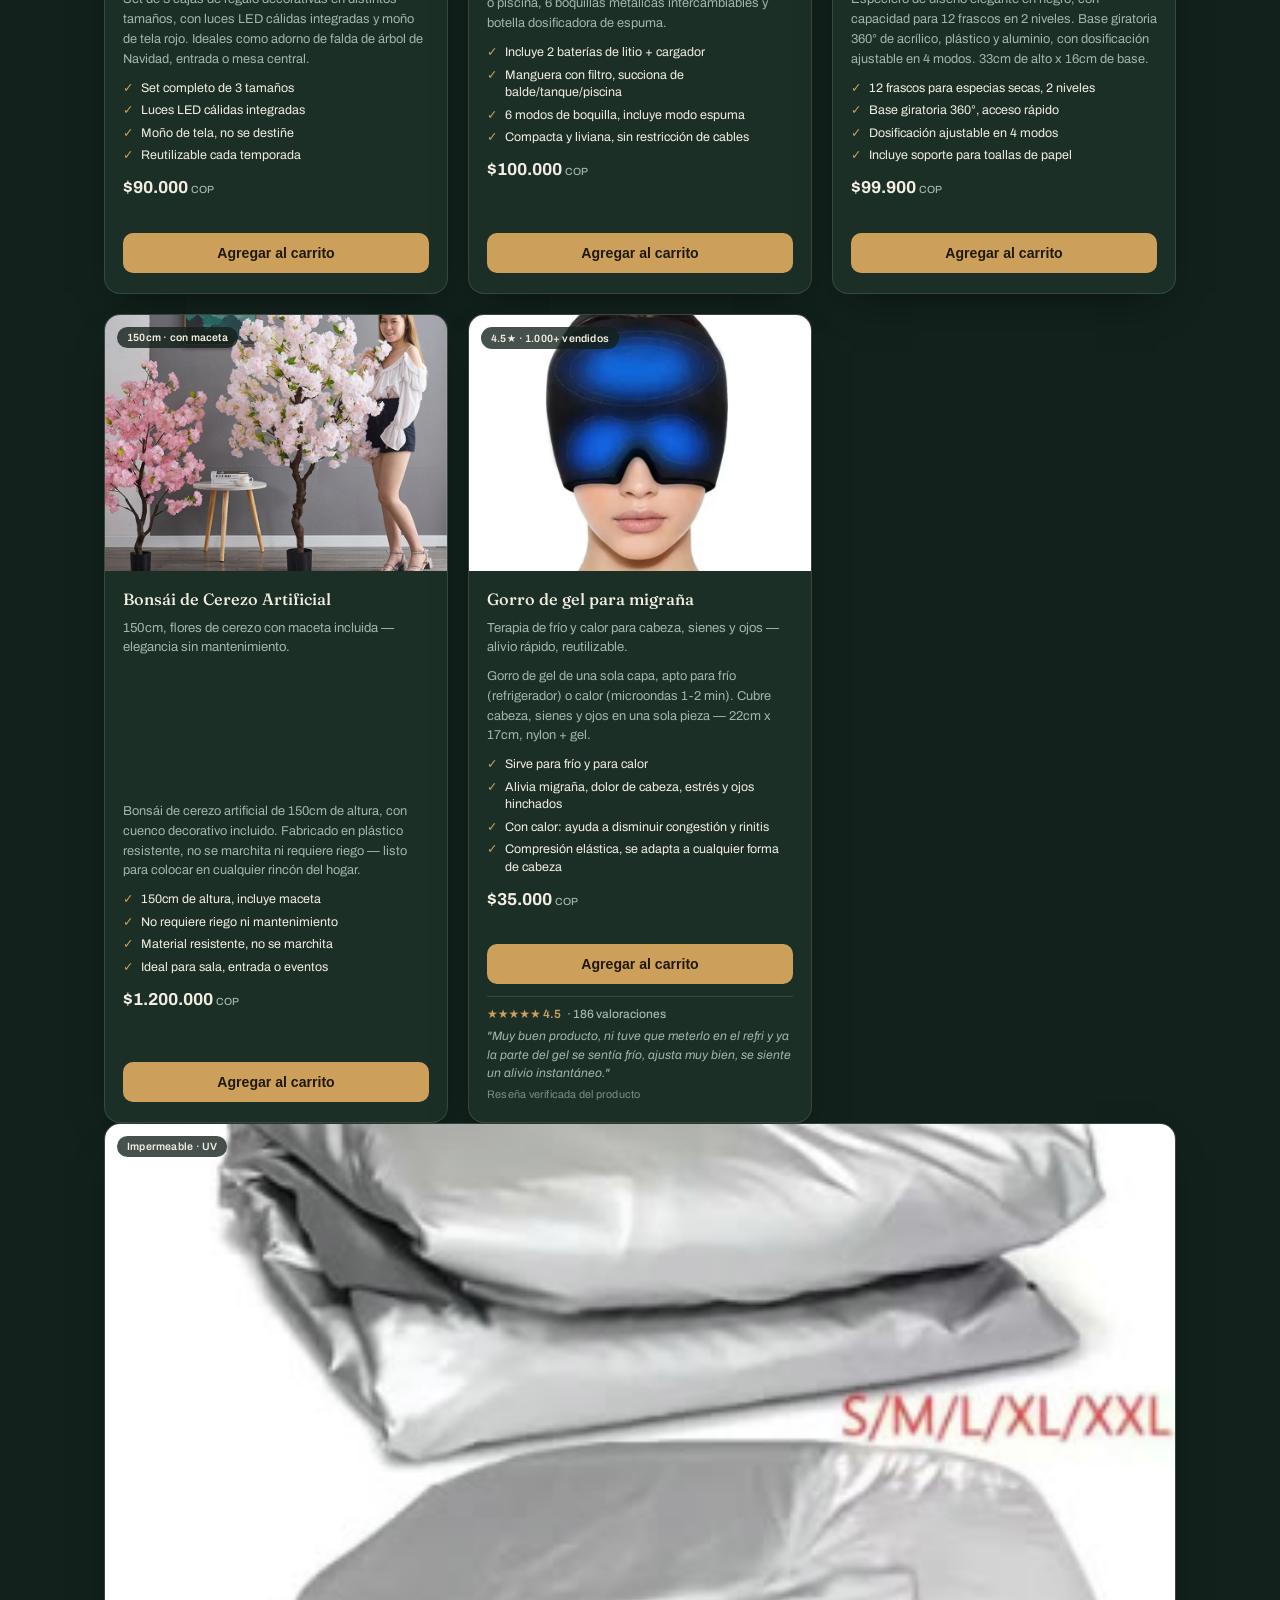
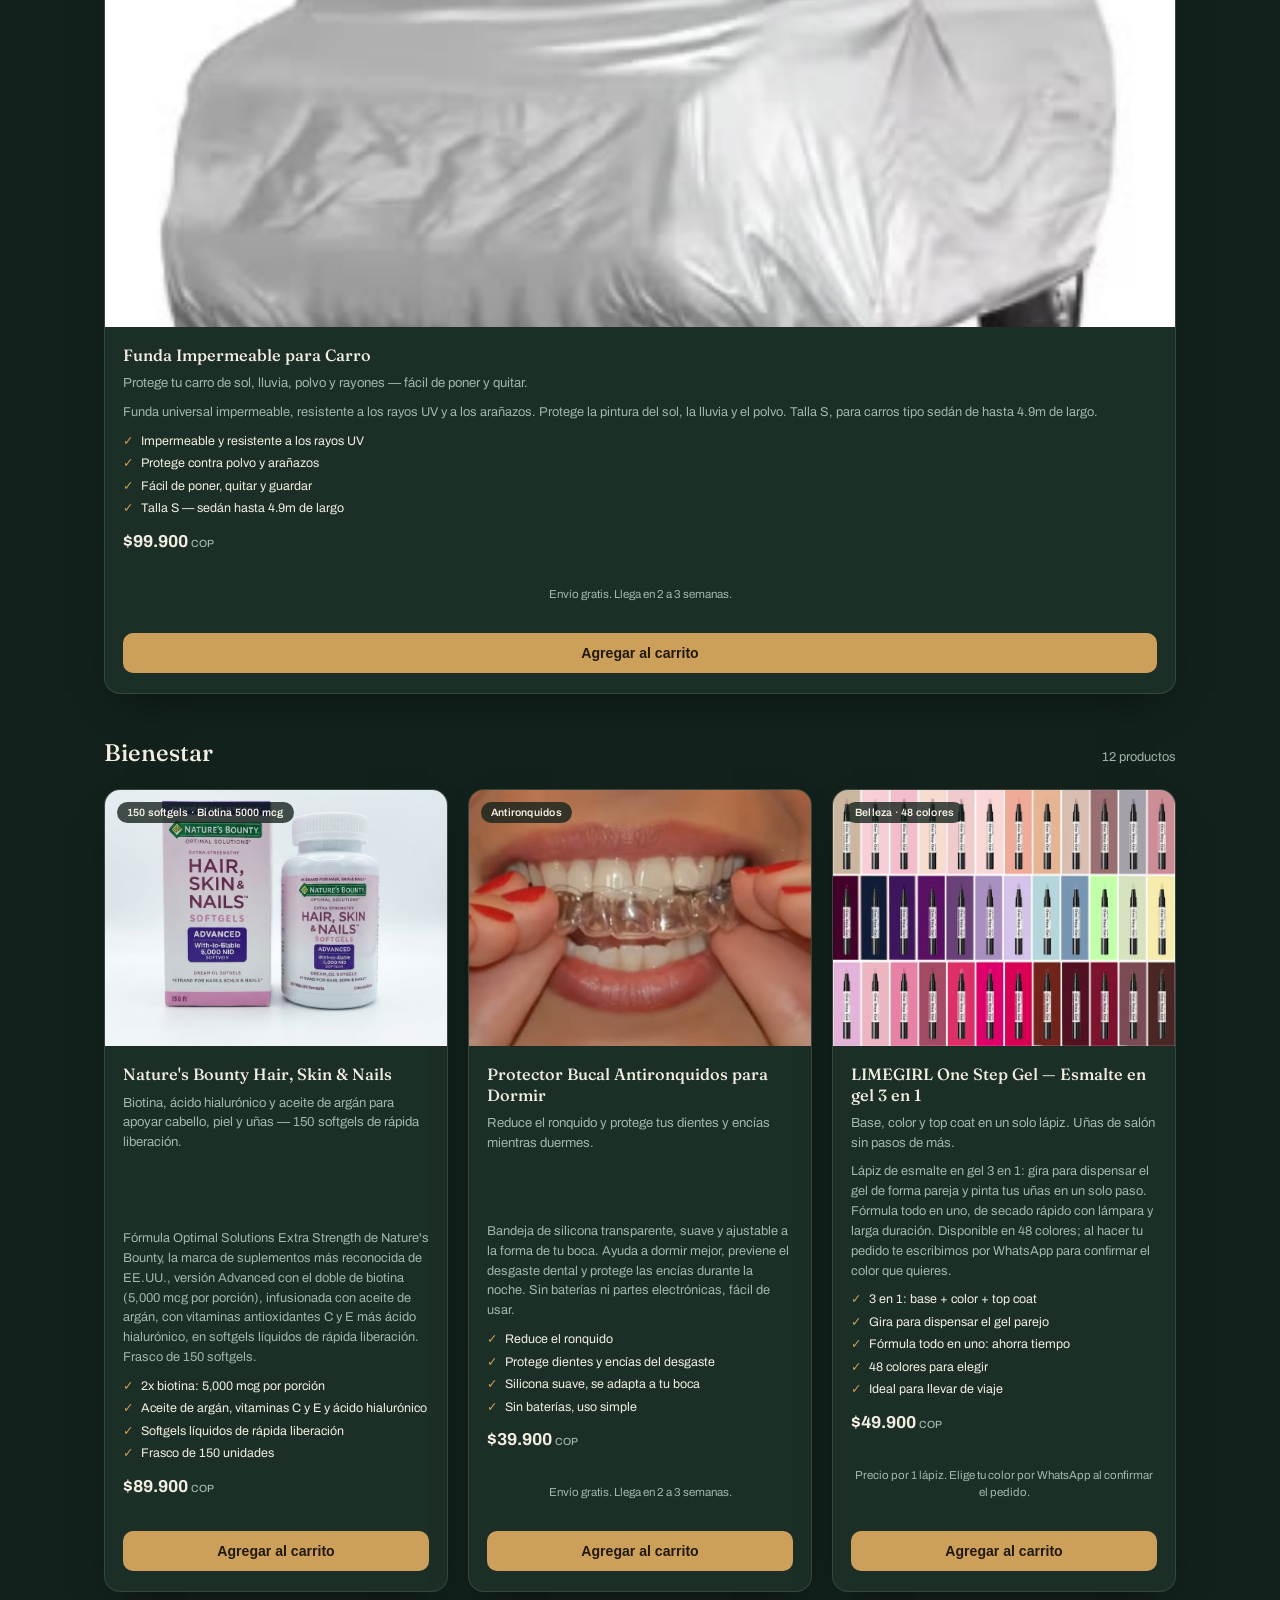
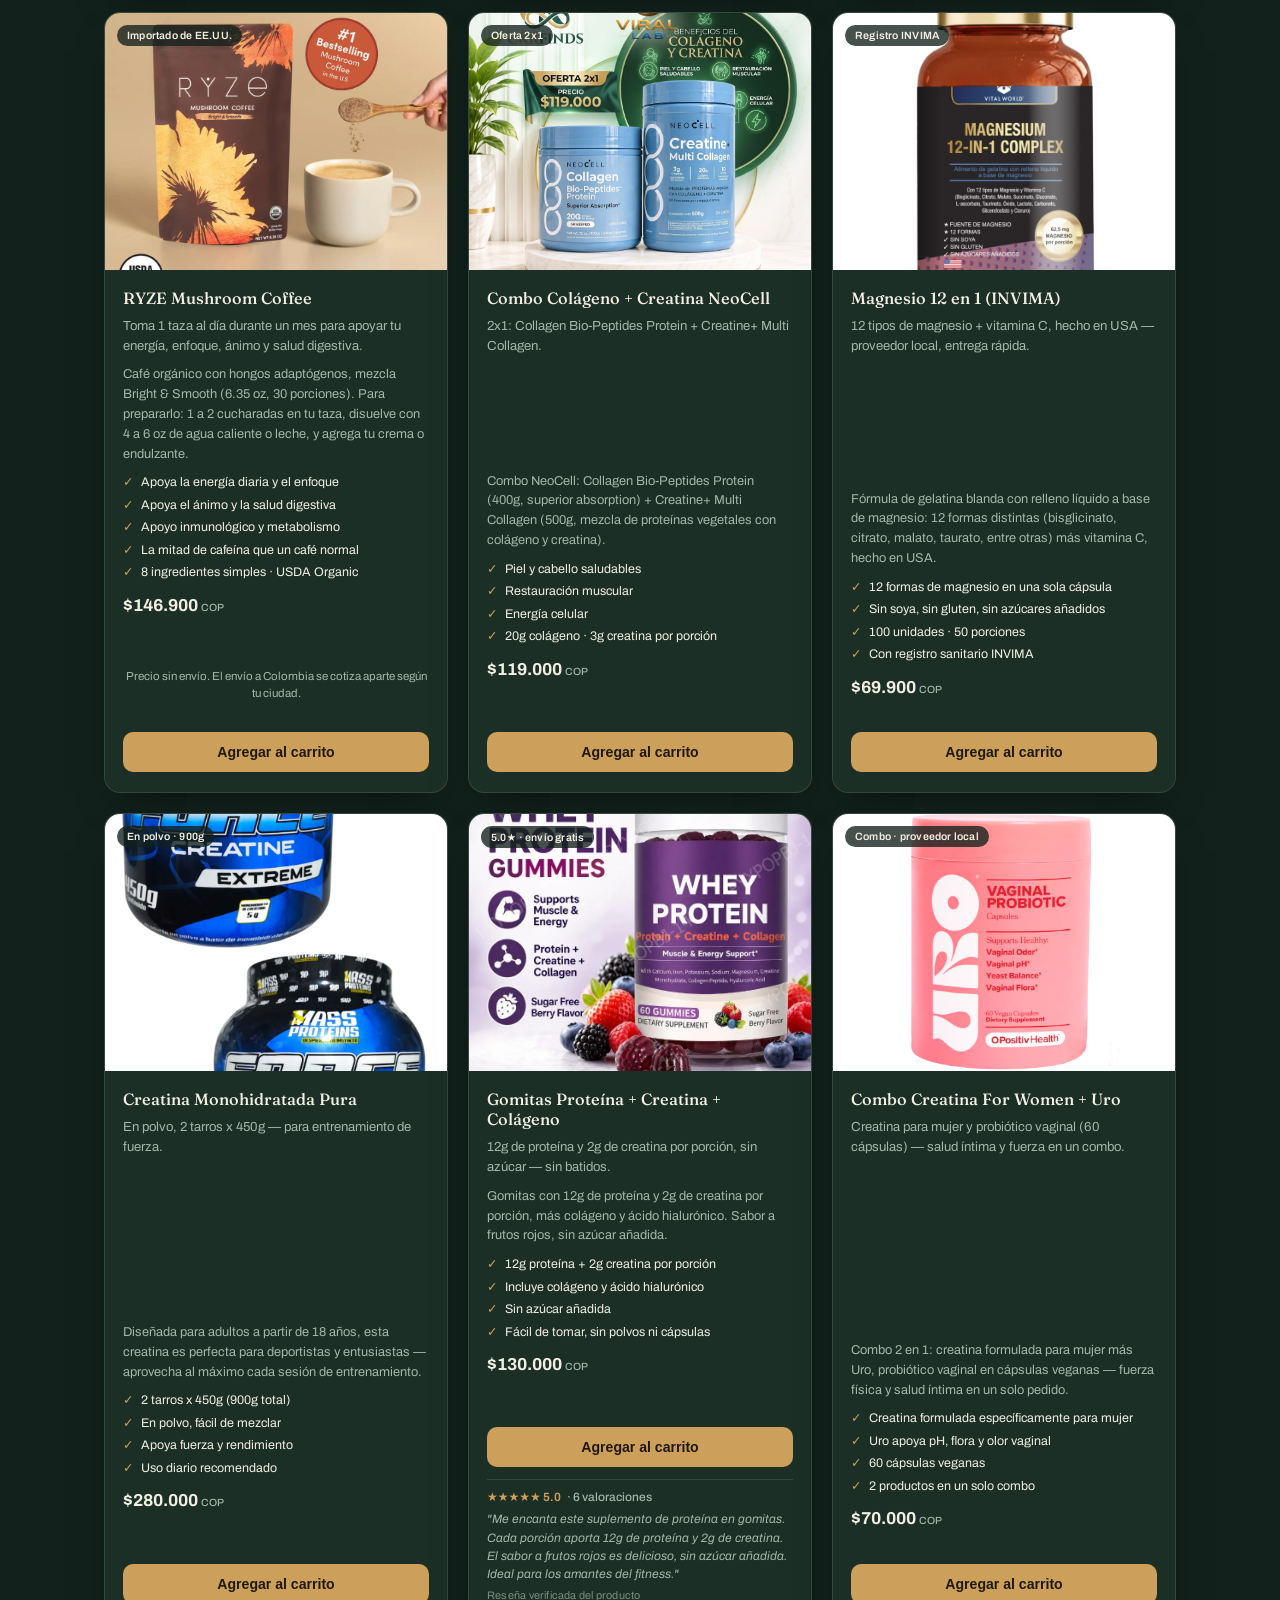
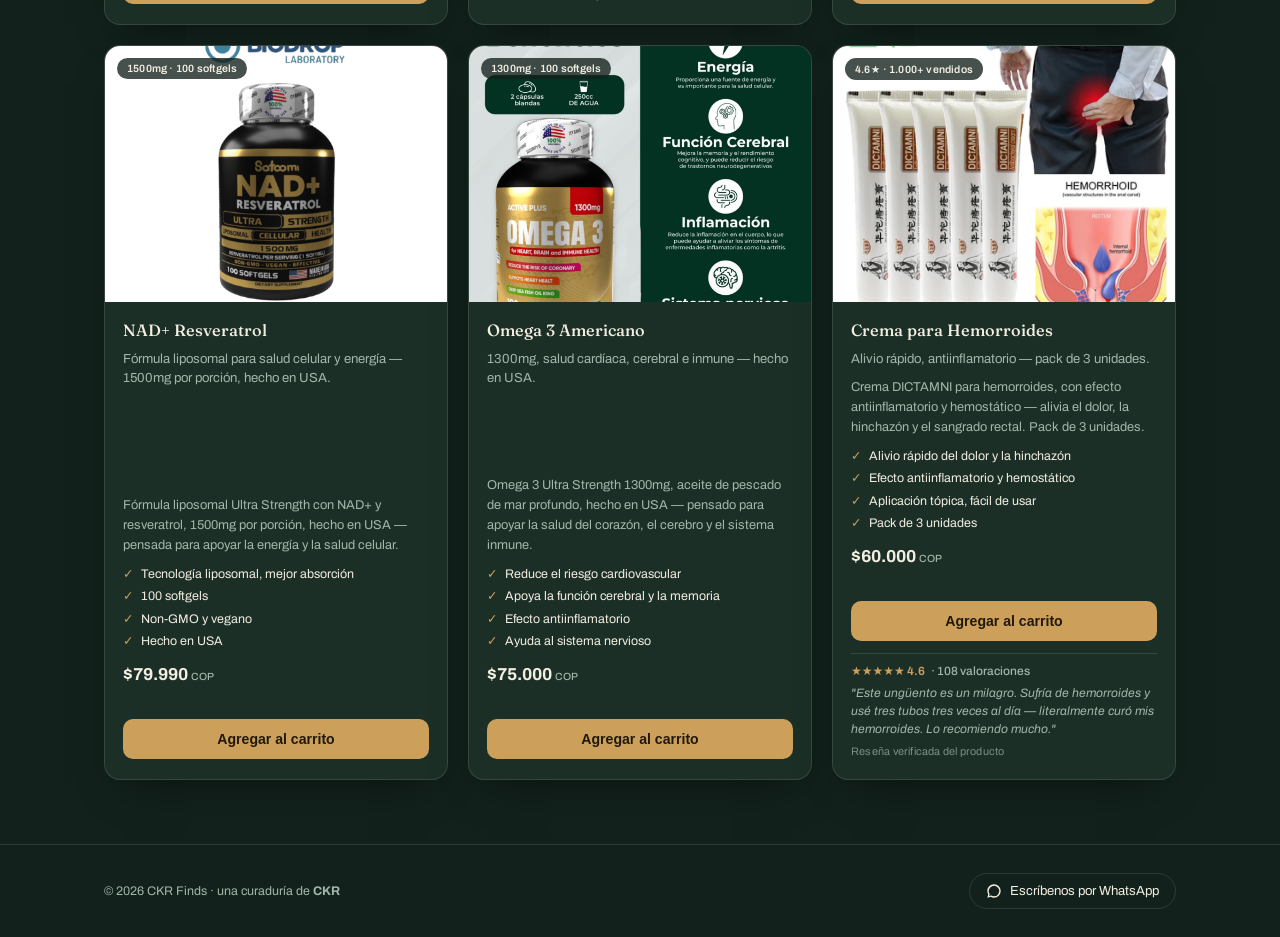
==== commit 6b0c6a8a: "Corregir descripcion Nature's Bounty Hair Skin Nails segun etiqueta original Co-Authored-By: Claude " ====
--- a/index.html
+++ b/index.html
@@ -244,11 +244,11 @@
       </div>
       <div class="product-info">
         <p class="product-name">Nature's Bounty Hair, Skin &amp; Nails</p>
-        <p class="product-hook">Biotina y vitaminas para apoyar cabello, piel y uñas — 150 softgels de rápida liberación.</p>
-        <p class="product-desc">Fórmula Optimal Solutions Extra Strength de Nature's Bounty, la marca de suplementos más reconocida de EE.UU., con 5,000 mcg de biotina y vitaminas A, C y E en softgels líquidos de rápida liberación. Frasco de 150 softgels.</p>
-        <ul class="product-benefits">
-          <li>5,000 mcg de biotina por porción</li>
-          <li>Con vitaminas A, C y E</li>
+        <p class="product-hook">Biotina, ácido hialurónico y aceite de argán para apoyar cabello, piel y uñas — 150 softgels de rápida liberación.</p>
+        <p class="product-desc">Fórmula Optimal Solutions Extra Strength de Nature's Bounty, la marca de suplementos más reconocida de EE.UU., versión Advanced con el doble de biotina (5,000 mcg por porción), infusionada con aceite de argán, con vitaminas antioxidantes C y E más ácido hialurónico, en softgels líquidos de rápida liberación. Frasco de 150 softgels.</p>
+        <ul class="product-benefits">
+          <li>2x biotina: 5,000 mcg por porción</li>
+          <li>Aceite de argán, vitaminas C y E y ácido hialurónico</li>
           <li>Softgels líquidos de rápida liberación</li>
           <li>Frasco de 150 unidades</li>
         </ul>
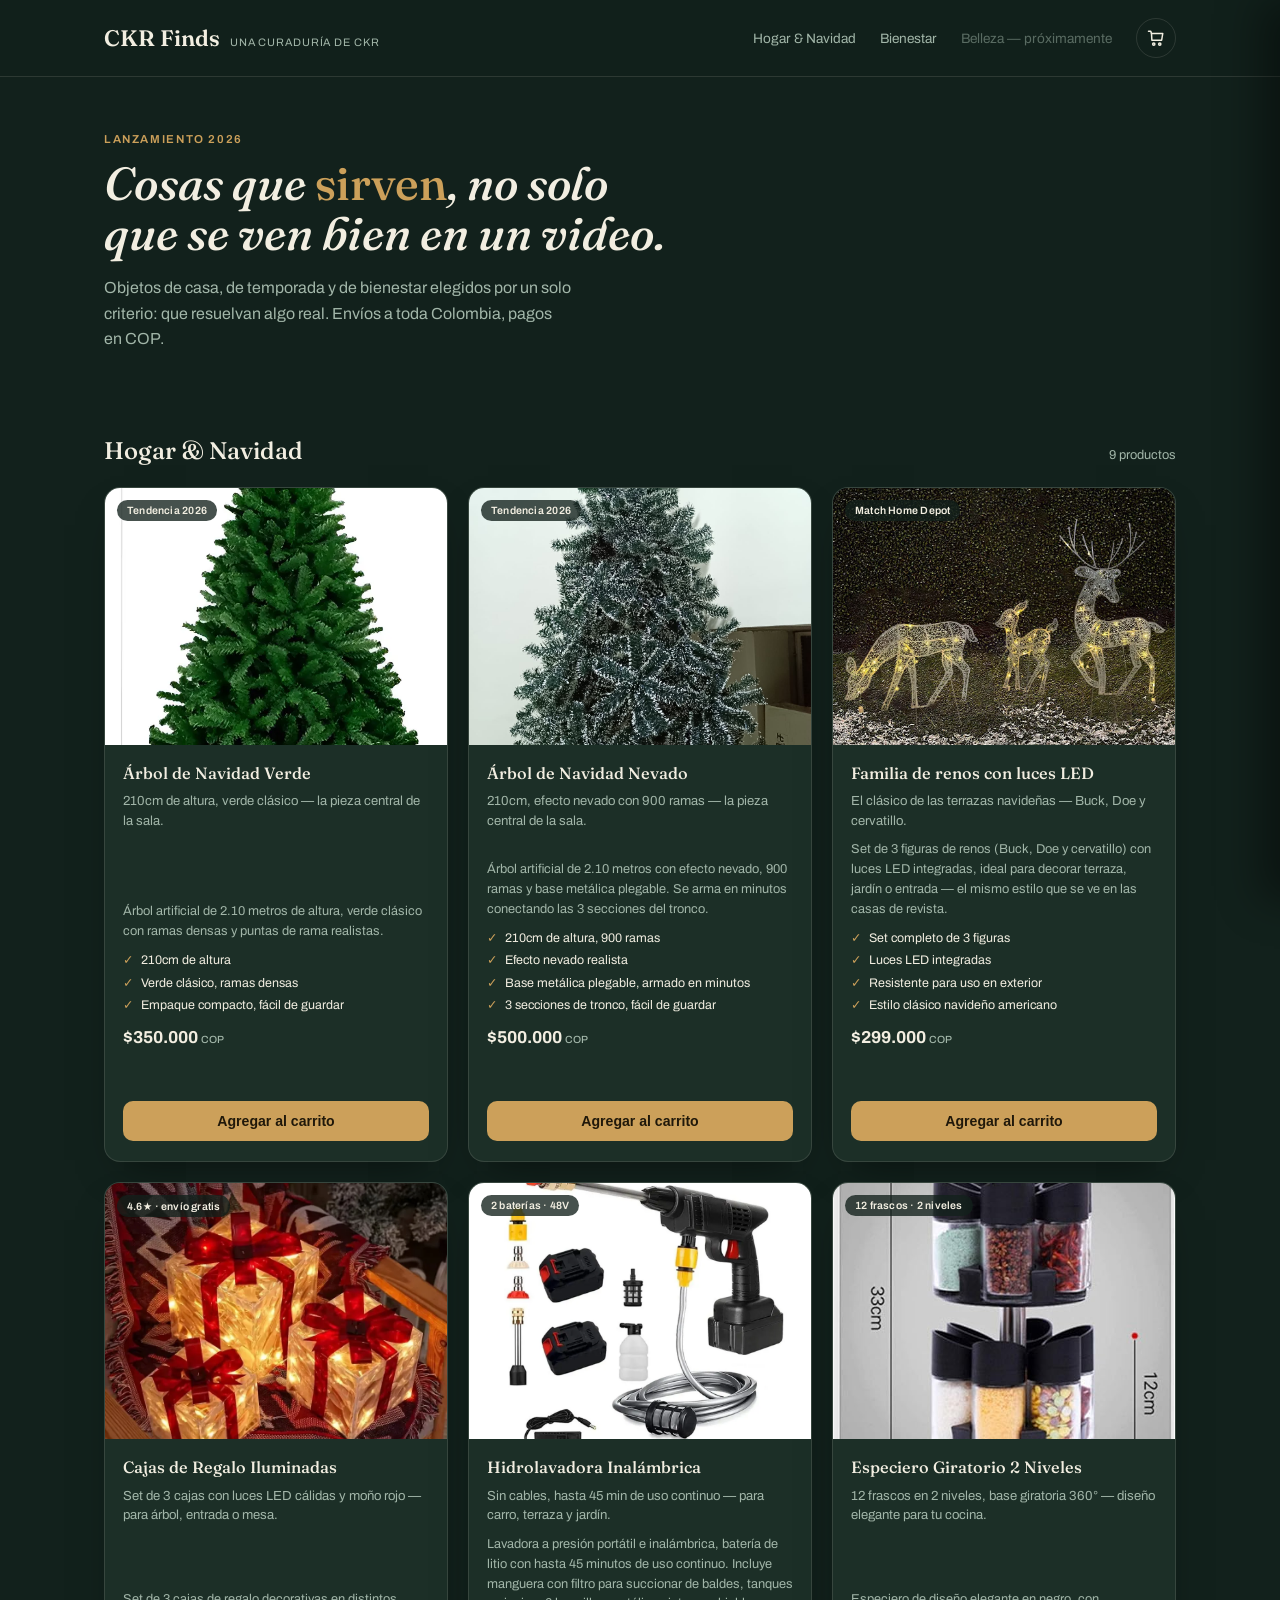
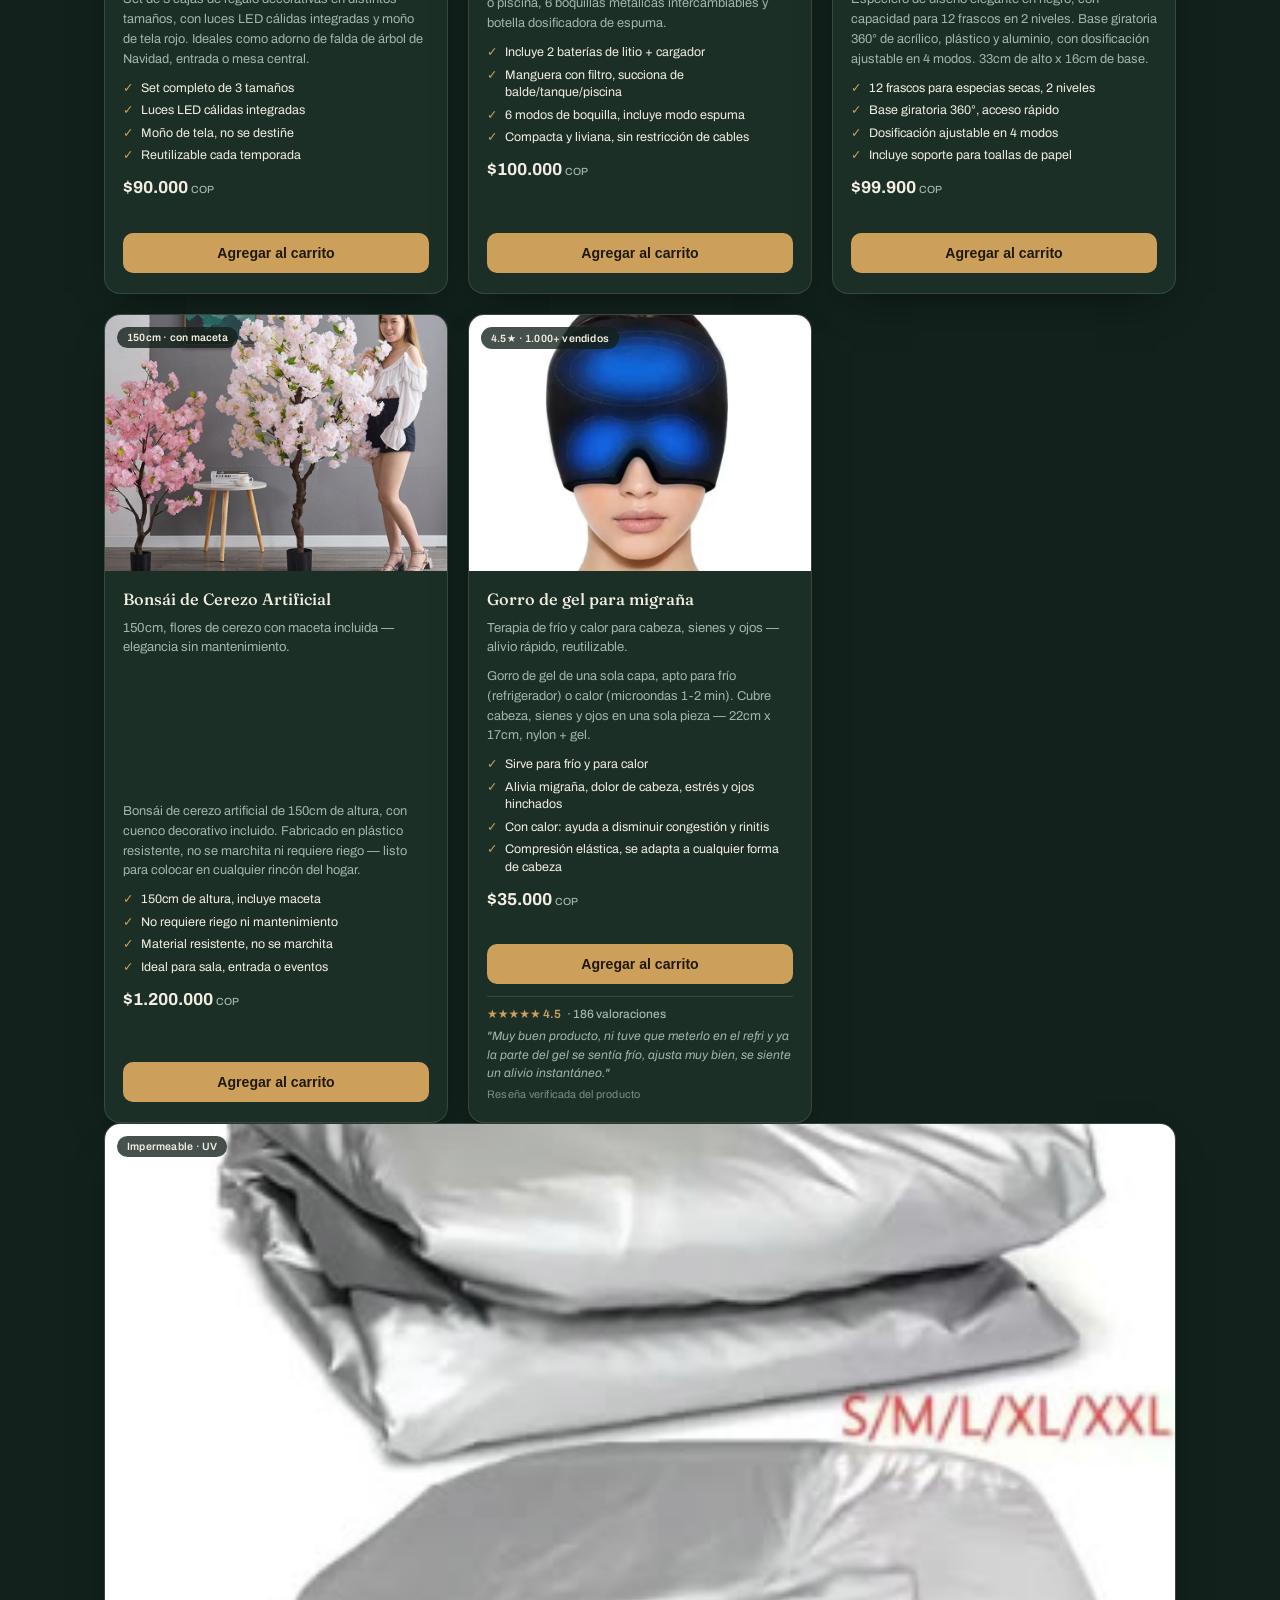
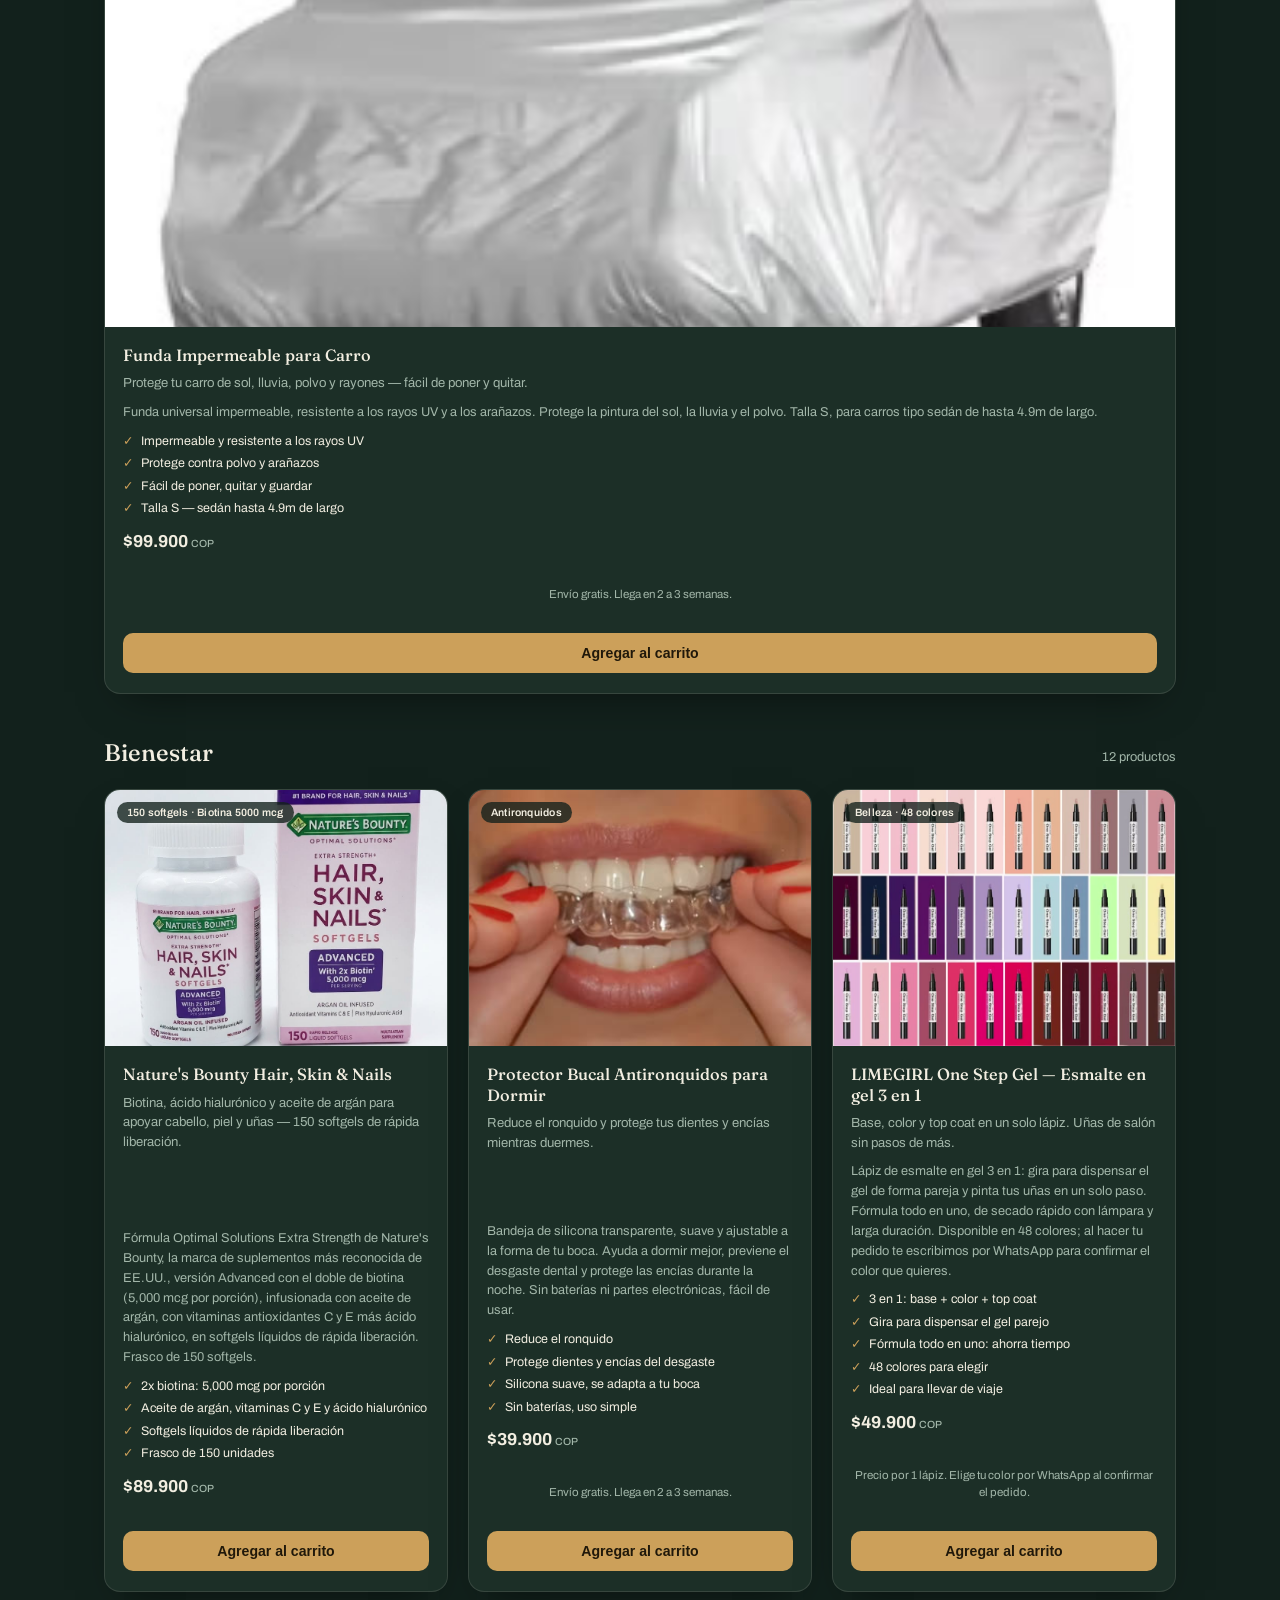
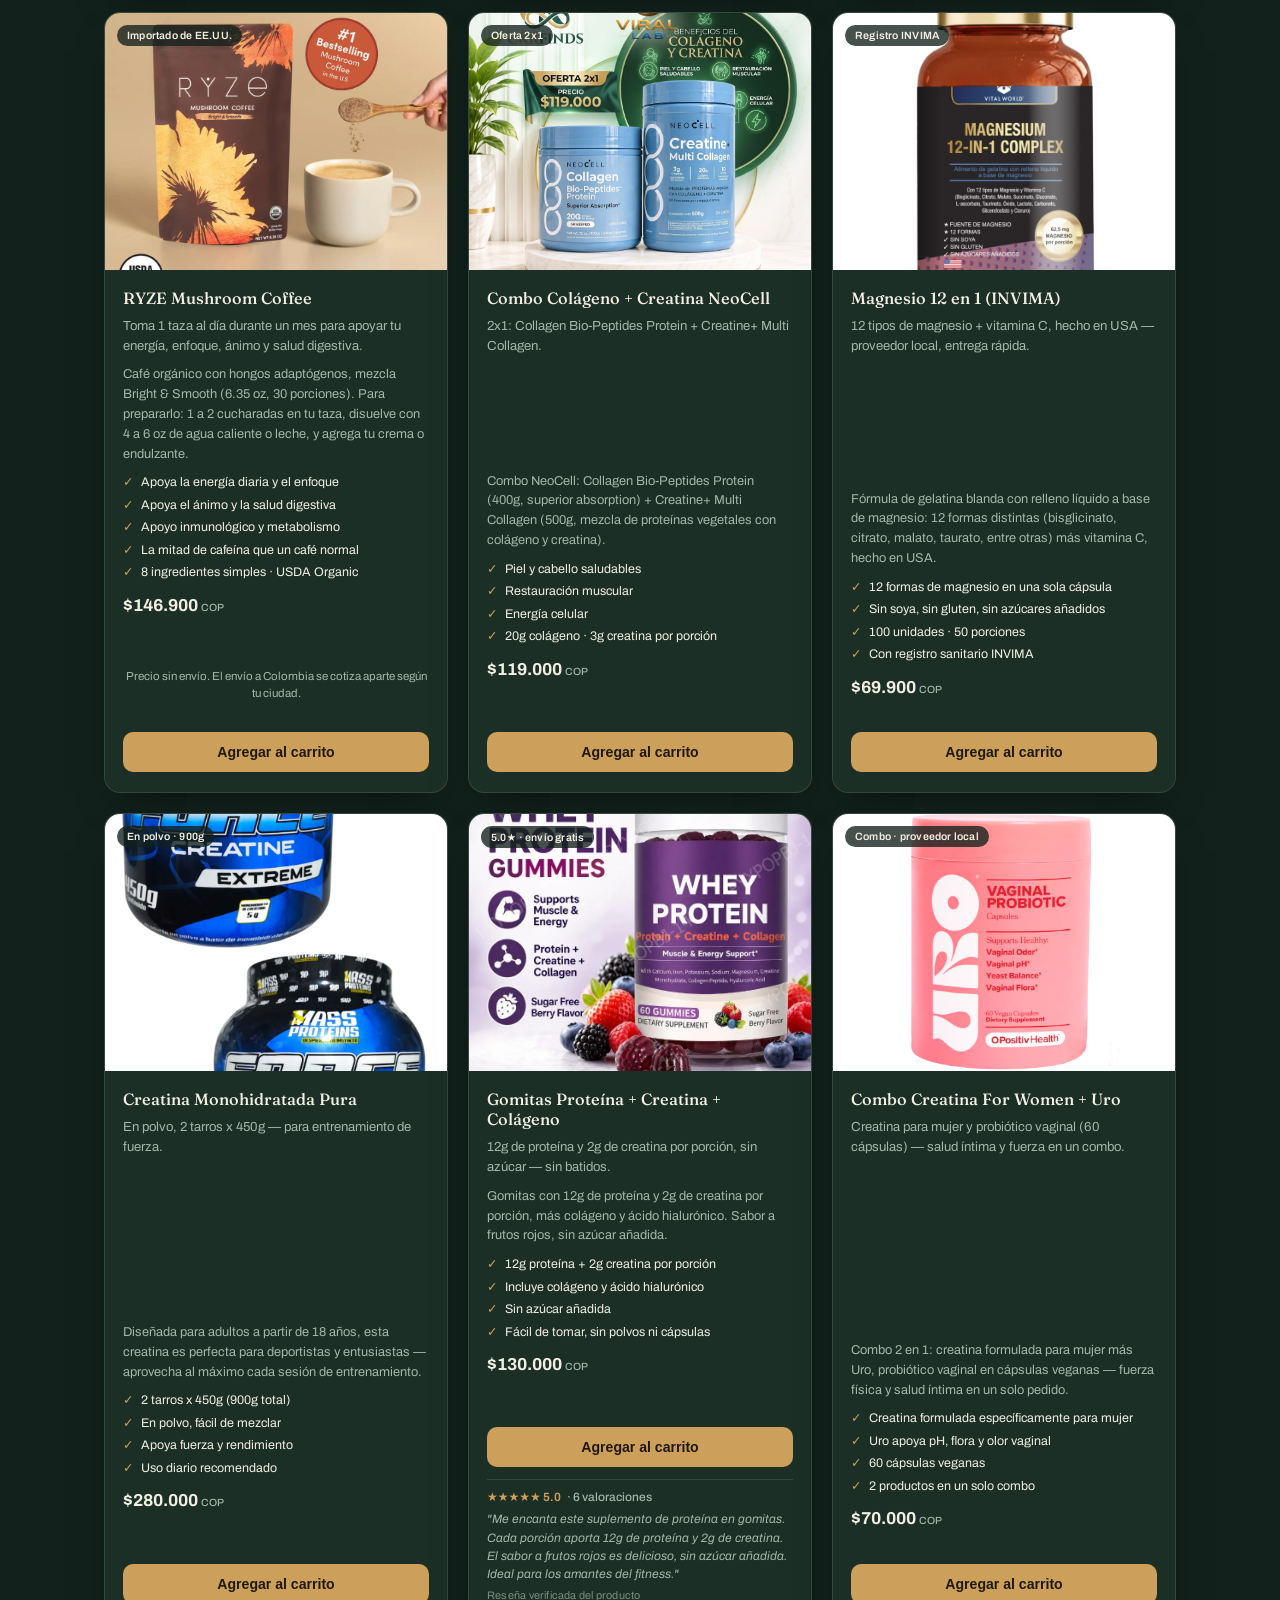
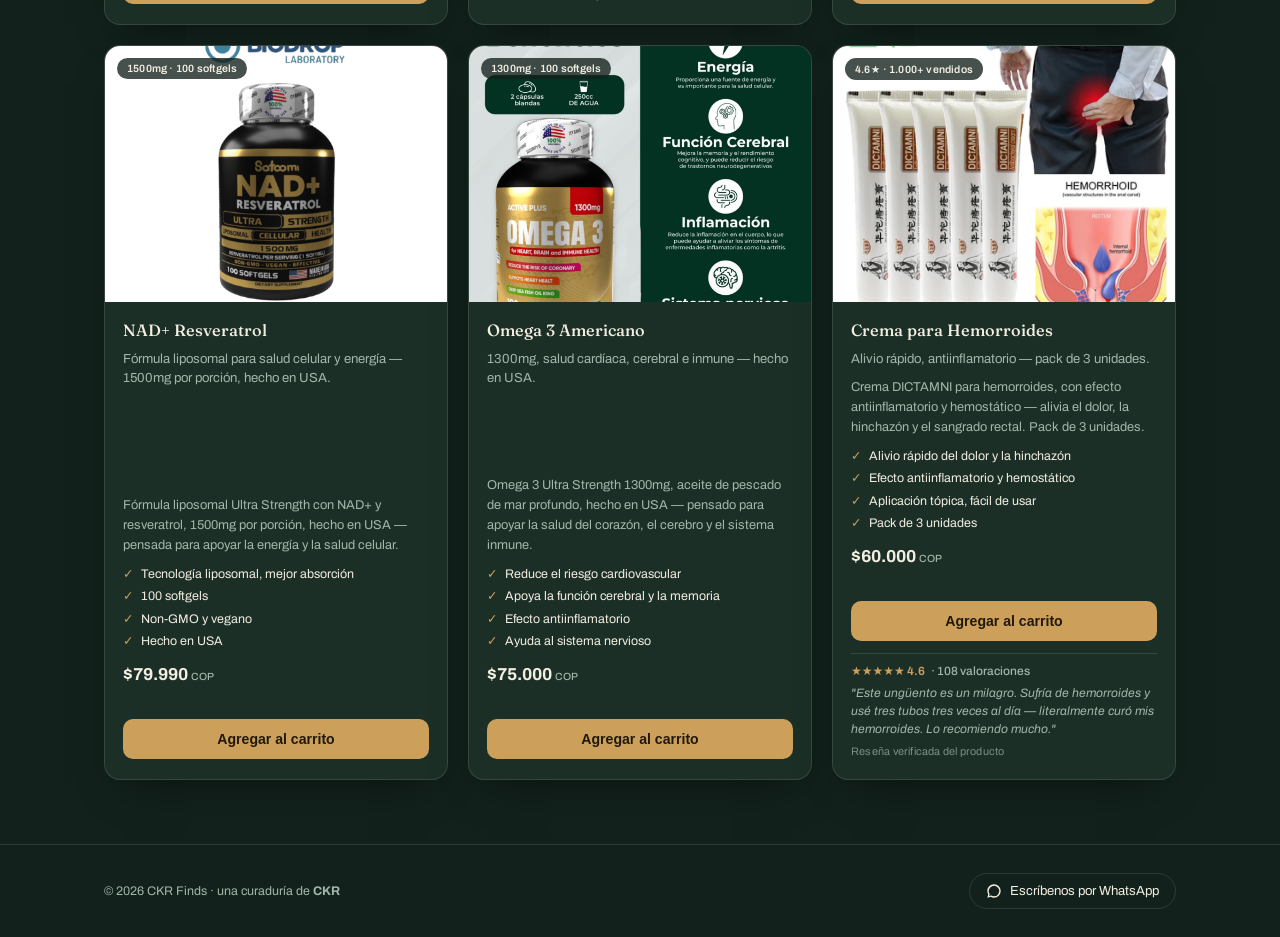
==== commit 8c0f35a4: "Cambiar foto de Nature's Bounty Hair Skin Nails por version con texto legible Co-Authored-By: Claude" ====
--- a/index.html
+++ b/index.html
@@ -240,7 +240,7 @@
     <div class="product-card">
       <div class="product-img-wrap">
         <span class="badge">150 softgels · Biotina 5000 mcg</span>
-        <img src="images/natures-bounty-hair-skin-nails.jpg" alt="Nature's Bounty Optimal Solutions Hair, Skin &amp; Nails Extra Strength, 150 softgels" loading="lazy"/>
+        <img src="images/natures-bounty-hair-skin-nails.jpg?v=2" alt="Nature's Bounty Optimal Solutions Hair, Skin &amp; Nails Extra Strength, 150 softgels" loading="lazy"/>
       </div>
       <div class="product-info">
         <p class="product-name">Nature's Bounty Hair, Skin &amp; Nails</p>
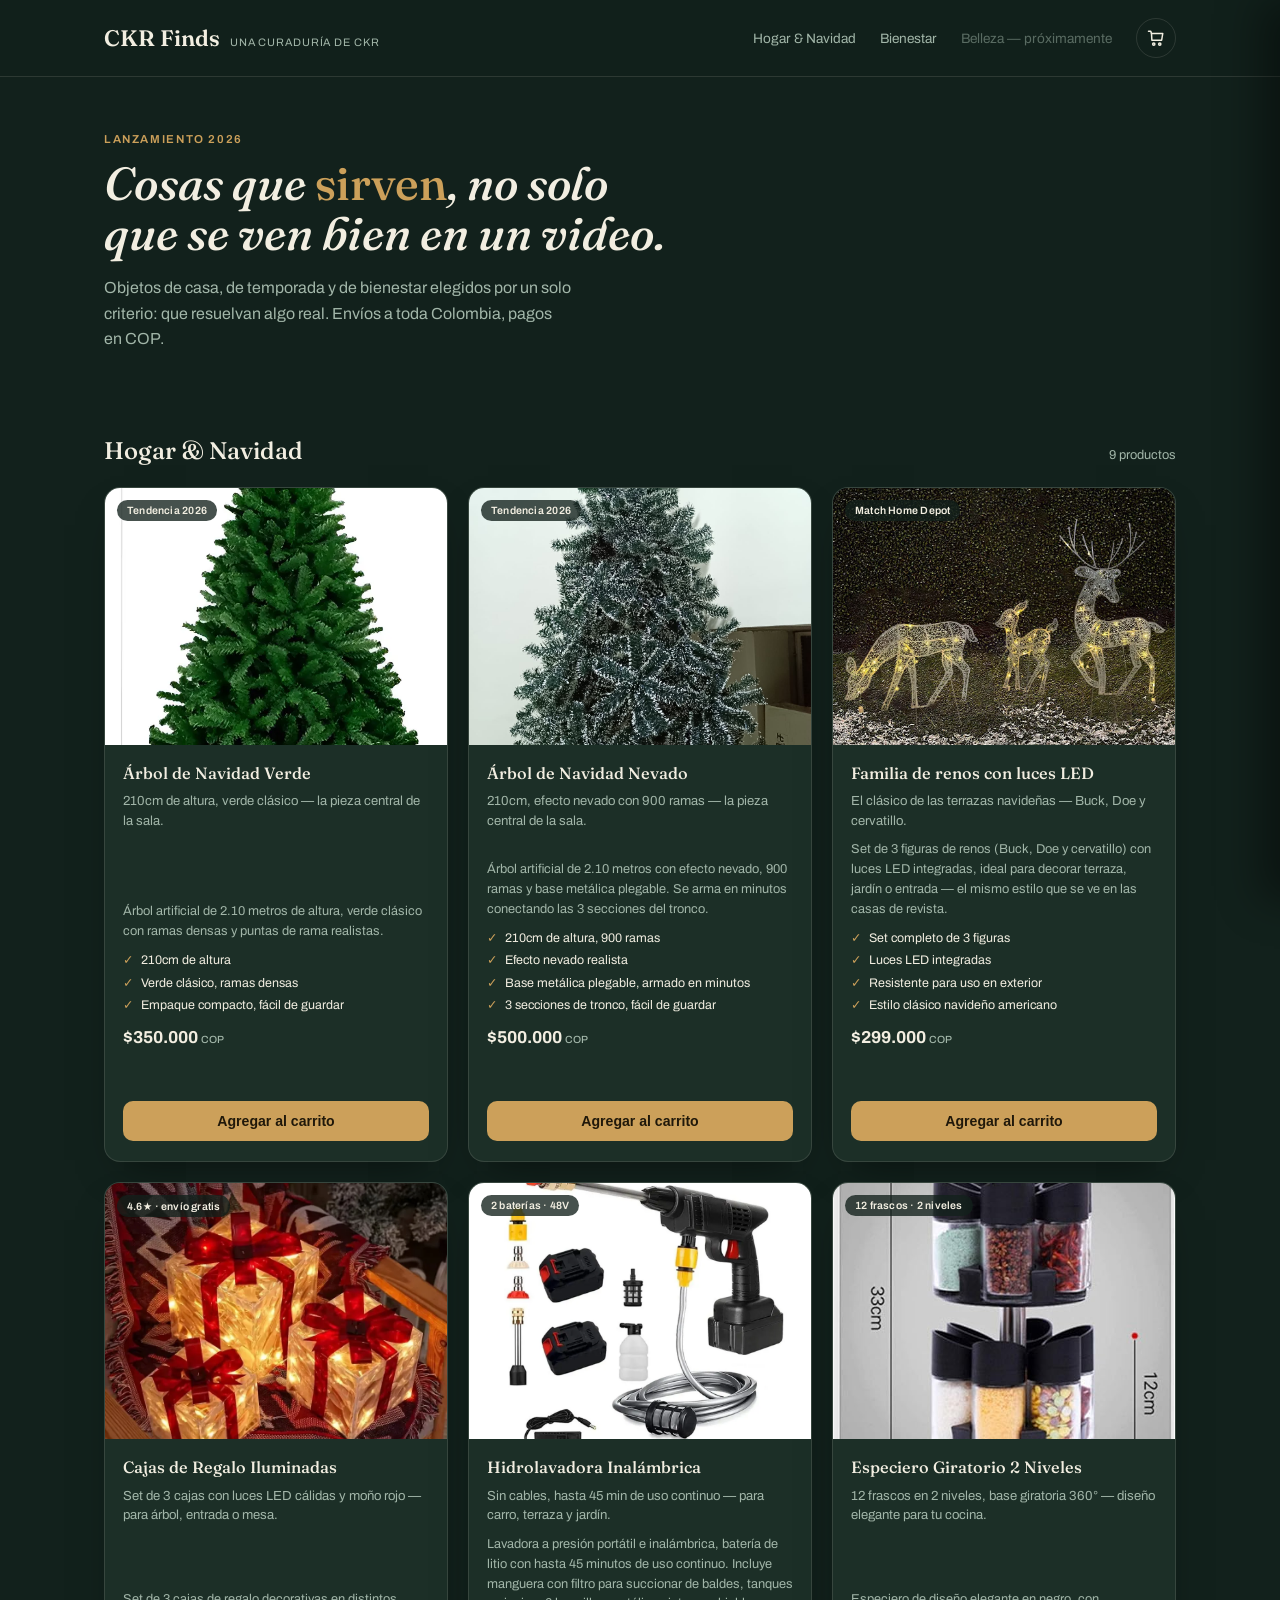
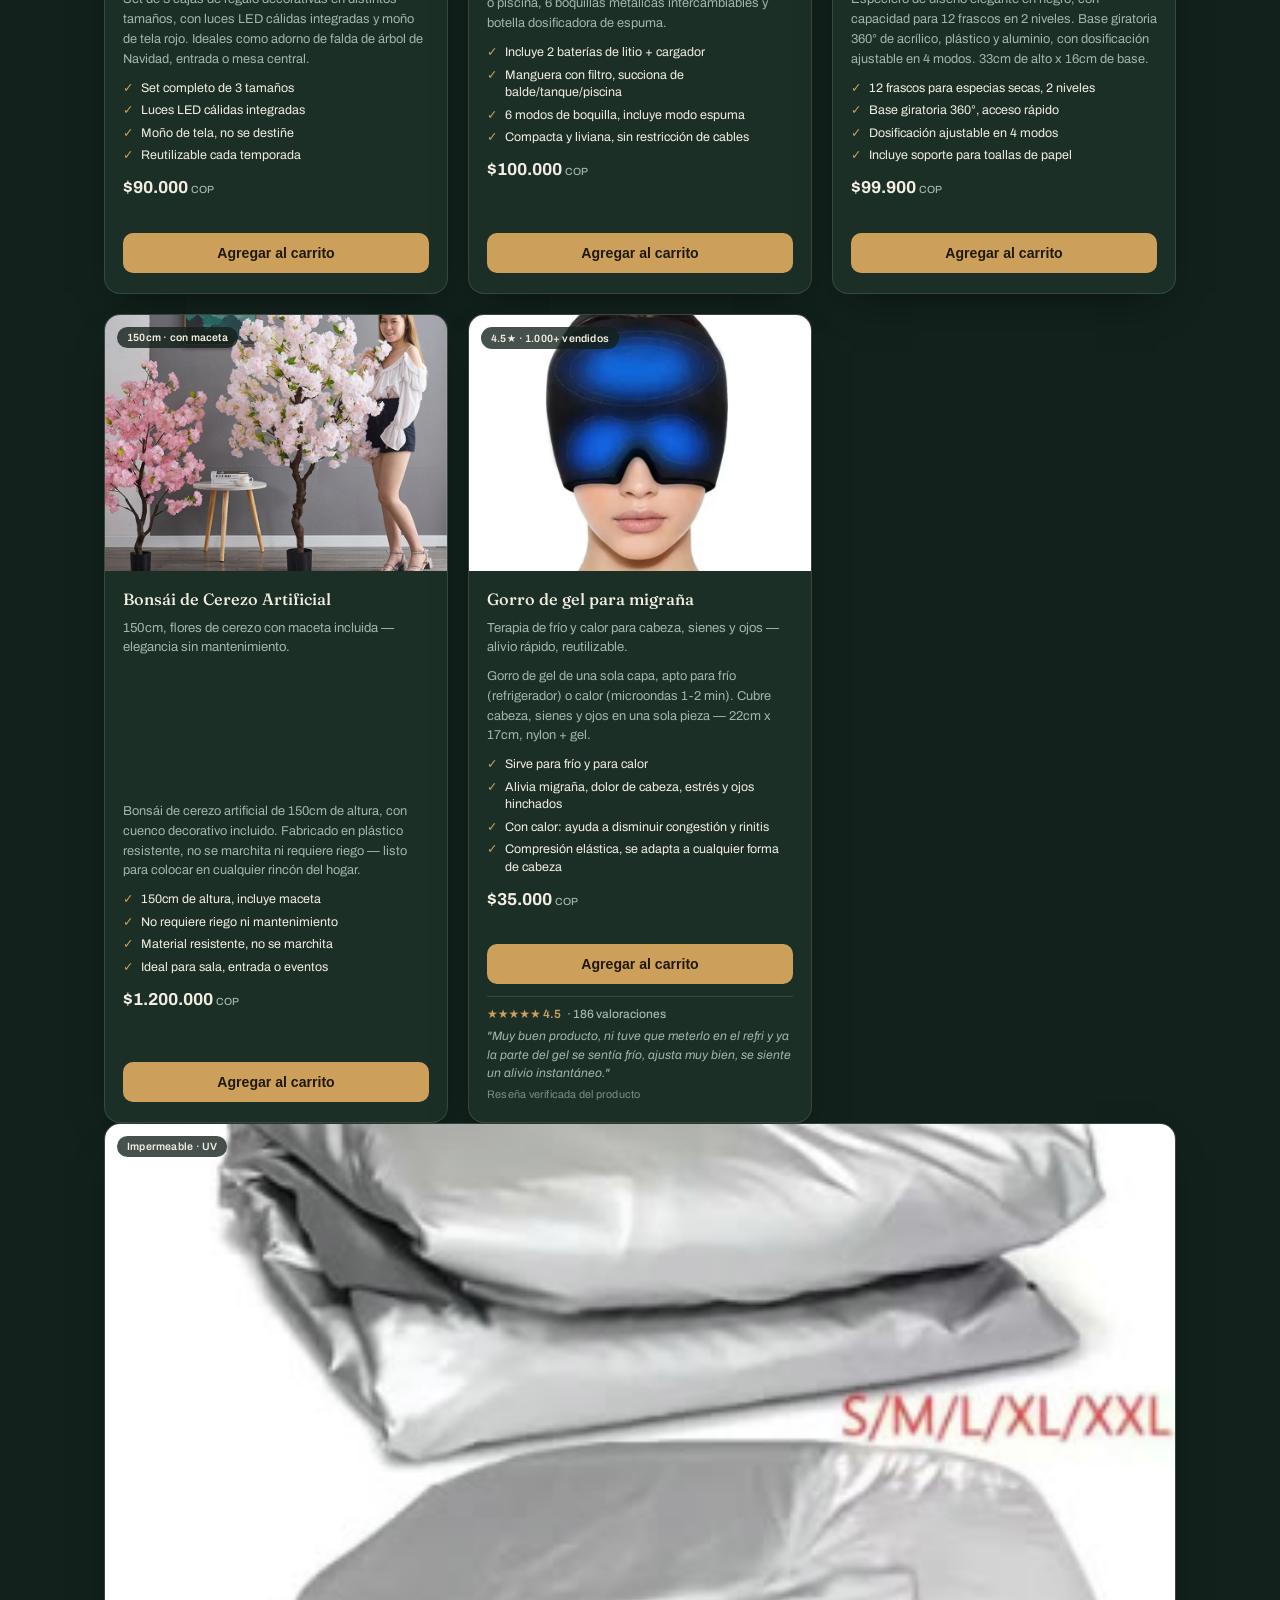
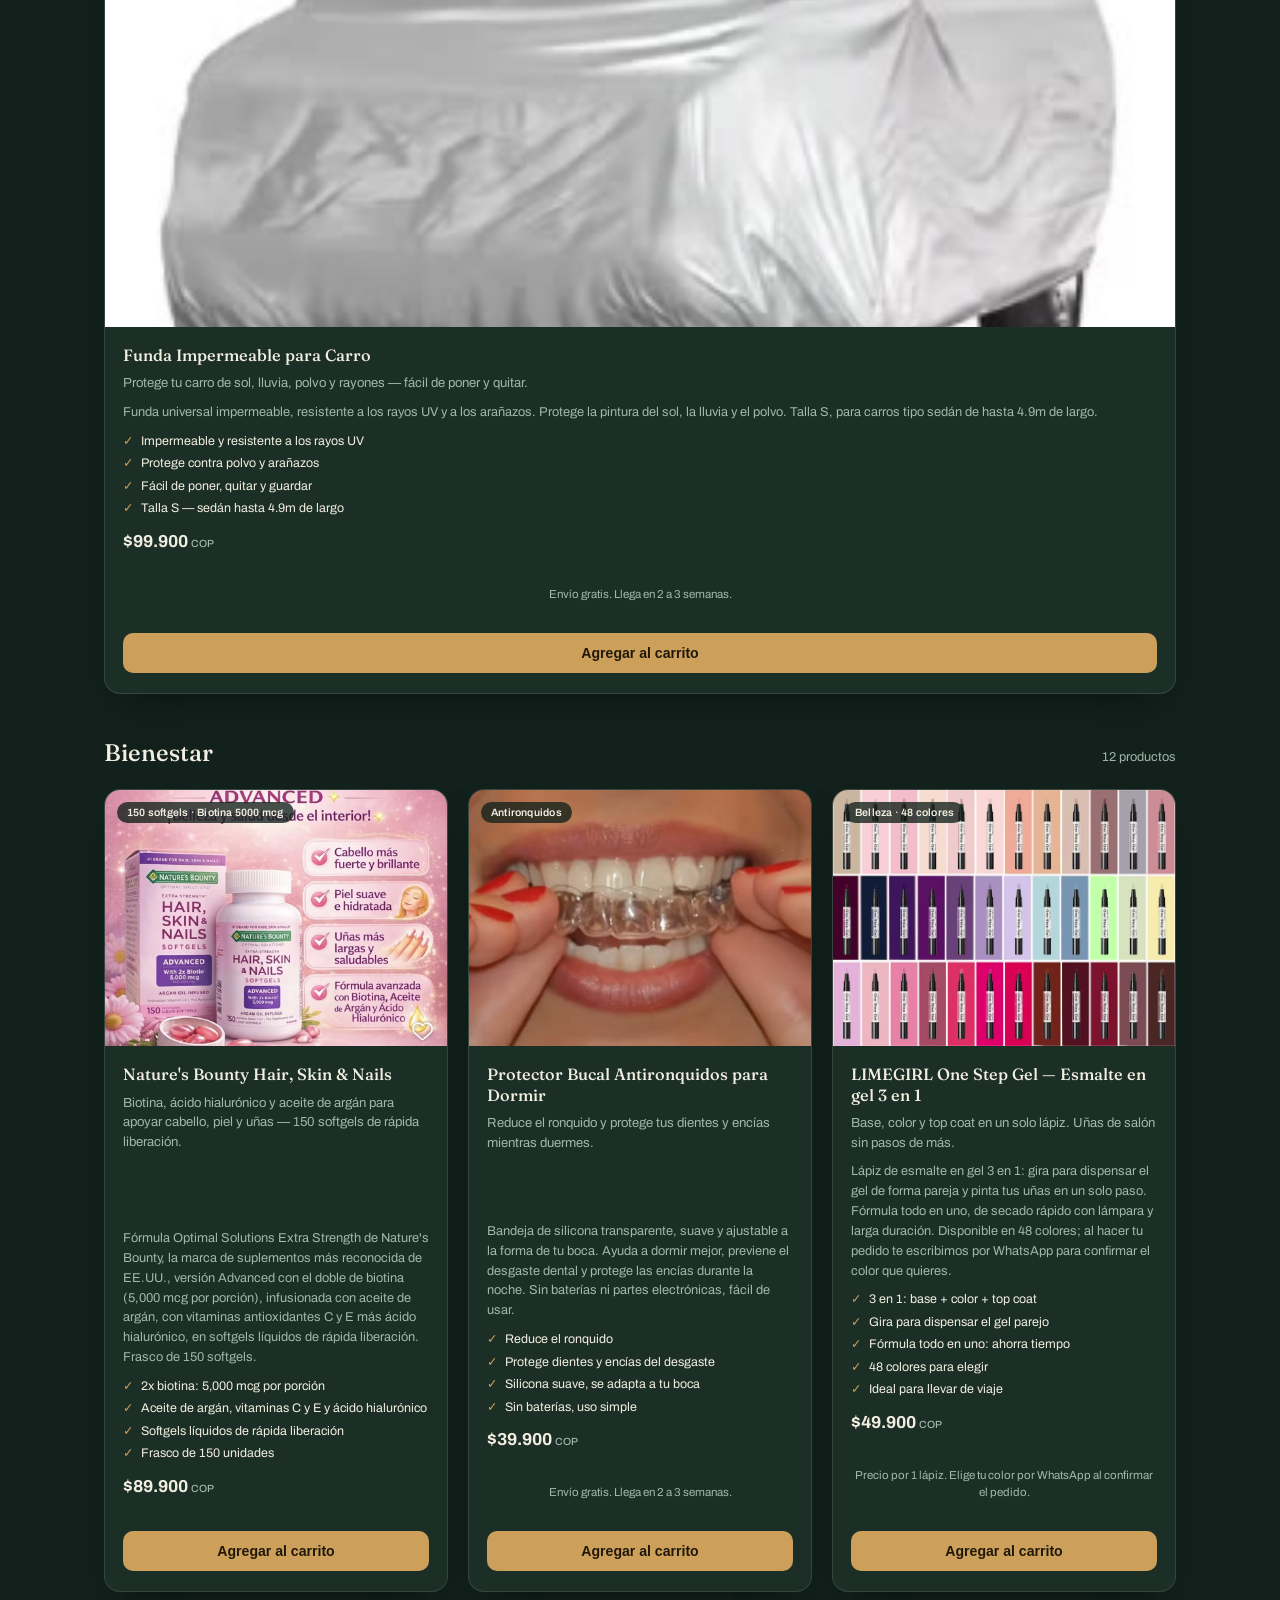
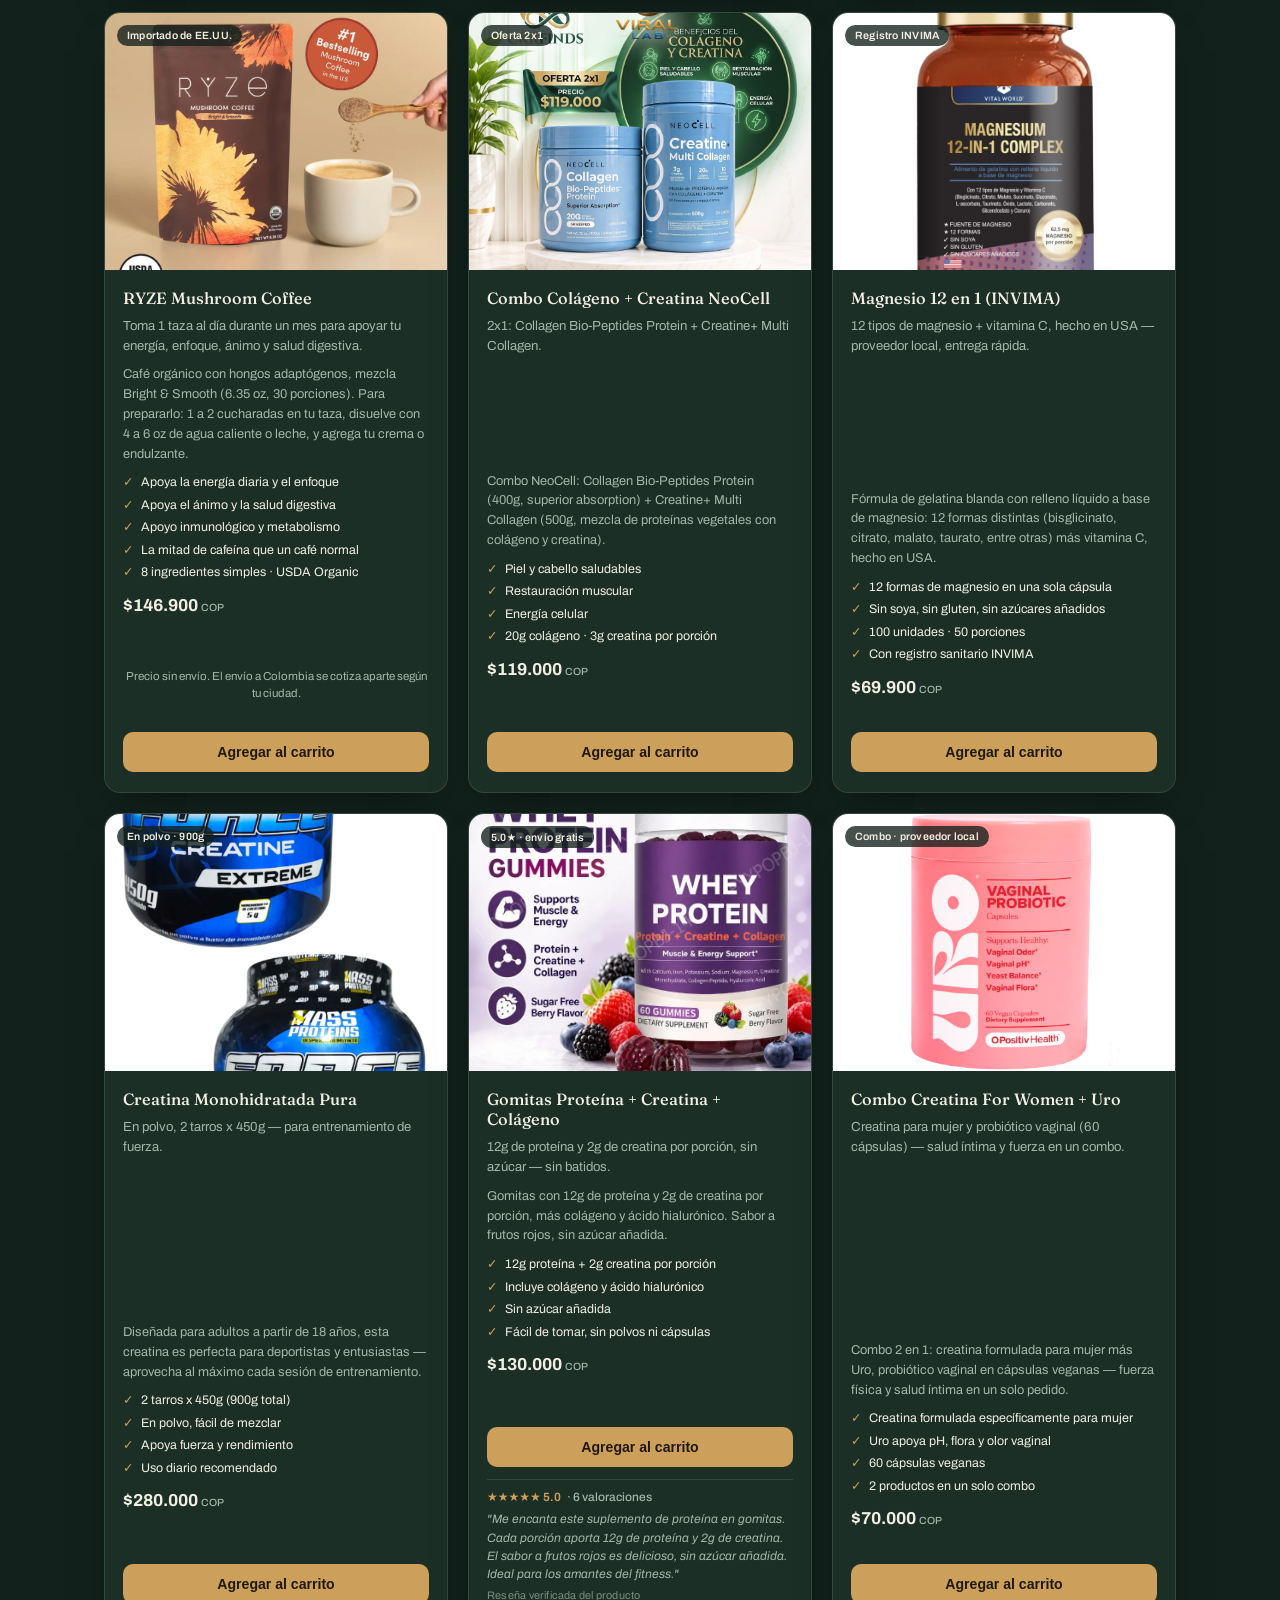
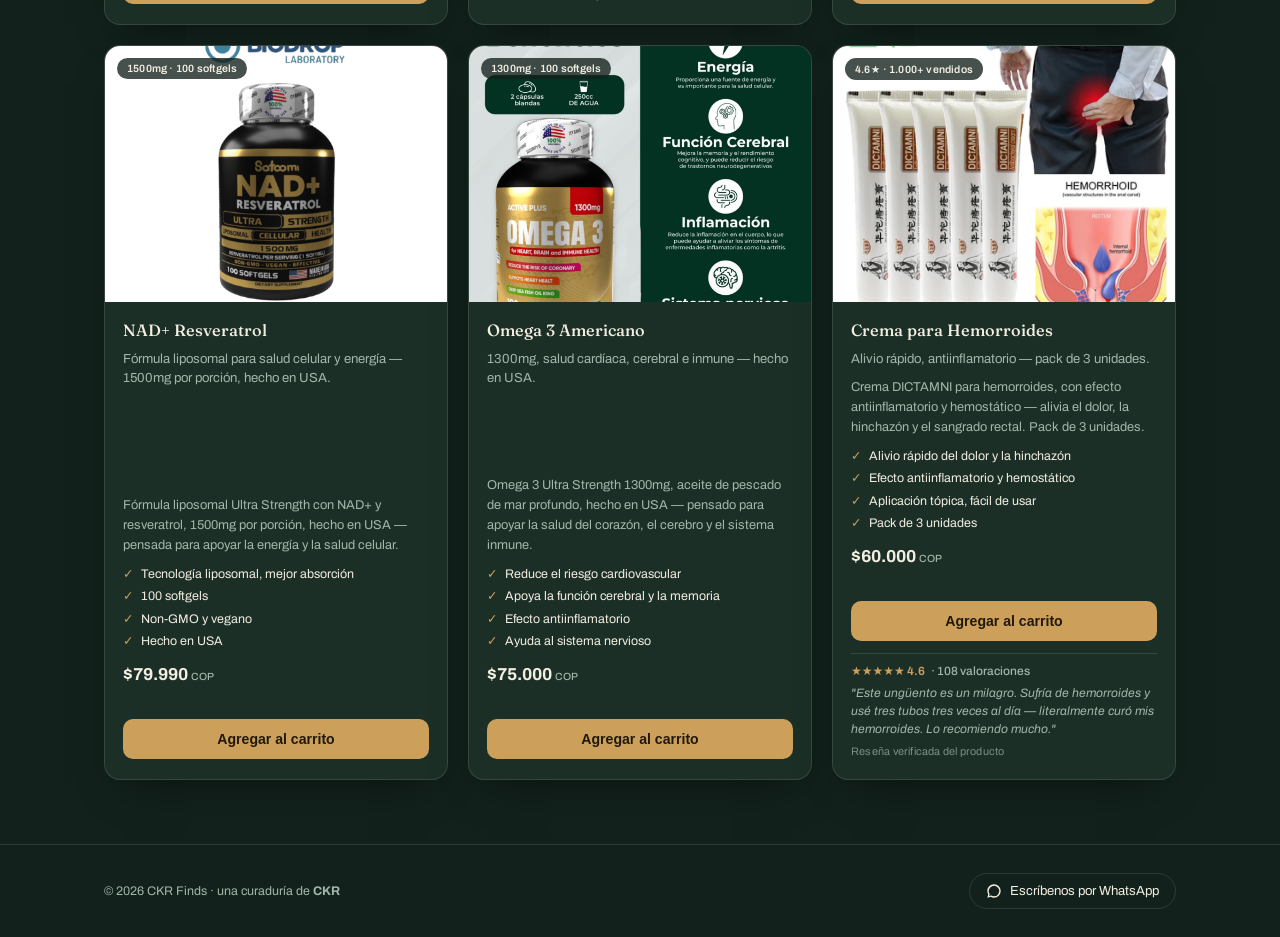
==== commit 00553fad: "Cambiar foto de Nature's Bounty Hair Skin Nails por infografia con pastillas Co-Authored-By: Claude " ====
--- a/index.html
+++ b/index.html
@@ -240,7 +240,7 @@
     <div class="product-card">
       <div class="product-img-wrap">
         <span class="badge">150 softgels · Biotina 5000 mcg</span>
-        <img src="images/natures-bounty-hair-skin-nails.jpg?v=2" alt="Nature's Bounty Optimal Solutions Hair, Skin &amp; Nails Extra Strength, 150 softgels" loading="lazy"/>
+        <img src="images/natures-bounty-hair-skin-nails.jpg?v=3" alt="Nature's Bounty Optimal Solutions Hair, Skin &amp; Nails Extra Strength, 150 softgels" loading="lazy"/>
       </div>
       <div class="product-info">
         <p class="product-name">Nature's Bounty Hair, Skin &amp; Nails</p>
